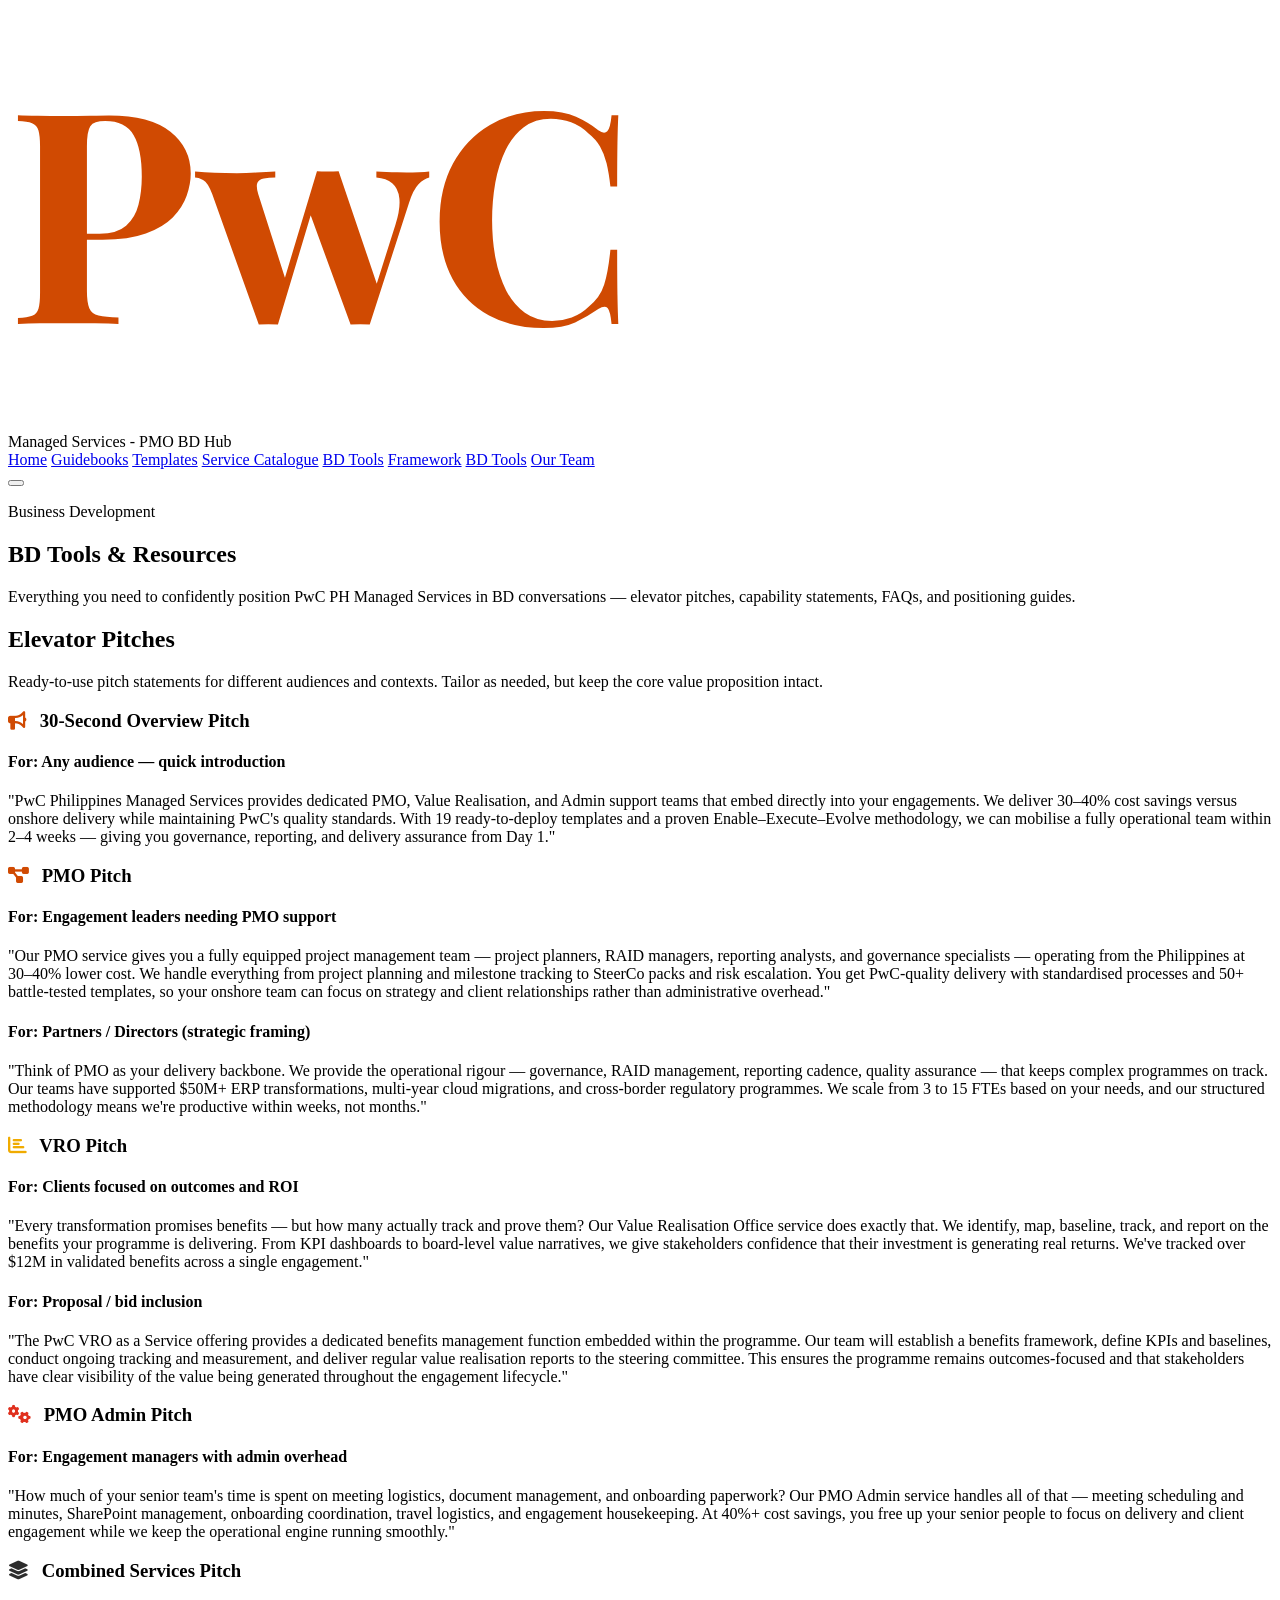
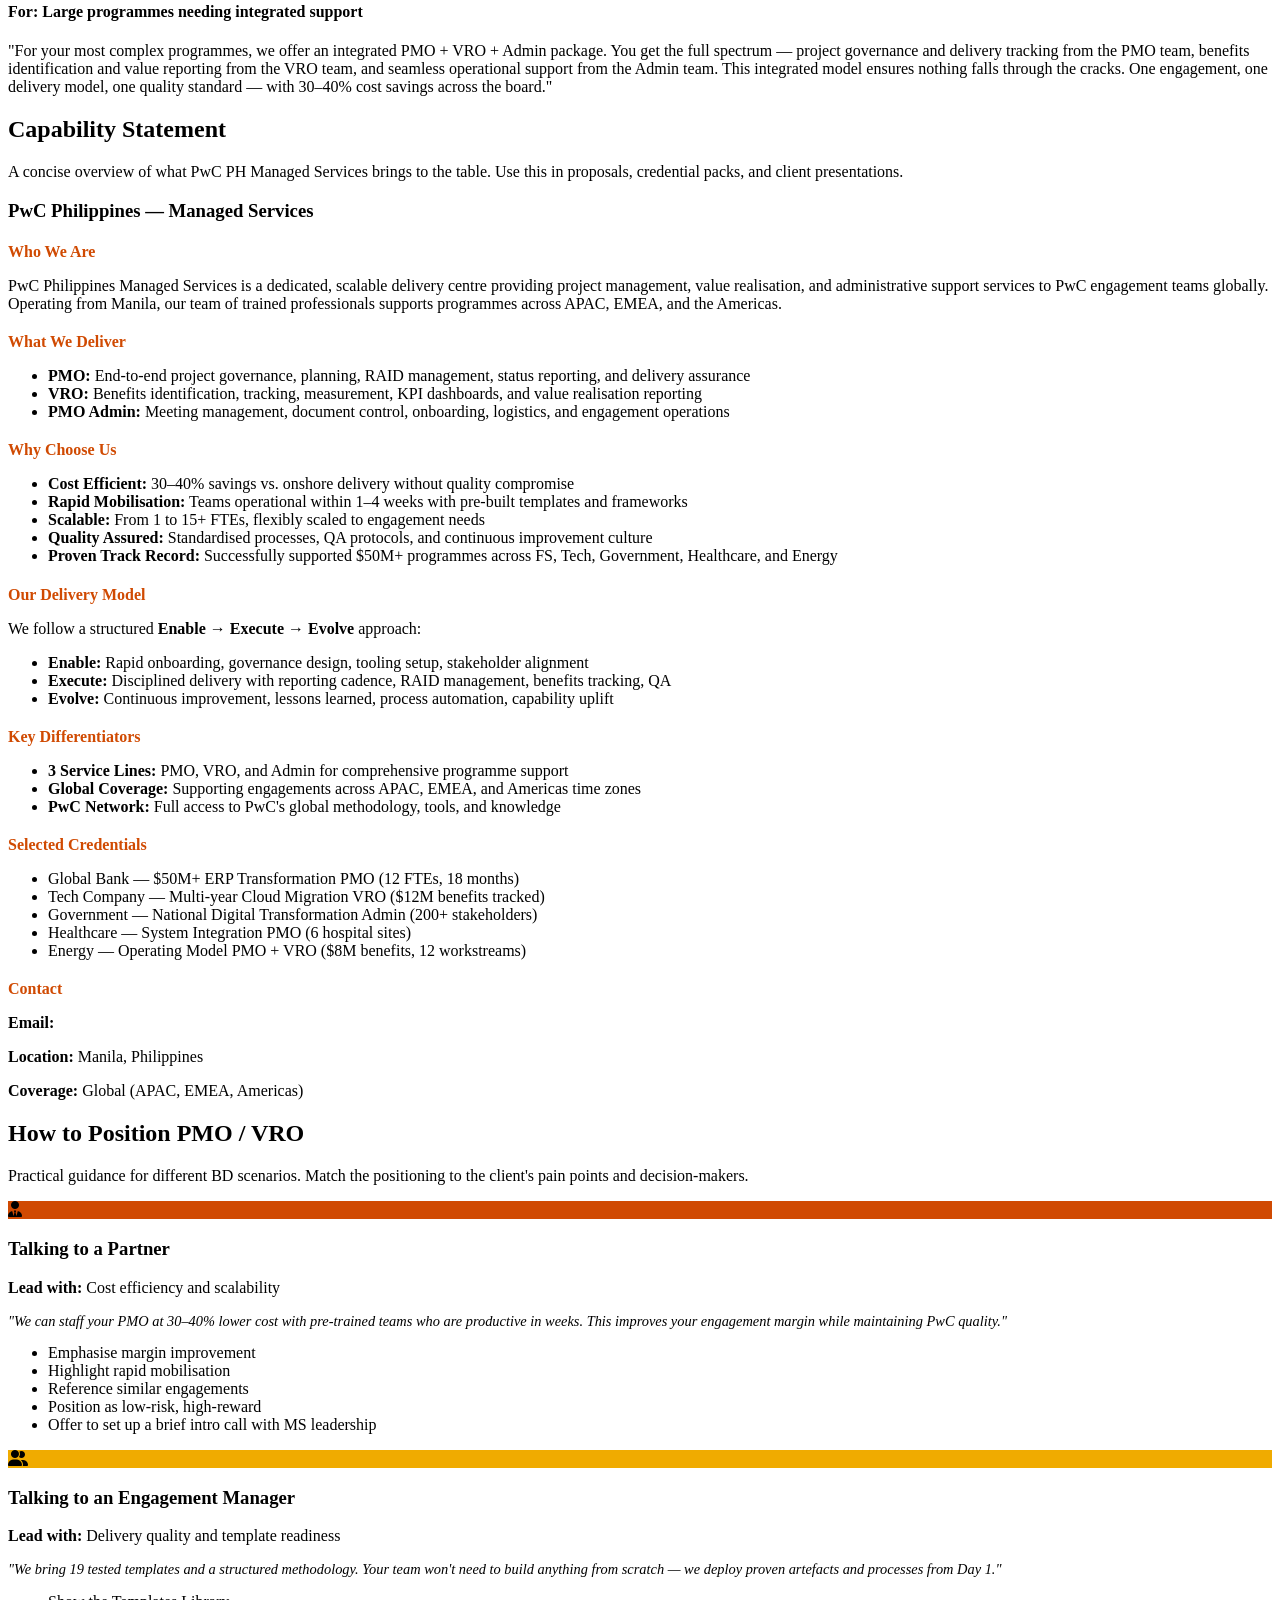
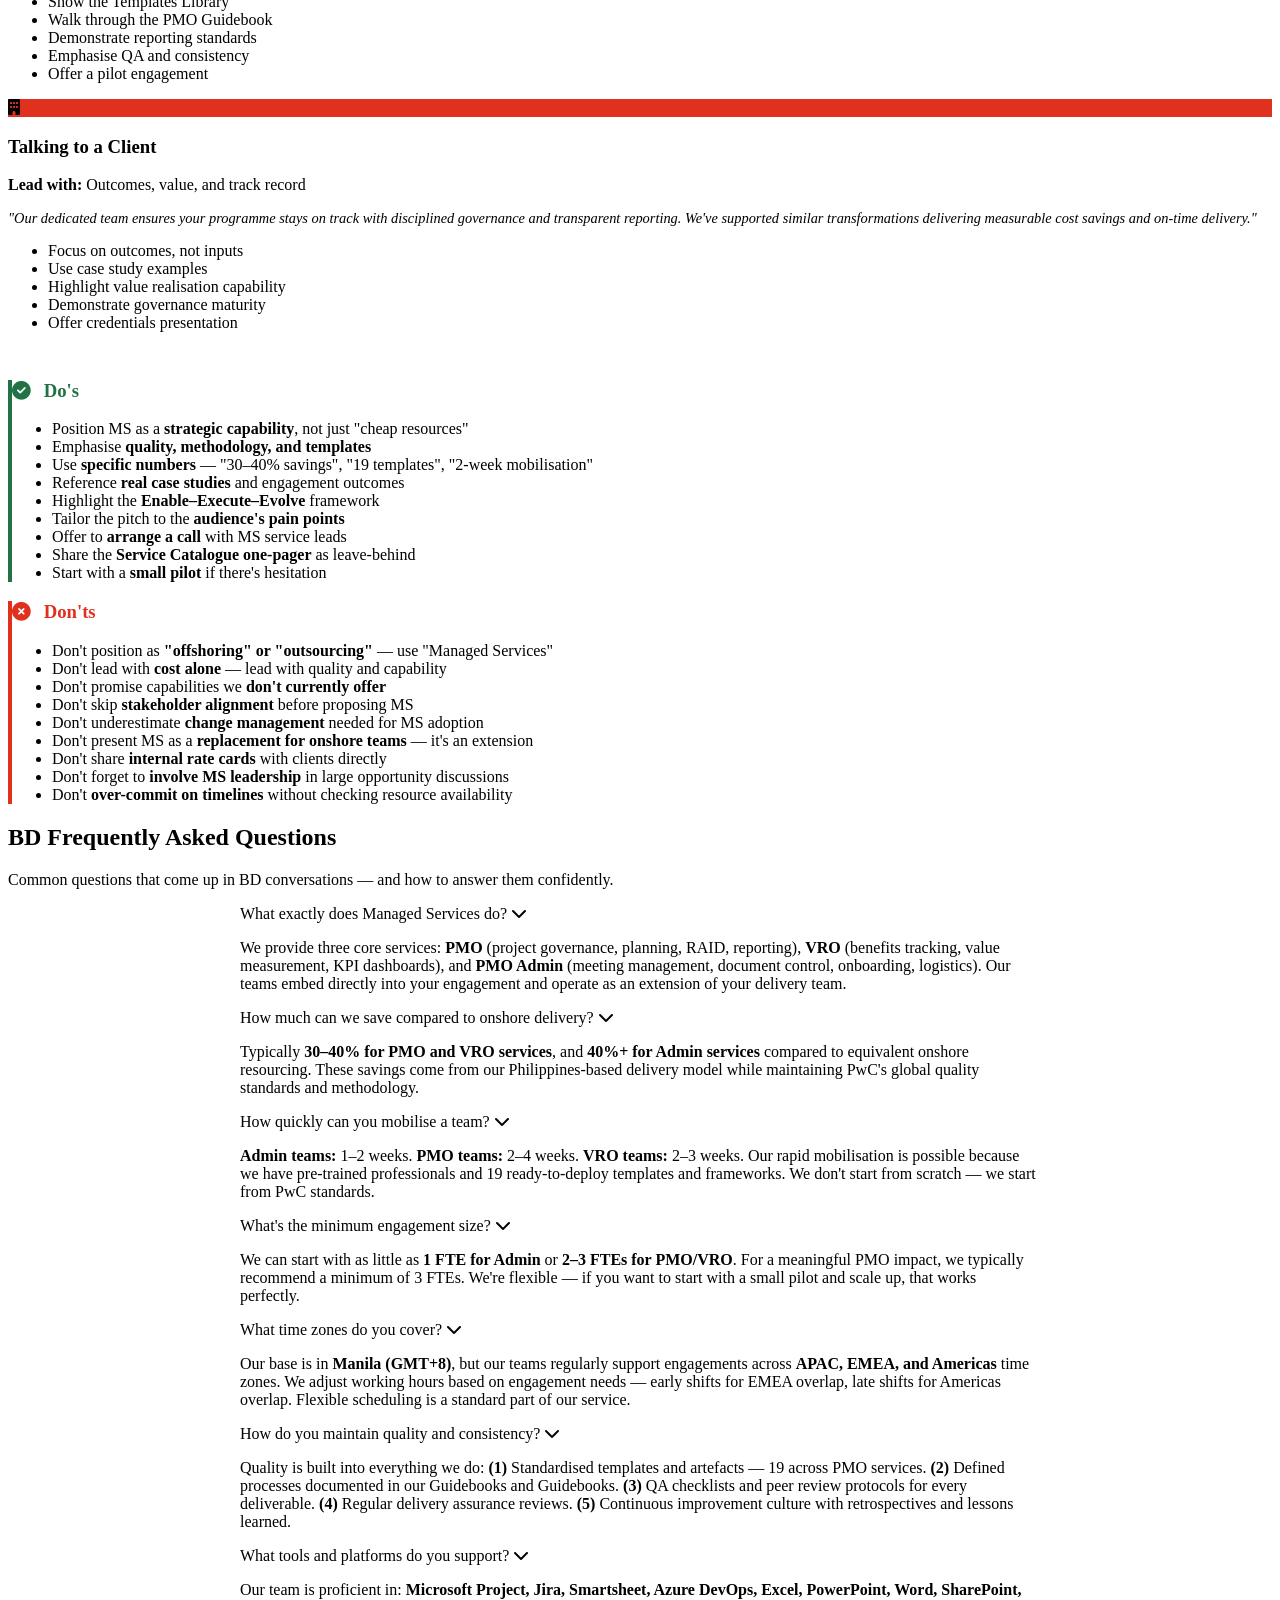
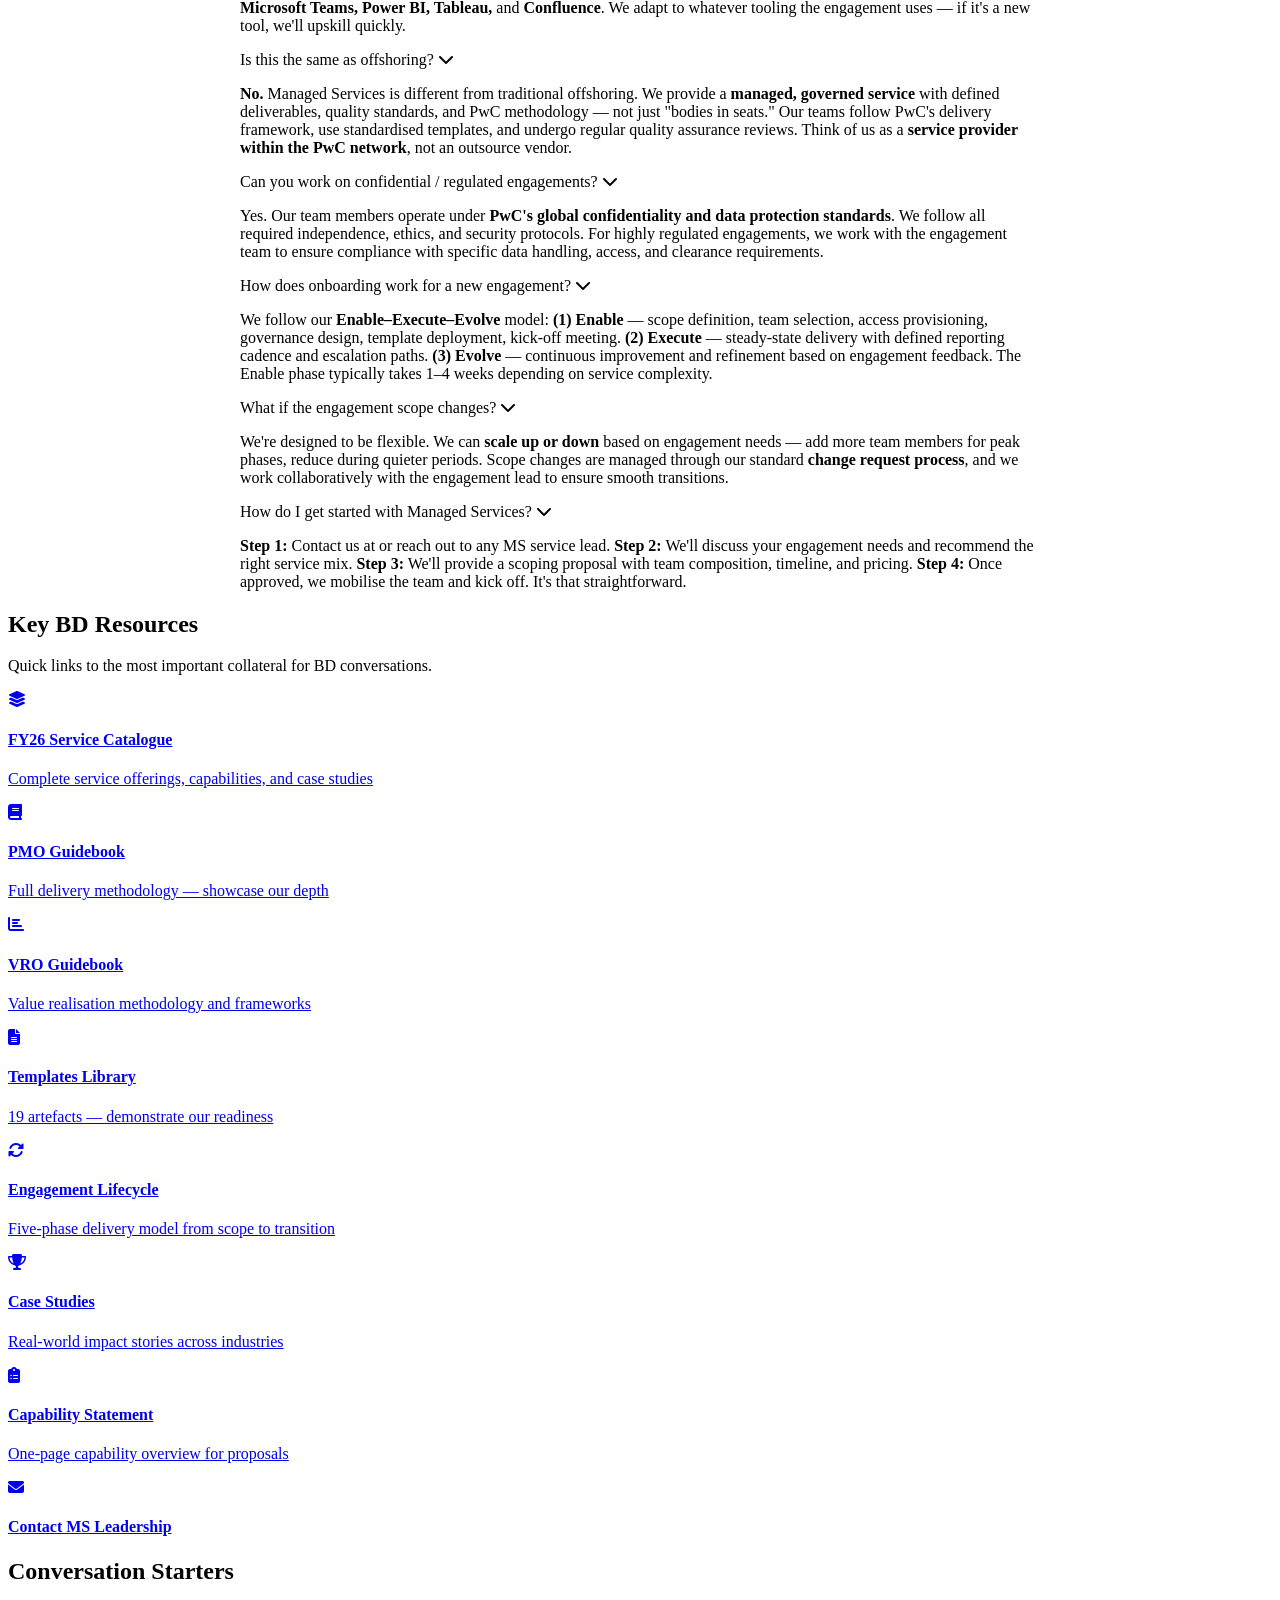
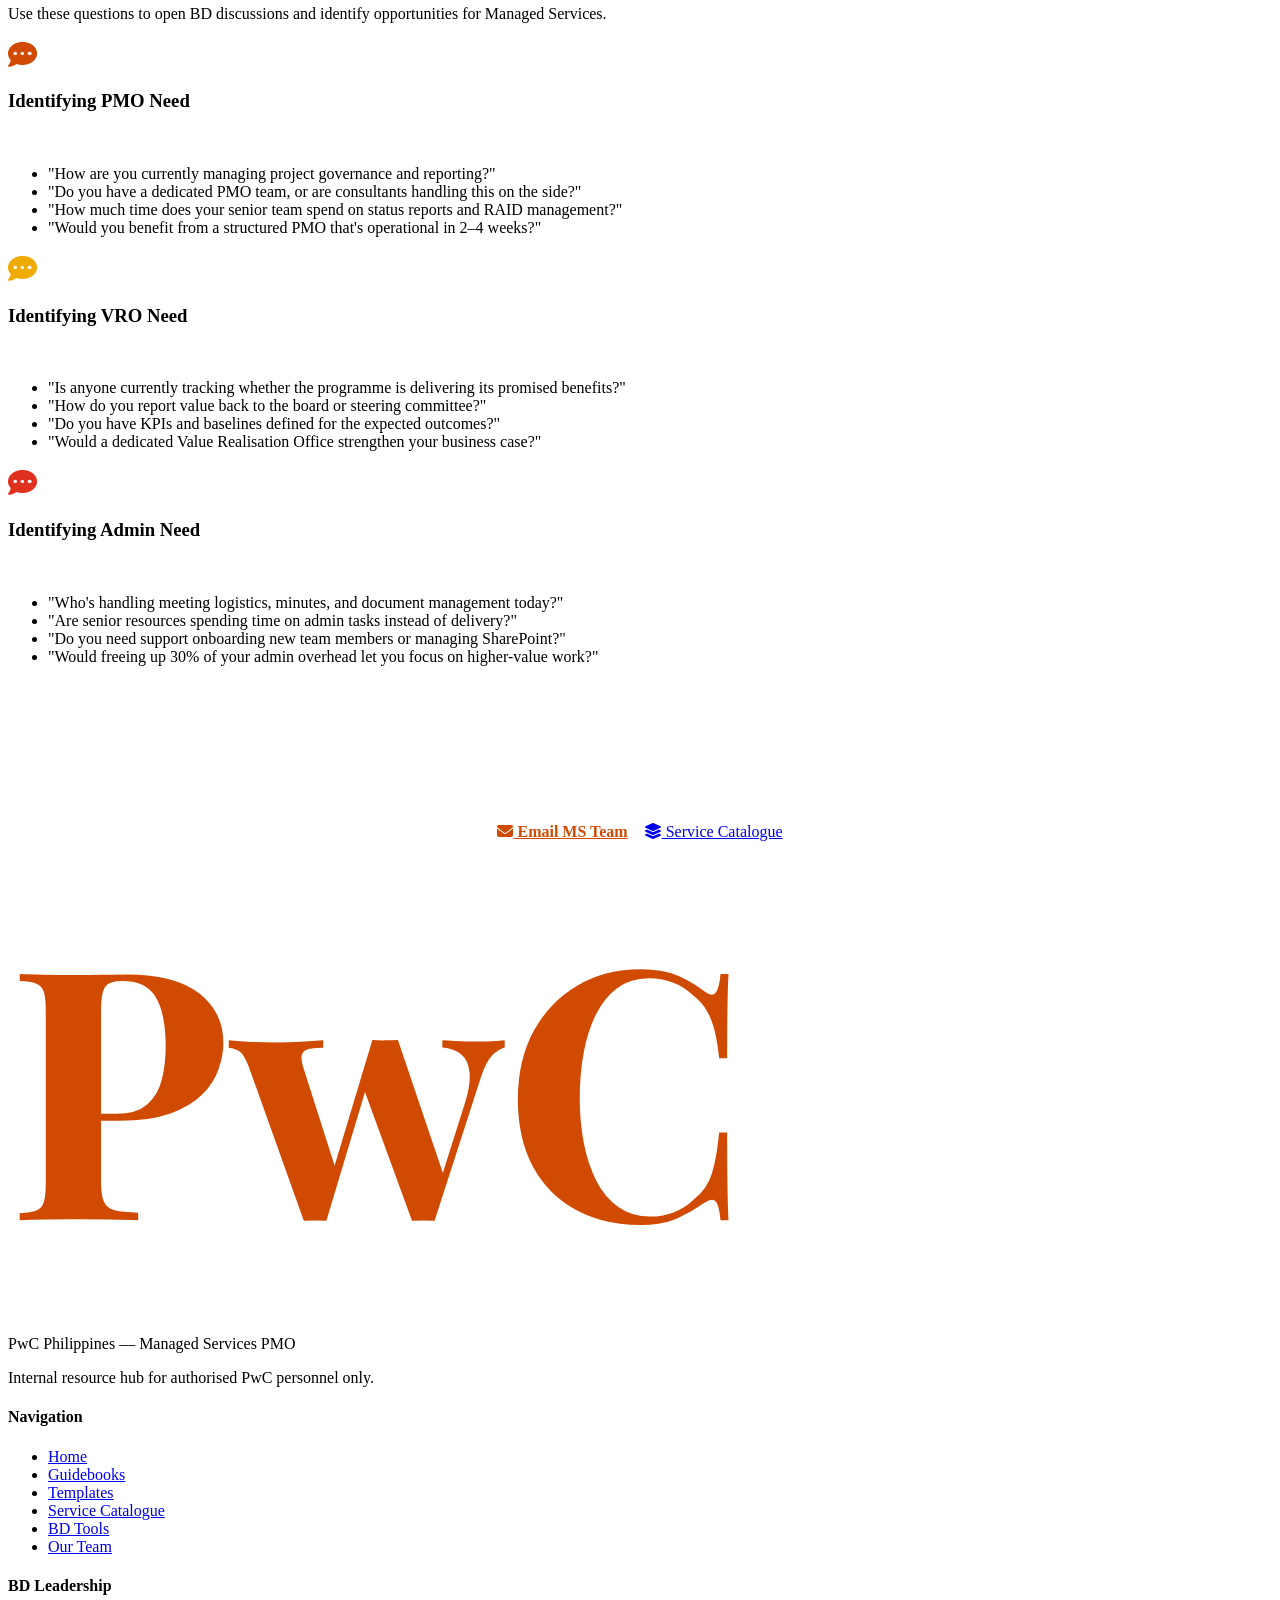
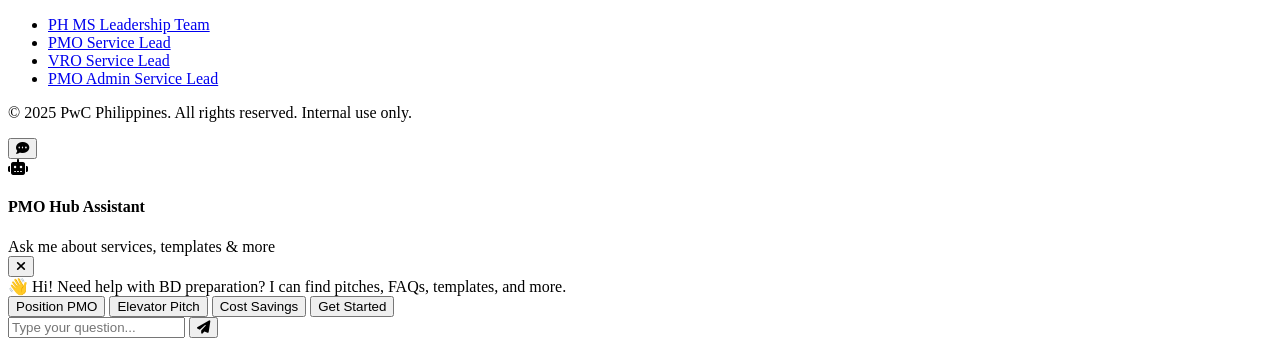
==== bd-tools.html @ c6792b97 "Add files via upload" ====
<!DOCTYPE html>
<html lang="en">
<head>
    <meta charset="UTF-8">
    <meta name="viewport" content="width=device-width, initial-scale=1.0">
    <title>BD Tools — Managed Services - PMO BD Hub</title>
    <link rel="stylesheet" href="css/styles.css">
    <link href="https://fonts.googleapis.com/css2?family=Playfair+Display:wght@400;600;700&family=Inter:wght@300;400;500;600;700&display=swap" rel="stylesheet">
    <link rel="stylesheet" href="https://cdnjs.cloudflare.com/ajax/libs/font-awesome/6.5.0/css/all.min.css">
</head>
<body>

<!-- ===== MOBILE NAV OVERLAY ===== -->
<div class="nav-overlay" id="navOverlay"></div>

<!-- ===== HEADER ===== -->
<header class="site-header" id="siteHeader">
    <div class="header-container">
        <div class="logo-area">
            <div class="pwc-logo">
                <svg viewBox="0 0 120 40" class="logo-svg">
                    <text x="0" y="30" font-family="'Playfair Display', serif" font-size="28" font-weight="700" fill="#D04A02">PwC</text>
                </svg>
            </div>
            <div class="logo-divider"></div>
            <span class="logo-text">Managed Services - PMO BD Hub</span>
        </div>
        <nav class="main-nav" id="mainNav">
            <a href="index.html" class="nav-link">Home</a>
            <a href="guidebooks.html" class="nav-link">Guidebooks</a>
            <a href="templates.html" class="nav-link">Templates</a>
            <a href="service-catalogue.html" class="nav-link">Service Catalogue</a>
            <a href="bd-tools.html" class="nav-link">BD Tools</a>
            <a href="framework.html" class="nav-link">Framework</a>
            <a href="team.html" class="nav-link active">BD Tools</a>
            <a href="team.html" class="nav-link">Our Team</a>
        </nav>
        <button class="mobile-toggle" id="mobileToggle" aria-label="Toggle navigation">
            <span></span><span></span><span></span>
        </button>
    </div>
</header>

<!-- ===== PAGE BANNER ===== -->
<section class="page-banner">
    <p class="hero-eyebrow">Business Development</p>
    <h1>BD Tools &amp; Resources</h1>
    <p>Everything you need to confidently position PwC PH Managed Services in BD conversations — elevator pitches, capability statements, FAQs, and positioning guides.</p>
</section>

<!-- ===== ELEVATOR PITCHES ===== -->
<section class="section" id="pitches">
    <div class="container">
        <div class="section-header fade-in">
            <h2 class="section-title">Elevator Pitches</h2>
            <p class="section-subtitle">Ready-to-use pitch statements for different audiences and contexts. Tailor as needed, but keep the core value proposition intact.</p>
        </div>

        <div class="bd-section fade-in">
            <h3><i class="fas fa-bullhorn" style="color:#D04A02; margin-right:8px;"></i> 30-Second Overview Pitch</h3>
            <div class="pitch-card">
                <h4>For: Any audience — quick introduction</h4>
                <p>"PwC Philippines Managed Services provides dedicated PMO, Value Realisation, and Admin support teams that embed directly into your engagements. We deliver 30–40% cost savings versus onshore delivery while maintaining PwC's quality standards. With 19 ready-to-deploy templates and a proven Enable–Execute–Evolve methodology, we can mobilise a fully operational team within 2–4 weeks — giving you governance, reporting, and delivery assurance from Day 1."</p>
            </div>
        </div>

        <div class="bd-section fade-in">
            <h3><i class="fas fa-project-diagram" style="color:#D04A02; margin-right:8px;"></i> PMO Pitch</h3>
            <div class="pitch-card">
                <h4>For: Engagement leaders needing PMO support</h4>
                <p>"Our PMO service gives you a fully equipped project management team — project planners, RAID managers, reporting analysts, and governance specialists — operating from the Philippines at 30–40% lower cost. We handle everything from project planning and milestone tracking to SteerCo packs and risk escalation. You get PwC-quality delivery with standardised processes and 50+ battle-tested templates, so your onshore team can focus on strategy and client relationships rather than administrative overhead."</p>
            </div>
            <div class="pitch-card" style="margin-top:16px;">
                <h4>For: Partners / Directors (strategic framing)</h4>
                <p>"Think of PMO as your delivery backbone. We provide the operational rigour — governance, RAID management, reporting cadence, quality assurance — that keeps complex programmes on track. Our teams have supported $50M+ ERP transformations, multi-year cloud migrations, and cross-border regulatory programmes. We scale from 3 to 15 FTEs based on your needs, and our structured methodology means we're productive within weeks, not months."</p>
            </div>
        </div>

        <div class="bd-section fade-in">
            <h3><i class="fas fa-chart-bar" style="color:#F0AB00; margin-right:8px;"></i> VRO Pitch</h3>
            <div class="pitch-card">
                <h4>For: Clients focused on outcomes and ROI</h4>
                <p>"Every transformation promises benefits — but how many actually track and prove them? Our Value Realisation Office service does exactly that. We identify, map, baseline, track, and report on the benefits your programme is delivering. From KPI dashboards to board-level value narratives, we give stakeholders confidence that their investment is generating real returns. We've tracked over $12M in validated benefits across a single engagement."</p>
            </div>
            <div class="pitch-card" style="margin-top:16px;">
                <h4>For: Proposal / bid inclusion</h4>
                <p>"The PwC VRO as a Service offering provides a dedicated benefits management function embedded within the programme. Our team will establish a benefits framework, define KPIs and baselines, conduct ongoing tracking and measurement, and deliver regular value realisation reports to the steering committee. This ensures the programme remains outcomes-focused and that stakeholders have clear visibility of the value being generated throughout the engagement lifecycle."</p>
            </div>
        </div>

        <div class="bd-section fade-in">
            <h3><i class="fas fa-cogs" style="color:#E0301E; margin-right:8px;"></i> PMO Admin Pitch</h3>
            <div class="pitch-card">
                <h4>For: Engagement managers with admin overhead</h4>
                <p>"How much of your senior team's time is spent on meeting logistics, document management, and onboarding paperwork? Our PMO Admin service handles all of that — meeting scheduling and minutes, SharePoint management, onboarding coordination, travel logistics, and engagement housekeeping. At 40%+ cost savings, you free up your senior people to focus on delivery and client engagement while we keep the operational engine running smoothly."</p>
            </div>
        </div>

        <div class="bd-section fade-in">
            <h3><i class="fas fa-layer-group" style="color:#2D2D2D; margin-right:8px;"></i> Combined Services Pitch</h3>
            <div class="pitch-card">
                <h4>For: Large programmes needing integrated support</h4>
                <p>"For your most complex programmes, we offer an integrated PMO + VRO + Admin package. You get the full spectrum — project governance and delivery tracking from the PMO team, benefits identification and value reporting from the VRO team, and seamless operational support from the Admin team. This integrated model ensures nothing falls through the cracks. One engagement, one delivery model, one quality standard — with 30–40% cost savings across the board."</p>
            </div>
        </div>
    </div>
</section>

<!-- ===== CAPABILITY STATEMENT ===== -->
<section class="section section-accent" id="capability">
    <div class="container">
        <div class="section-header fade-in">
            <h2 class="section-title">Capability Statement</h2>
            <p class="section-subtitle">A concise overview of what PwC PH Managed Services brings to the table. Use this in proposals, credential packs, and client presentations.</p>
        </div>

        <div class="two-col-grid fade-in">
            <div>
                <div class="service-card" style="height:100%;">
                    <h3 style="margin-bottom:20px;">PwC Philippines — Managed Services</h3>

                    <h4 style="color:#D04A02; margin-bottom:12px; font-family:var(--font-body);">Who We Are</h4>
                    <p>PwC Philippines Managed Services is a dedicated, scalable delivery centre providing project management, value realisation, and administrative support services to PwC engagement teams globally. Operating from Manila, our team of trained professionals supports programmes across APAC, EMEA, and the Americas.</p>

                    <h4 style="color:#D04A02; margin-bottom:12px; margin-top:20px; font-family:var(--font-body);">What We Deliver</h4>
                    <ul class="service-features">
                        <li><strong>PMO:</strong> End-to-end project governance, planning, RAID management, status reporting, and delivery assurance</li>
                        <li><strong>VRO:</strong> Benefits identification, tracking, measurement, KPI dashboards, and value realisation reporting</li>
                        <li><strong>PMO Admin:</strong> Meeting management, document control, onboarding, logistics, and engagement operations</li>
                    </ul>

                    <h4 style="color:#D04A02; margin-bottom:12px; margin-top:20px; font-family:var(--font-body);">Why Choose Us</h4>
                    <ul class="service-features">
                        <li><strong>Cost Efficient:</strong> 30–40% savings vs. onshore delivery without quality compromise</li>
                        <li><strong>Rapid Mobilisation:</strong> Teams operational within 1–4 weeks with pre-built templates and frameworks</li>
                        <li><strong>Scalable:</strong> From 1 to 15+ FTEs, flexibly scaled to engagement needs</li>
                        <li><strong>Quality Assured:</strong> Standardised processes, QA protocols, and continuous improvement culture</li>
                        <li><strong>Proven Track Record:</strong> Successfully supported $50M+ programmes across FS, Tech, Government, Healthcare, and Energy</li>
                    </ul>
                </div>
            </div>
            <div>
                <div class="service-card" style="height:100%;">
                    <h4 style="color:#D04A02; margin-bottom:12px; font-family:var(--font-body);">Our Delivery Model</h4>
                    <p>We follow a structured <strong>Enable → Execute → Evolve</strong> approach:</p>
                    <ul class="service-features">
                        <li><strong>Enable:</strong> Rapid onboarding, governance design, tooling setup, stakeholder alignment</li>
                        <li><strong>Execute:</strong> Disciplined delivery with reporting cadence, RAID management, benefits tracking, QA</li>
                        <li><strong>Evolve:</strong> Continuous improvement, lessons learned, process automation, capability uplift</li>
                    </ul>

                    <h4 style="color:#D04A02; margin-bottom:12px; margin-top:20px; font-family:var(--font-body);">Key Differentiators</h4>
                    <ul class="service-features">
                        
                        <li><strong>3 Service Lines:</strong> PMO, VRO, and Admin for comprehensive programme support</li>
                        <li><strong>Global Coverage:</strong> Supporting engagements across APAC, EMEA, and Americas time zones</li>
                        <li><strong>PwC Network:</strong> Full access to PwC's global methodology, tools, and knowledge</li>
                    </ul>

                    <h4 style="color:#D04A02; margin-bottom:12px; margin-top:20px; font-family:var(--font-body);">Selected Credentials</h4>
                    <ul class="service-features">
                        <li>Global Bank — $50M+ ERP Transformation PMO (12 FTEs, 18 months)</li>
                        <li>Tech Company — Multi-year Cloud Migration VRO ($12M benefits tracked)</li>
                        <li>Government — National Digital Transformation Admin (200+ stakeholders)</li>
                        <li>Healthcare — System Integration PMO (6 hospital sites)</li>
                        <li>Energy — Operating Model PMO + VRO ($8M benefits, 12 workstreams)</li>
                    </ul>

                    <h4 style="color:#D04A02; margin-bottom:12px; margin-top:20px; font-family:var(--font-body);">Contact</h4>
                    <p style="margin-bottom:4px;"><strong>Email:</strong> <a href="mailto:"></a></p>
                    <p style="margin-bottom:4px;"><strong>Location:</strong> Manila, Philippines</p>
                    <p><strong>Coverage:</strong> Global (APAC, EMEA, Americas)</p>
                </div>
            </div>
        </div>
    </div>
</section>

<!-- ===== HOW TO POSITION ===== -->
<section class="section" id="positioning">
    <div class="container">
        <div class="section-header fade-in">
            <h2 class="section-title">How to Position PMO / VRO</h2>
            <p class="section-subtitle">Practical guidance for different BD scenarios. Match the positioning to the client's pain points and decision-makers.</p>
        </div>

        <div class="three-col-grid">
            <div class="service-card fade-in">
                <div class="service-icon" style="background:#D04A02;">
                    <i class="fas fa-user-tie"></i>
                </div>
                <h3>Talking to a Partner</h3>
                <p><strong>Lead with:</strong> Cost efficiency and scalability</p>
                <p style="font-size:0.9rem;"><em>"We can staff your PMO at 30–40% lower cost with pre-trained teams who are productive in weeks. This improves your engagement margin while maintaining PwC quality."</em></p>
                <ul class="service-features" style="margin-top:12px;">
                    <li>Emphasise margin improvement</li>
                    <li>Highlight rapid mobilisation</li>
                    <li>Reference similar engagements</li>
                    <li>Position as low-risk, high-reward</li>
                    <li>Offer to set up a brief intro call with MS leadership</li>
                </ul>
            </div>
            <div class="service-card fade-in">
                <div class="service-icon" style="background:#F0AB00;">
                    <i class="fas fa-user-friends"></i>
                </div>
                <h3>Talking to an Engagement Manager</h3>
                <p><strong>Lead with:</strong> Delivery quality and template readiness</p>
                <p style="font-size:0.9rem;"><em>"We bring 19 tested templates and a structured methodology. Your team won't need to build anything from scratch — we deploy proven artefacts and processes from Day 1."</em></p>
                <ul class="service-features" style="margin-top:12px;">
                    <li>Show the Templates Library</li>
                    <li>Walk through the PMO Guidebook</li>
                    <li>Demonstrate reporting standards</li>
                    <li>Emphasise QA and consistency</li>
                    <li>Offer a pilot engagement</li>
                </ul>
            </div>
            <div class="service-card fade-in">
                <div class="service-icon" style="background:#E0301E;">
                    <i class="fas fa-building"></i>
                </div>
                <h3>Talking to a Client</h3>
                <p><strong>Lead with:</strong> Outcomes, value, and track record</p>
                <p style="font-size:0.9rem;"><em>"Our dedicated team ensures your programme stays on track with disciplined governance and transparent reporting. We've supported similar transformations delivering measurable cost savings and on-time delivery."</em></p>
                <ul class="service-features" style="margin-top:12px;">
                    <li>Focus on outcomes, not inputs</li>
                    <li>Use case study examples</li>
                    <li>Highlight value realisation capability</li>
                    <li>Demonstrate governance maturity</li>
                    <li>Offer credentials presentation</li>
                </ul>
            </div>
        </div>

        <!-- Positioning Do's and Don'ts -->
        <div class="two-col-grid fade-in" style="margin-top:48px;">
            <div class="service-card" style="border-left:4px solid #217346;">
                <h3 style="color:#217346;"><i class="fas fa-check-circle" style="margin-right:8px;"></i> Do's</h3>
                <ul class="service-features">
                    <li>Position MS as a <strong>strategic capability</strong>, not just "cheap resources"</li>
                    <li>Emphasise <strong>quality, methodology, and templates</strong></li>
                    <li>Use <strong>specific numbers</strong> — "30–40% savings", "19 templates", "2-week mobilisation"</li>
                    <li>Reference <strong>real case studies</strong> and engagement outcomes</li>
                    <li>Highlight the <strong>Enable–Execute–Evolve</strong> framework</li>
                    <li>Tailor the pitch to the <strong>audience's pain points</strong></li>
                    <li>Offer to <strong>arrange a call</strong> with MS service leads</li>
                    <li>Share the <strong>Service Catalogue one-pager</strong> as leave-behind</li>
                    <li>Start with a <strong>small pilot</strong> if there's hesitation</li>
                </ul>
            </div>
            <div class="service-card" style="border-left:4px solid #E0301E;">
                <h3 style="color:#E0301E;"><i class="fas fa-times-circle" style="margin-right:8px;"></i> Don'ts</h3>
                <ul class="service-features">
                    <li>Don't position as <strong>"offshoring" or "outsourcing"</strong> — use "Managed Services"</li>
                    <li>Don't lead with <strong>cost alone</strong> — lead with quality and capability</li>
                    <li>Don't promise capabilities we <strong>don't currently offer</strong></li>
                    <li>Don't skip <strong>stakeholder alignment</strong> before proposing MS</li>
                    <li>Don't underestimate <strong>change management</strong> needed for MS adoption</li>
                    <li>Don't present MS as a <strong>replacement for onshore teams</strong> — it's an extension</li>
                    <li>Don't share <strong>internal rate cards</strong> with clients directly</li>
                    <li>Don't forget to <strong>involve MS leadership</strong> in large opportunity discussions</li>
                    <li>Don't <strong>over-commit on timelines</strong> without checking resource availability</li>
                </ul>
            </div>
        </div>
    </div>
</section>

<!-- ===== BD FAQ ===== -->
<section class="section section-accent" id="faq">
    <div class="container">
        <div class="section-header fade-in">
            <h2 class="section-title">BD Frequently Asked Questions</h2>
            <p class="section-subtitle">Common questions that come up in BD conversations — and how to answer them confidently.</p>
        </div>

        <div style="max-width:800px; margin:0 auto;" class="fade-in">

            <div class="faq-item">
                <div class="faq-question">
                    <span>What exactly does Managed Services do?</span>
                    <i class="fas fa-chevron-down"></i>
                </div>
                <div class="faq-answer">
                    <p>We provide three core services: <strong>PMO</strong> (project governance, planning, RAID, reporting), <strong>VRO</strong> (benefits tracking, value measurement, KPI dashboards), and <strong>PMO Admin</strong> (meeting management, document control, onboarding, logistics). Our teams embed directly into your engagement and operate as an extension of your delivery team.</p>
                </div>
            </div>

            <div class="faq-item">
                <div class="faq-question">
                    <span>How much can we save compared to onshore delivery?</span>
                    <i class="fas fa-chevron-down"></i>
                </div>
                <div class="faq-answer">
                    <p>Typically <strong>30–40% for PMO and VRO services</strong>, and <strong>40%+ for Admin services</strong> compared to equivalent onshore resourcing. These savings come from our Philippines-based delivery model while maintaining PwC's global quality standards and methodology.</p>
                </div>
            </div>

            <div class="faq-item">
                <div class="faq-question">
                    <span>How quickly can you mobilise a team?</span>
                    <i class="fas fa-chevron-down"></i>
                </div>
                <div class="faq-answer">
                    <p><strong>Admin teams:</strong> 1–2 weeks. <strong>PMO teams:</strong> 2–4 weeks. <strong>VRO teams:</strong> 2–3 weeks. Our rapid mobilisation is possible because we have pre-trained professionals and 19 ready-to-deploy templates and frameworks. We don't start from scratch — we start from PwC standards.</p>
                </div>
            </div>

            <div class="faq-item">
                <div class="faq-question">
                    <span>What's the minimum engagement size?</span>
                    <i class="fas fa-chevron-down"></i>
                </div>
                <div class="faq-answer">
                    <p>We can start with as little as <strong>1 FTE for Admin</strong> or <strong>2–3 FTEs for PMO/VRO</strong>. For a meaningful PMO impact, we typically recommend a minimum of 3 FTEs. We're flexible — if you want to start with a small pilot and scale up, that works perfectly.</p>
                </div>
            </div>

            <div class="faq-item">
                <div class="faq-question">
                    <span>What time zones do you cover?</span>
                    <i class="fas fa-chevron-down"></i>
                </div>
                <div class="faq-answer">
                    <p>Our base is in <strong>Manila (GMT+8)</strong>, but our teams regularly support engagements across <strong>APAC, EMEA, and Americas</strong> time zones. We adjust working hours based on engagement needs — early shifts for EMEA overlap, late shifts for Americas overlap. Flexible scheduling is a standard part of our service.</p>
                </div>
            </div>

            <div class="faq-item">
                <div class="faq-question">
                    <span>How do you maintain quality and consistency?</span>
                    <i class="fas fa-chevron-down"></i>
                </div>
                <div class="faq-answer">
                    <p>Quality is built into everything we do: <strong>(1)</strong> Standardised templates and artefacts — 19 across PMO services. <strong>(2)</strong> Defined processes documented in our Guidebooks and Guidebooks. <strong>(3)</strong> QA checklists and peer review protocols for every deliverable. <strong>(4)</strong> Regular delivery assurance reviews. <strong>(5)</strong> Continuous improvement culture with retrospectives and lessons learned.</p>
                </div>
            </div>

            <div class="faq-item">
                <div class="faq-question">
                    <span>What tools and platforms do you support?</span>
                    <i class="fas fa-chevron-down"></i>
                </div>
                <div class="faq-answer">
                    <p>Our team is proficient in: <strong>Microsoft Project, Jira, Smartsheet, Azure DevOps, Excel, PowerPoint, Word, SharePoint, Microsoft Teams, Power BI, Tableau,</strong> and <strong>Confluence</strong>. We adapt to whatever tooling the engagement uses — if it's a new tool, we'll upskill quickly.</p>
                </div>
            </div>

            <div class="faq-item">
                <div class="faq-question">
                    <span>Is this the same as offshoring?</span>
                    <i class="fas fa-chevron-down"></i>
                </div>
                <div class="faq-answer">
                    <p><strong>No.</strong> Managed Services is different from traditional offshoring. We provide a <strong>managed, governed service</strong> with defined deliverables, quality standards, and PwC methodology — not just "bodies in seats." Our teams follow PwC's delivery framework, use standardised templates, and undergo regular quality assurance reviews. Think of us as a <strong>service provider within the PwC network</strong>, not an outsource vendor.</p>
                </div>
            </div>

            <div class="faq-item">
                <div class="faq-question">
                    <span>Can you work on confidential / regulated engagements?</span>
                    <i class="fas fa-chevron-down"></i>
                </div>
                <div class="faq-answer">
                    <p>Yes. Our team members operate under <strong>PwC's global confidentiality and data protection standards</strong>. We follow all required independence, ethics, and security protocols. For highly regulated engagements, we work with the engagement team to ensure compliance with specific data handling, access, and clearance requirements.</p>
                </div>
            </div>

            <div class="faq-item">
                <div class="faq-question">
                    <span>How does onboarding work for a new engagement?</span>
                    <i class="fas fa-chevron-down"></i>
                </div>
                <div class="faq-answer">
                    <p>We follow our <strong>Enable–Execute–Evolve</strong> model: <strong>(1) Enable</strong> — scope definition, team selection, access provisioning, governance design, template deployment, kick-off meeting. <strong>(2) Execute</strong> — steady-state delivery with defined reporting cadence and escalation paths. <strong>(3) Evolve</strong> — continuous improvement and refinement based on engagement feedback. The Enable phase typically takes 1–4 weeks depending on service complexity.</p>
                </div>
            </div>

            <div class="faq-item">
                <div class="faq-question">
                    <span>What if the engagement scope changes?</span>
                    <i class="fas fa-chevron-down"></i>
                </div>
                <div class="faq-answer">
                    <p>We're designed to be flexible. We can <strong>scale up or down</strong> based on engagement needs — add more team members for peak phases, reduce during quieter periods. Scope changes are managed through our standard <strong>change request process</strong>, and we work collaboratively with the engagement lead to ensure smooth transitions.</p>
                </div>
            </div>

            <div class="faq-item">
                <div class="faq-question">
                    <span>How do I get started with Managed Services?</span>
                    <i class="fas fa-chevron-down"></i>
                </div>
                <div class="faq-answer">
                    <p><strong>Step 1:</strong> Contact us at <a href="mailto:"></a> or reach out to any MS service lead. <strong>Step 2:</strong> We'll discuss your engagement needs and recommend the right service mix. <strong>Step 3:</strong> We'll provide a scoping proposal with team composition, timeline, and pricing. <strong>Step 4:</strong> Once approved, we mobilise the team and kick off. It's that straightforward.</p>
                </div>
            </div>
        </div>
    </div>
</section>

<!-- ===== KEY BD RESOURCES ===== -->
<section class="section" id="resources">
    <div class="container">
        <div class="section-header fade-in">
            <h2 class="section-title">Key BD Resources</h2>
            <p class="section-subtitle">Quick links to the most important collateral for BD conversations.</p>
        </div>

        <div class="bd-links-grid fade-in">
            <a href="service-catalogue.html" class="bd-link-card">
                <i class="fas fa-layer-group"></i>
                <div class="bd-link-text">
                    <h4>FY26 Service Catalogue</h4>
                    <p>Complete service offerings, capabilities, and case studies</p>
                </div>
            </a>
            <a href="guidebooks.html" class="bd-link-card">
                <i class="fas fa-book"></i>
                <div class="bd-link-text">
                    <h4>PMO Guidebook</h4>
                    <p>Full delivery methodology — showcase our depth</p>
                </div>
            </a>
            <a href="guidebooks.html" class="bd-link-card">
                <i class="fas fa-chart-bar"></i>
                <div class="bd-link-text">
                    <h4>VRO Guidebook</h4>
                    <p>Value realisation methodology and frameworks</p>
                </div>
            </a>
            <a href="templates.html" class="bd-link-card">
                <i class="fas fa-file-alt"></i>
                <div class="bd-link-text">
                    <h4>Templates Library</h4>
                    <p>19 artefacts — demonstrate our readiness</p>
                </div>
            </a>
            <a href="service-catalogue.html#lifecycle" class="bd-link-card">
                <i class="fas fa-sync-alt"></i>
                <div class="bd-link-text">
                    <h4>Engagement Lifecycle</h4>
                    <p>Five-phase delivery model from scope to transition</p>
                </div>
            </a>
            <a href="service-catalogue.html#caseStudies" class="bd-link-card">
                <i class="fas fa-trophy"></i>
                <div class="bd-link-text">
                    <h4>Case Studies</h4>
                    <p>Real-world impact stories across industries</p>
                </div>
            </a>
            <a href="#capability" class="bd-link-card">
                <i class="fas fa-clipboard-list"></i>
                <div class="bd-link-text">
                    <h4>Capability Statement</h4>
                    <p>One-page capability overview for proposals</p>
                </div>
            </a>
            <a href="mailto:" class="bd-link-card">
                <i class="fas fa-envelope"></i>
                <div class="bd-link-text">
                    <h4>Contact MS Leadership</h4>
                    <p></p>
                </div>
            </a>
        </div>
    </div>
</section>

<!-- ===== BD CONVERSATION STARTERS ===== -->
<section class="section section-dark">
    <div class="container">
        <div class="section-header fade-in">
            <h2 class="section-title light">Conversation Starters</h2>
            <p class="section-subtitle light">Use these questions to open BD discussions and identify opportunities for Managed Services.</p>
        </div>

        <div class="three-col-grid">
            <div class="timeline-card fade-in">
                <div class="timeline-number" style="font-size:1.8rem;"><i class="fas fa-comment-dots" style="color:#D04A02;"></i></div>
                <h3>Identifying PMO Need</h3>
                <p style="color:rgba(255,255,255,0.7);">Ask the engagement team or client:</p>
                <ul>
                    <li>"How are you currently managing project governance and reporting?"</li>
                    <li>"Do you have a dedicated PMO team, or are consultants handling this on the side?"</li>
                    <li>"How much time does your senior team spend on status reports and RAID management?"</li>
                    <li>"Would you benefit from a structured PMO that's operational in 2–4 weeks?"</li>
                </ul>
            </div>
            <div class="timeline-card fade-in">
                <div class="timeline-number" style="font-size:1.8rem;"><i class="fas fa-comment-dots" style="color:#F0AB00;"></i></div>
                <h3>Identifying VRO Need</h3>
                <p style="color:rgba(255,255,255,0.7);">Ask the engagement team or client:</p>
                <ul>
                    <li>"Is anyone currently tracking whether the programme is delivering its promised benefits?"</li>
                    <li>"How do you report value back to the board or steering committee?"</li>
                    <li>"Do you have KPIs and baselines defined for the expected outcomes?"</li>
                    <li>"Would a dedicated Value Realisation Office strengthen your business case?"</li>
                </ul>
            </div>
            <div class="timeline-card fade-in">
                <div class="timeline-number" style="font-size:1.8rem;"><i class="fas fa-comment-dots" style="color:#E0301E;"></i></div>
                <h3>Identifying Admin Need</h3>
                <p style="color:rgba(255,255,255,0.7);">Ask the engagement team or client:</p>
                <ul>
                    <li>"Who's handling meeting logistics, minutes, and document management today?"</li>
                    <li>"Are senior resources spending time on admin tasks instead of delivery?"</li>
                    <li>"Do you need support onboarding new team members or managing SharePoint?"</li>
                    <li>"Would freeing up 30% of your admin overhead let you focus on higher-value work?"</li>
                </ul>
            </div>
        </div>
    </div>
</section>

<!-- ===== CTA ===== -->
<section class="section section-orange">
    <div class="container" style="text-align:center;">
        <div class="fade-in">
            <h2 style="color:#fff; font-size:clamp(1.6rem,4vw,2.2rem); margin-bottom:16px;">Ready to Start a BD Conversation?</h2>
            <p style="color:rgba(255,255,255,0.85); max-width:600px; margin:0 auto 32px; font-size:1.05rem;">Reach out to the MS leadership team to discuss an opportunity, or explore our Service Catalogue for the full picture.</p>
            <div style="display:flex; gap:16px; justify-content:center; flex-wrap:wrap;">
                <a href="mailto:" class="btn" style="background:#fff; color:#D04A02; border-color:#fff; font-weight:700;"><i class="fas fa-envelope"></i> Email MS Team</a>
                <a href="service-catalogue.html" class="btn btn-outline"><i class="fas fa-layer-group"></i> Service Catalogue</a>
            </div>
        </div>
    </div>
</section>

<!-- ===== FOOTER ===== -->
<footer class="site-footer">
    <div class="container">
        <div class="footer-grid">
            <div class="footer-col">
                <div class="footer-logo">
                    <svg viewBox="0 0 80 30" class="logo-svg-sm">
                        <text x="0" y="24" font-family="'Playfair Display', serif" font-size="22" font-weight="700" fill="#D04A02">PwC</text>
                    </svg>
                </div>
                <p>PwC Philippines &mdash; Managed Services PMO</p>
                <p class="footer-disclaimer">Internal resource hub for authorised PwC personnel only.</p>
            </div>
            <div class="footer-col">
                <h4>Navigation</h4>
                <ul>
                    <li><a href="index.html">Home</a></li>
                    <li><a href="guidebooks.html">Guidebooks</a></li>
                    <li><a href="templates.html">Templates</a></li>
                    <li><a href="service-catalogue.html">Service Catalogue</a></li>
                    <li><a href="bd-tools.html">BD Tools</a></li>
                    <li><a href="team.html">Our Team</a></li>
                </ul>
            </div>
            <div class="footer-col">
                <h4>BD Leadership</h4>
                <ul>
                    
                    <li><a href="#">PH MS Leadership Team</a></li>
                    <li><a href="#">PMO Service Lead</a></li>
                    <li><a href="#">VRO Service Lead</a></li>
                    <li><a href="#">PMO Admin Service Lead</a></li>
                </ul>
            </div>
        </div>
        <div class="footer-bottom">
            <p>&copy; 2025 PwC Philippines. All rights reserved. Internal use only.</p>
        </div>
    </div>
</footer>

<!-- ===== CHATBOT ===== -->
<button class="chatbot-fab" id="chatbotFab" aria-label="Open assistant">
    <i class="fas fa-comment-dots"></i>
</button>
<div class="chatbot-window" id="chatbotWindow">
    <div class="chatbot-header">
        <div class="chatbot-header-left">
            <div class="chatbot-avatar"><i class="fas fa-robot"></i></div>
            <div class="chatbot-header-info">
                <h4>PMO Hub Assistant</h4>
                <span>Ask me about services, templates &amp; more</span>
            </div>
        </div>
        <button class="chatbot-close" id="chatbotClose"><i class="fas fa-times"></i></button>
    </div>
    <div class="chatbot-messages" id="chatbotMessages">
        <div class="chat-msg bot">👋 Hi! Need help with BD preparation? I can find pitches, FAQs, templates, and more.</div>
    </div>
    <div class="chatbot-suggestions" id="chatbotSuggestions">
        <button class="suggestion-chip" data-query="How do I position PMO?">Position PMO</button>
        <button class="suggestion-chip" data-query="What is our elevator pitch?">Elevator Pitch</button>
        <button class="suggestion-chip" data-query="What cost savings do we deliver?">Cost Savings</button>
        <button class="suggestion-chip" data-query="How do I get started with Managed Services?">Get Started</button>
    </div>
    <div class="chatbot-input-area">
        <input type="text" id="chatbotInput" placeholder="Type your question..." autocomplete="off">
        <button class="chatbot-send" id="chatbotSend"><i class="fas fa-paper-plane"></i></button>
    </div>
</div>

<!-- ===== SCRIPTS ===== -->
<script src="js/main.js"></script>
<script src="js/chatbot.js"></script>

</body>
</html>
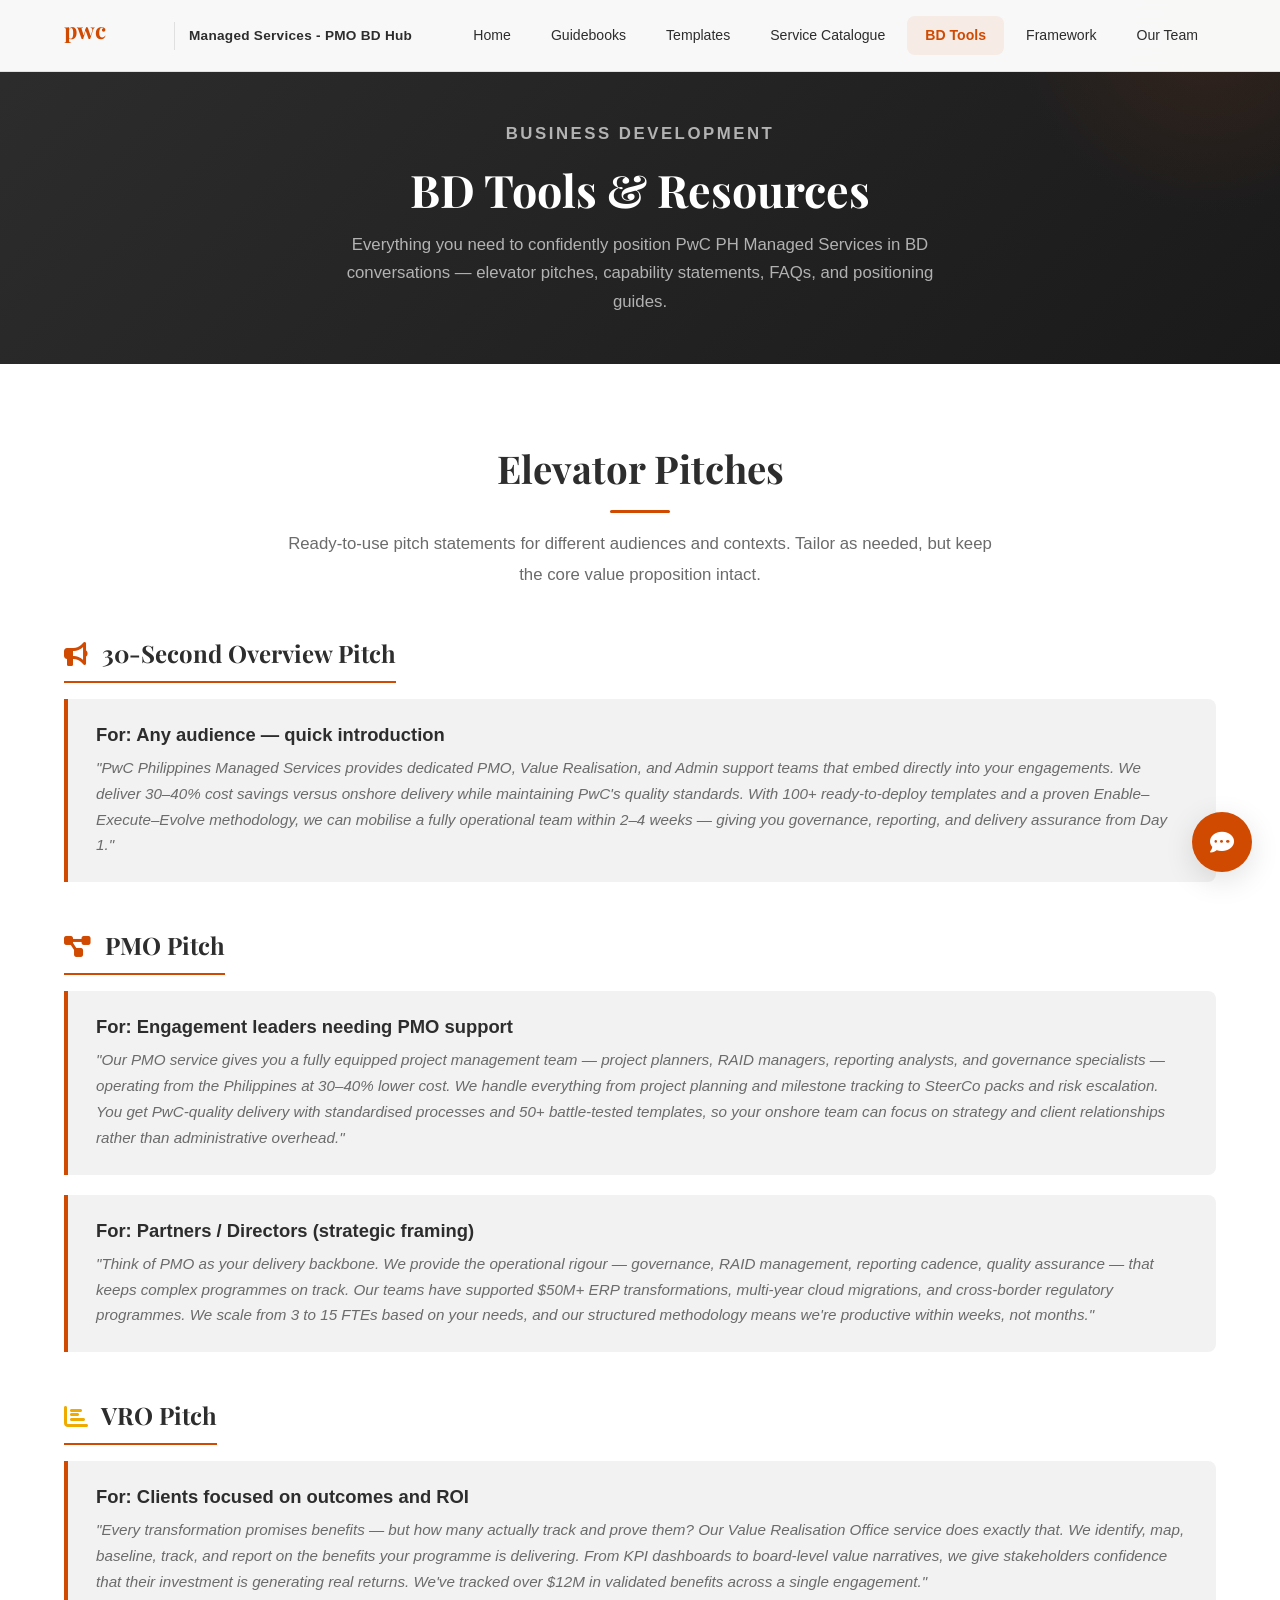
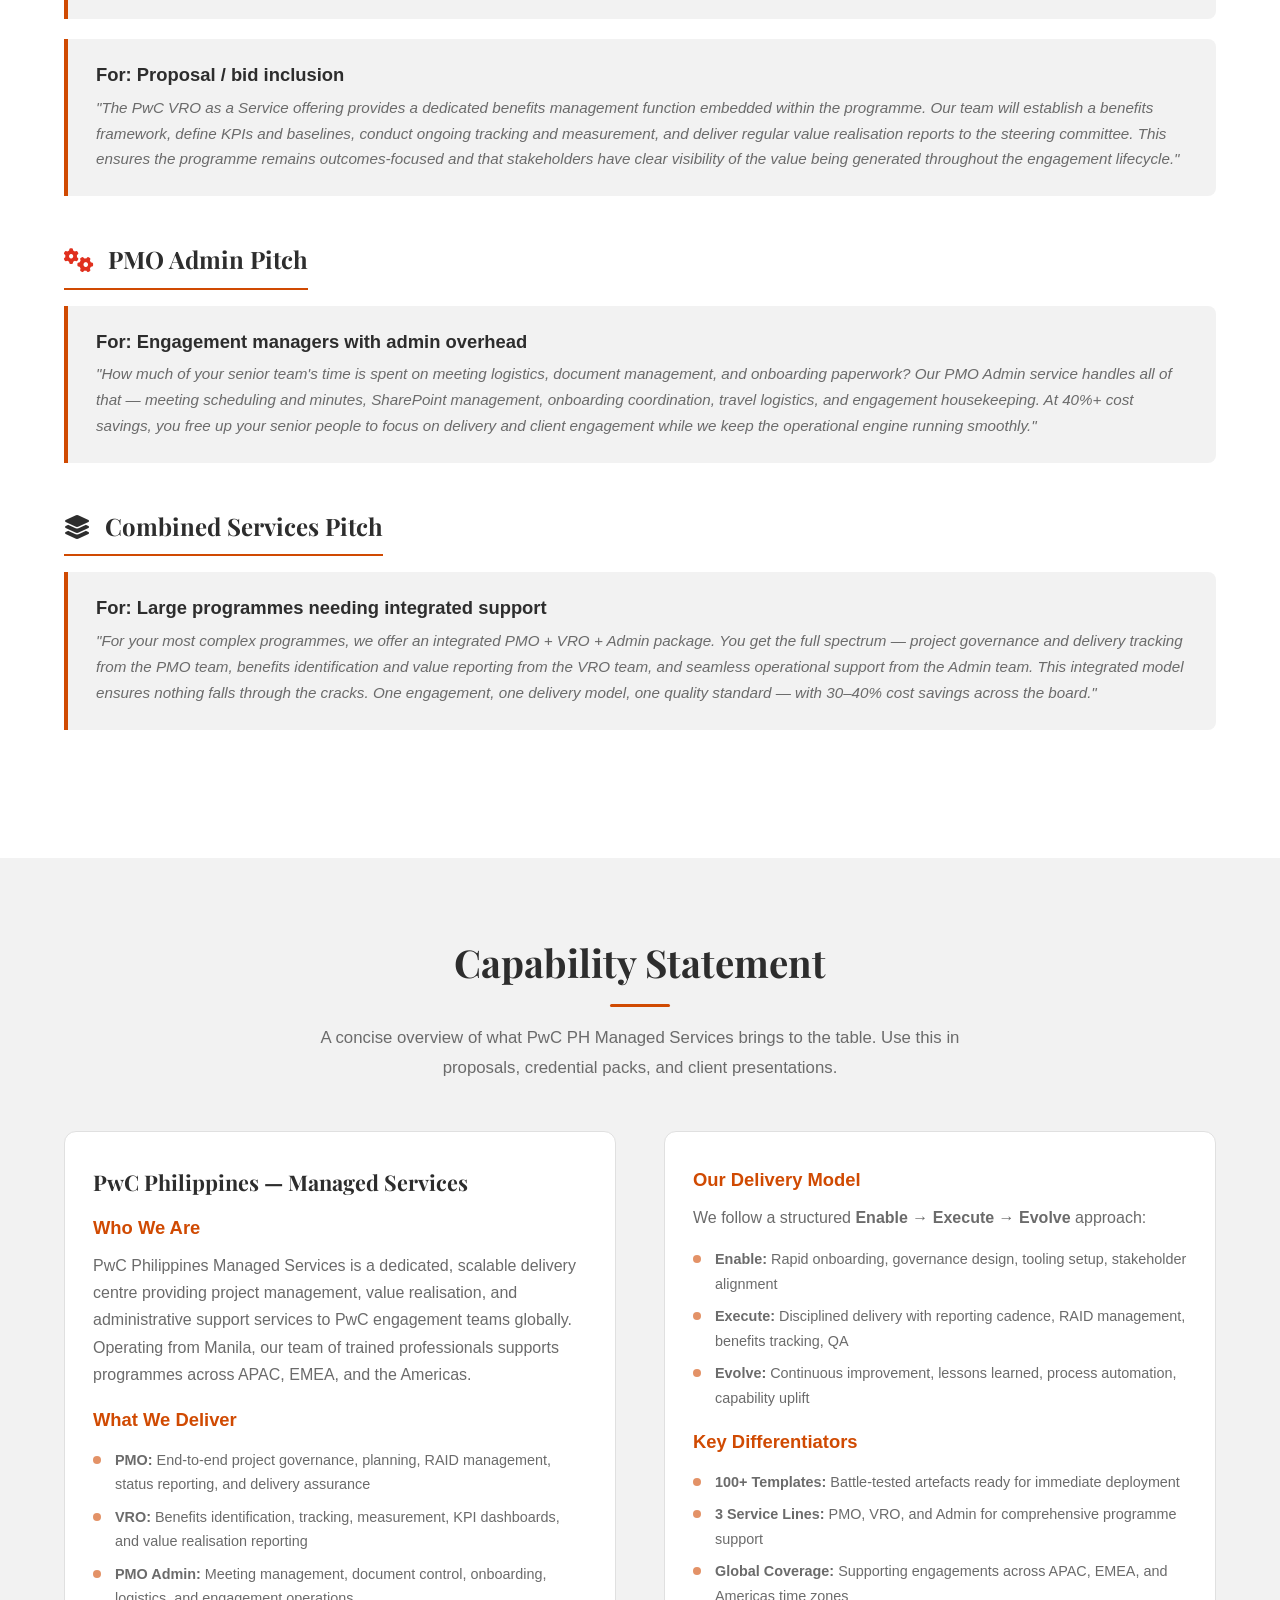
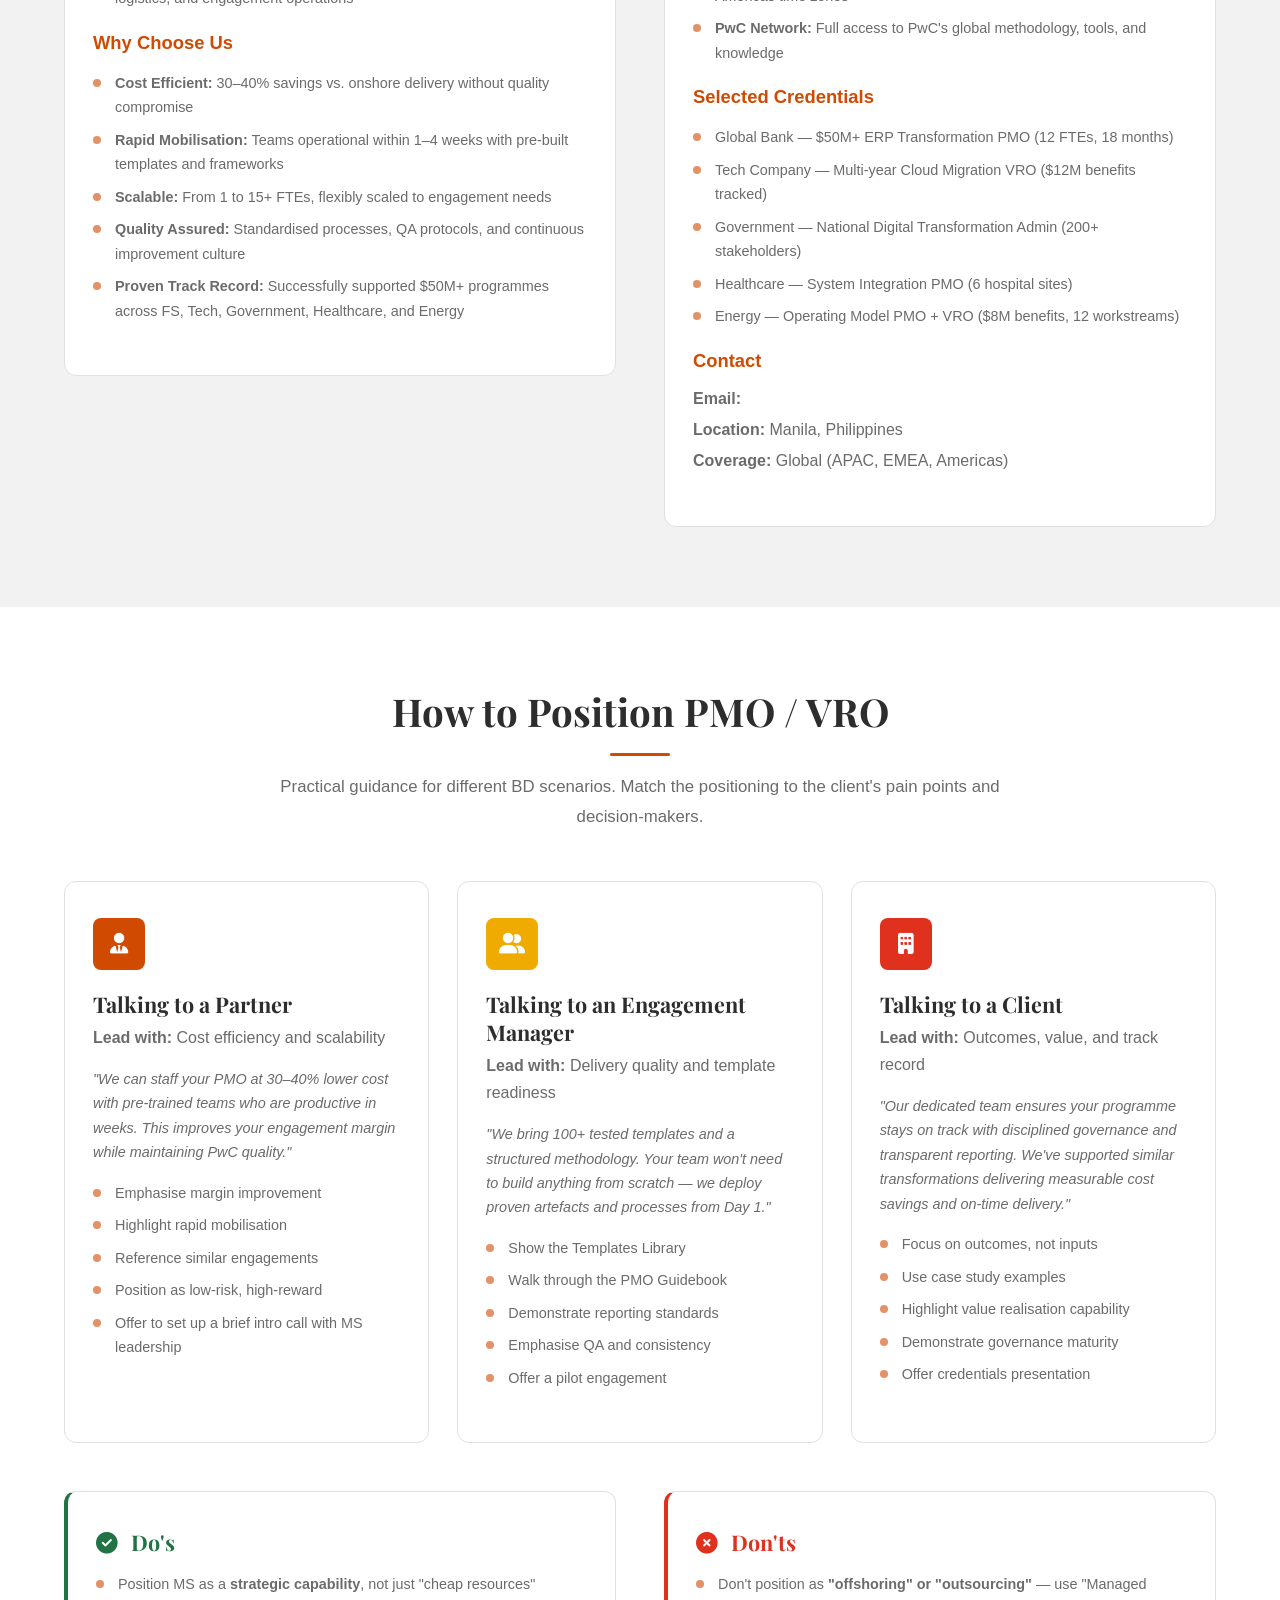
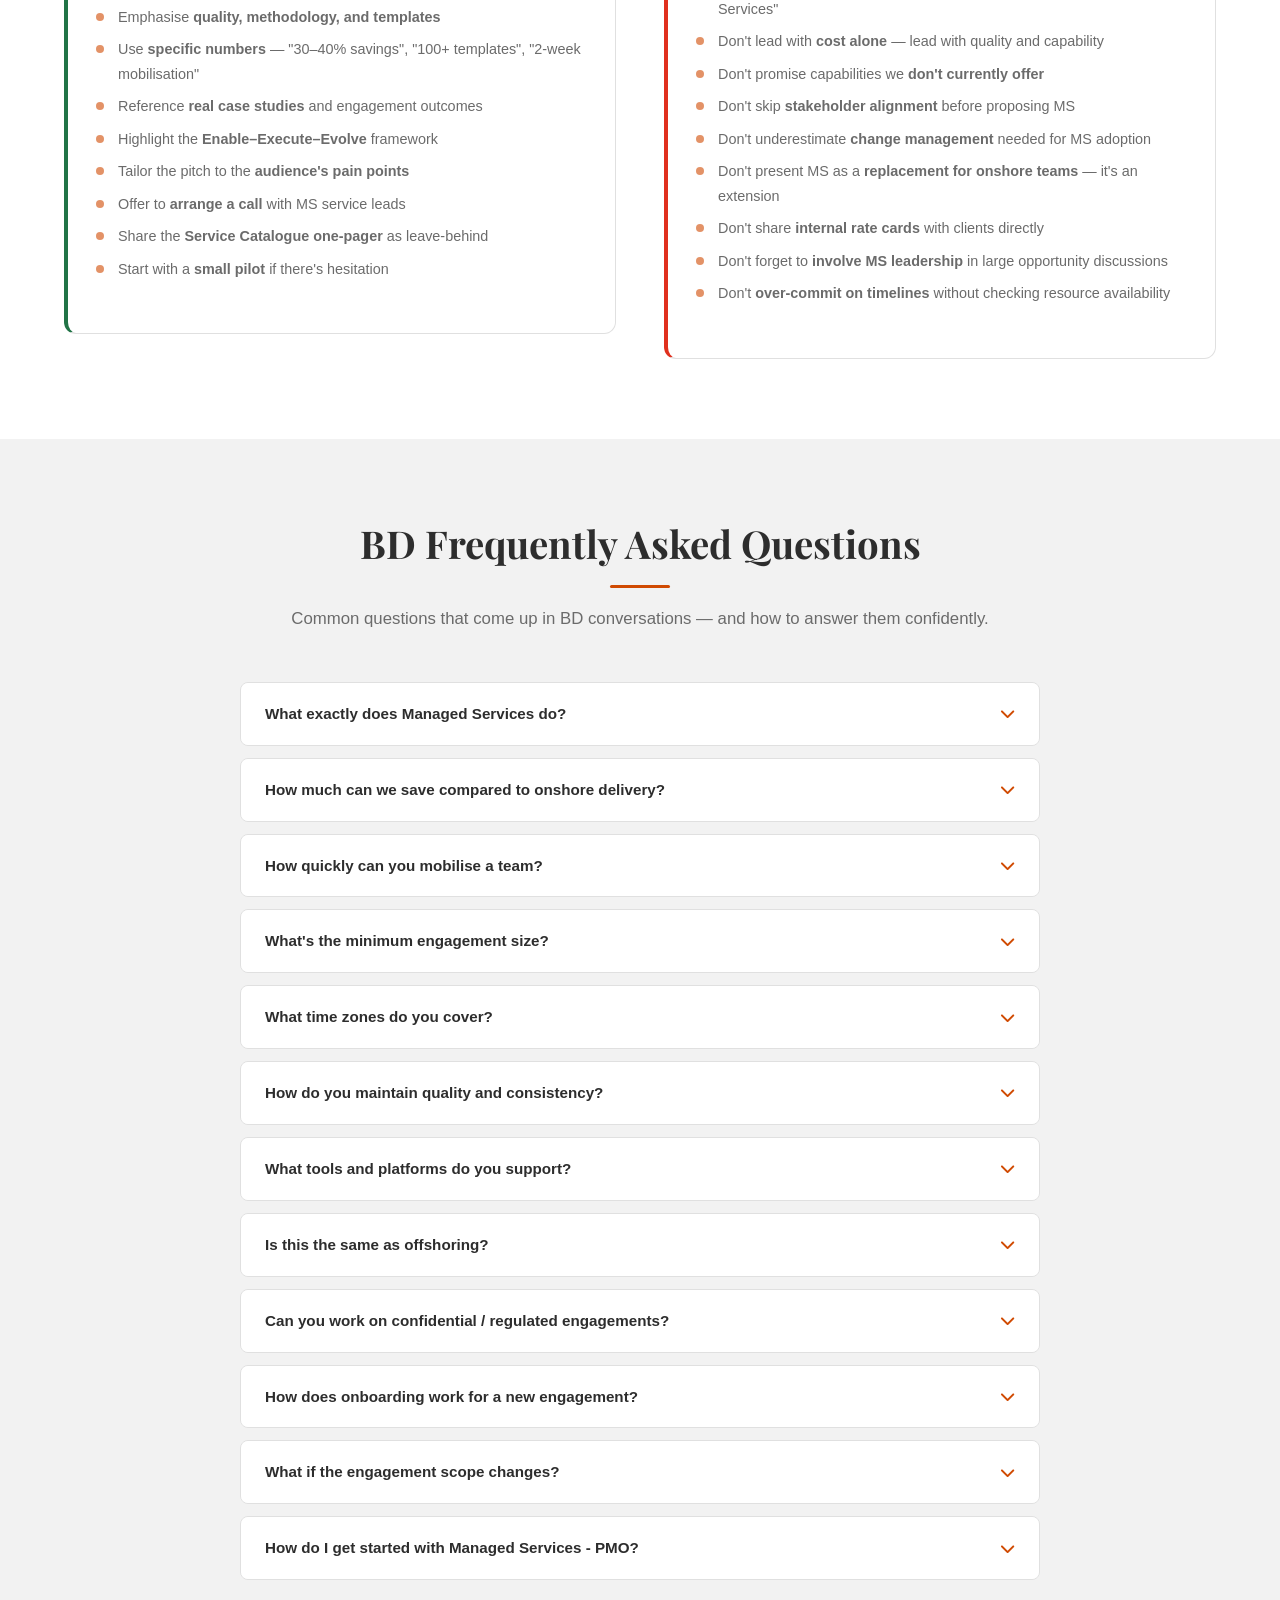
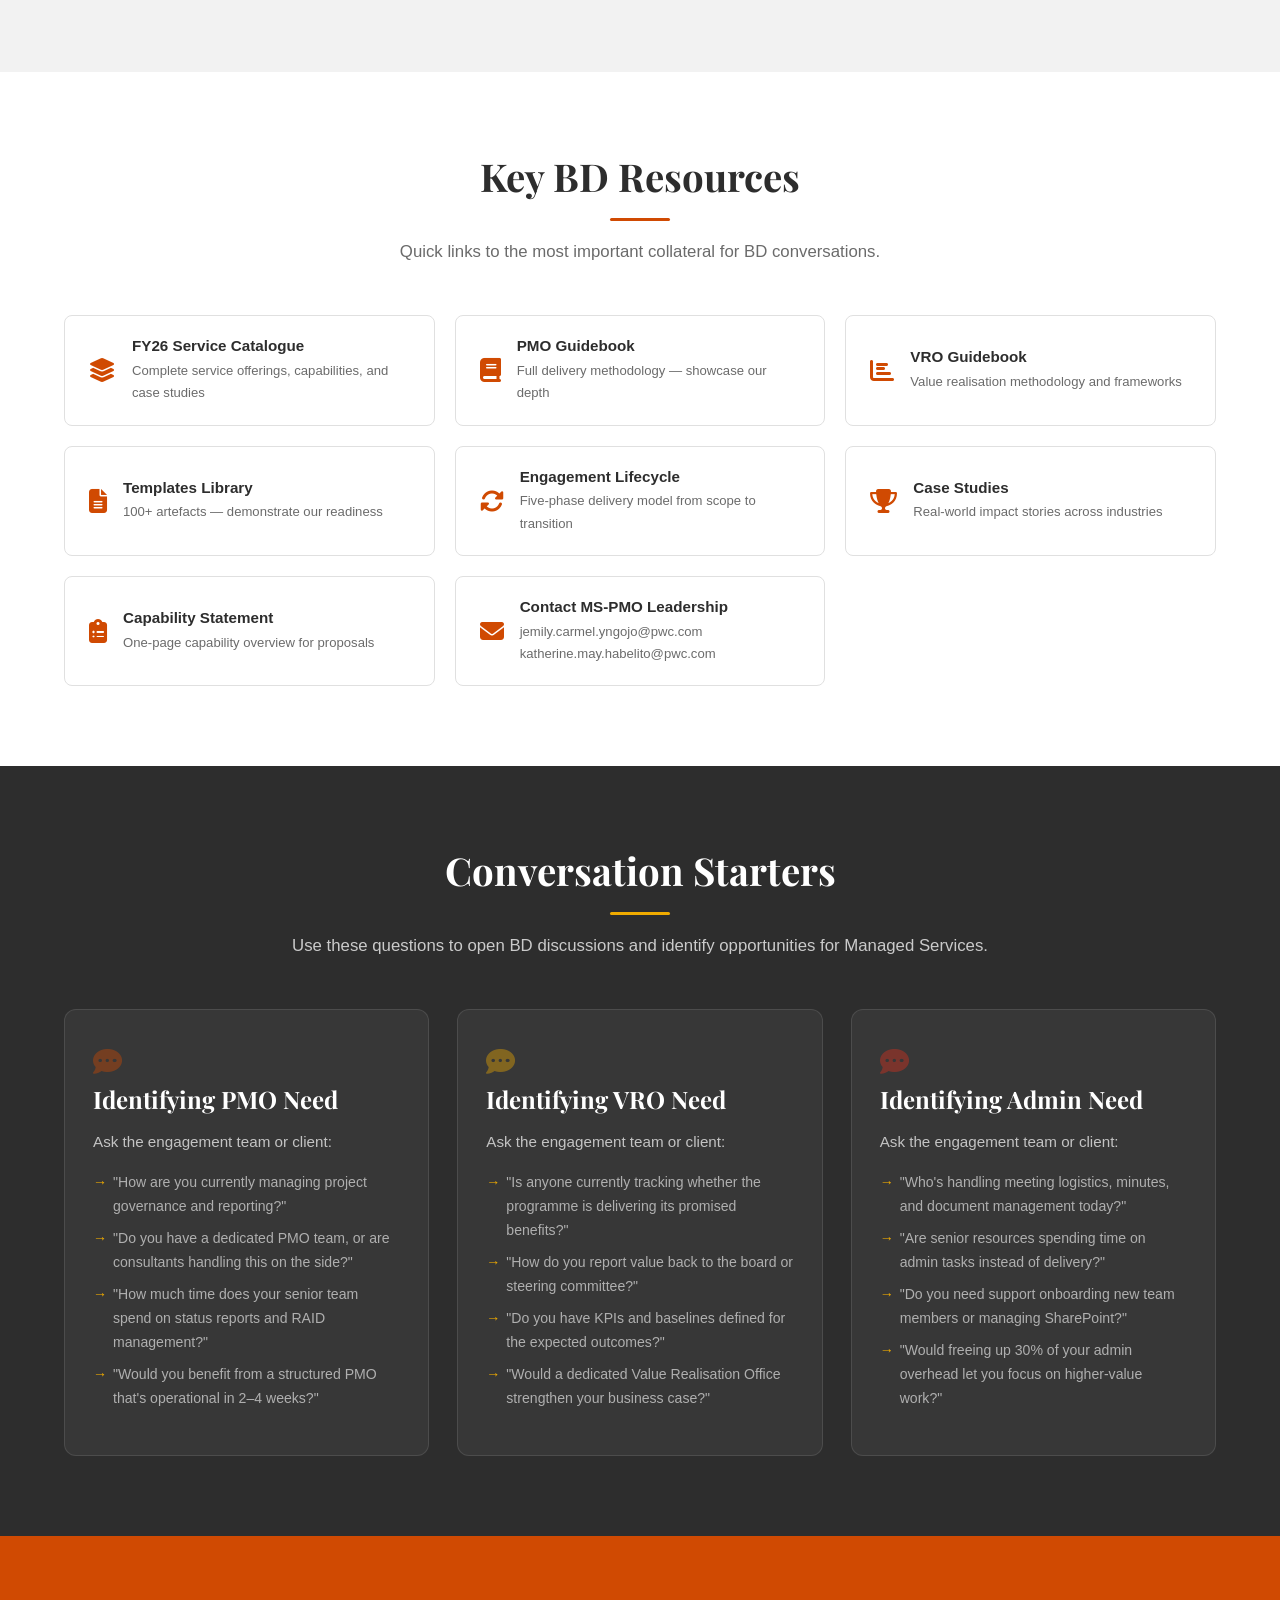
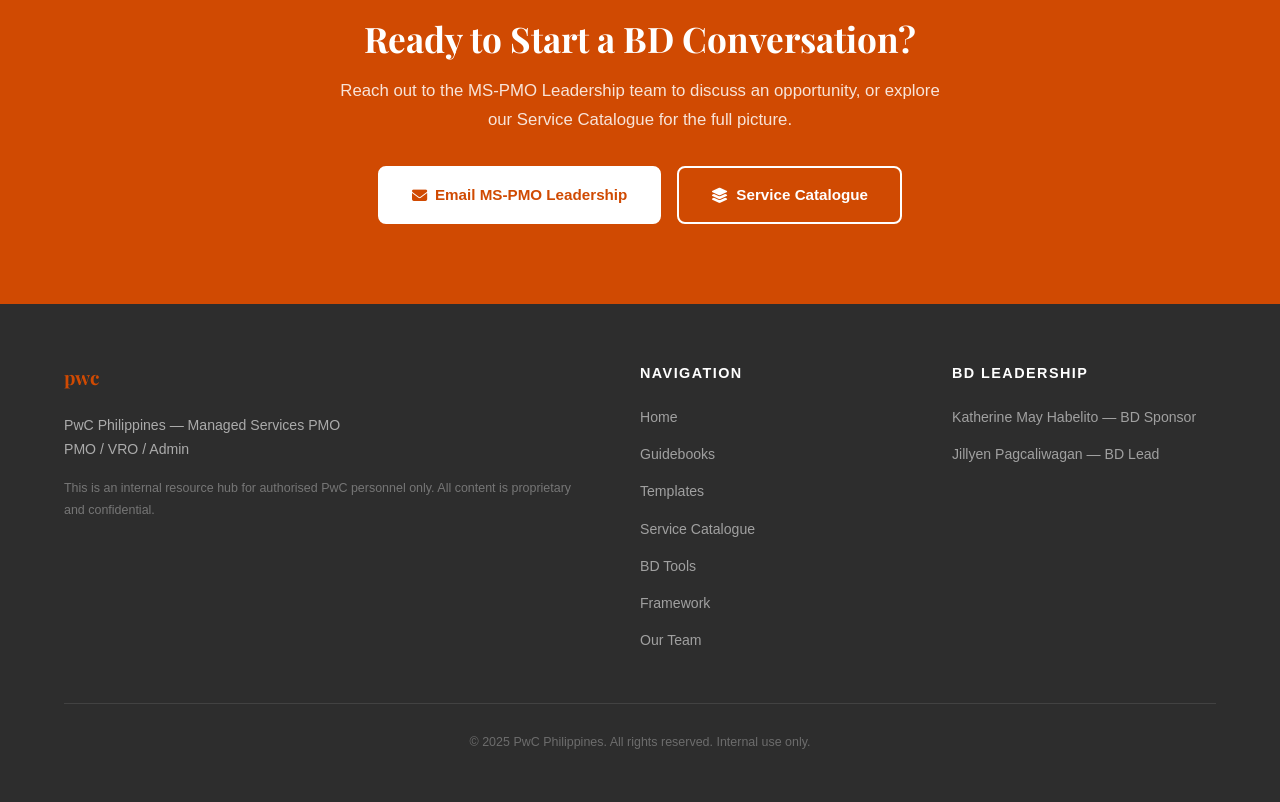
==== commit 4f9c8ac4: "Update bd-tools.html" ====
--- a/bd-tools.html
+++ b/bd-tools.html
@@ -19,7 +19,7 @@
         <div class="logo-area">
             <div class="pwc-logo">
                 <svg viewBox="0 0 120 40" class="logo-svg">
-                    <text x="0" y="30" font-family="'Playfair Display', serif" font-size="28" font-weight="700" fill="#D04A02">PwC</text>
+                    <text x="0" y="30" font-family="'Playfair Display', serif" font-size="28" font-weight="700" fill="#D04A02">pwc</text>
                 </svg>
             </div>
             <div class="logo-divider"></div>
@@ -30,9 +30,8 @@
             <a href="guidebooks.html" class="nav-link">Guidebooks</a>
             <a href="templates.html" class="nav-link">Templates</a>
             <a href="service-catalogue.html" class="nav-link">Service Catalogue</a>
-            <a href="bd-tools.html" class="nav-link">BD Tools</a>
+            <a href="bd-tools.html" class="nav-link active">BD Tools</a>
             <a href="framework.html" class="nav-link">Framework</a>
-            <a href="team.html" class="nav-link active">BD Tools</a>
             <a href="team.html" class="nav-link">Our Team</a>
         </nav>
         <button class="mobile-toggle" id="mobileToggle" aria-label="Toggle navigation">
@@ -60,7 +59,7 @@
             <h3><i class="fas fa-bullhorn" style="color:#D04A02; margin-right:8px;"></i> 30-Second Overview Pitch</h3>
             <div class="pitch-card">
                 <h4>For: Any audience — quick introduction</h4>
-                <p>"PwC Philippines Managed Services provides dedicated PMO, Value Realisation, and Admin support teams that embed directly into your engagements. We deliver 30–40% cost savings versus onshore delivery while maintaining PwC's quality standards. With 19 ready-to-deploy templates and a proven Enable–Execute–Evolve methodology, we can mobilise a fully operational team within 2–4 weeks — giving you governance, reporting, and delivery assurance from Day 1."</p>
+                <p>"PwC Philippines Managed Services provides dedicated PMO, Value Realisation, and Admin support teams that embed directly into your engagements. We deliver 30–40% cost savings versus onshore delivery while maintaining PwC's quality standards. With 100+ ready-to-deploy templates and a proven Enable–Execute–Evolve methodology, we can mobilise a fully operational team within 2–4 weeks — giving you governance, reporting, and delivery assurance from Day 1."</p>
             </div>
         </div>
 
@@ -151,7 +150,7 @@
 
                     <h4 style="color:#D04A02; margin-bottom:12px; margin-top:20px; font-family:var(--font-body);">Key Differentiators</h4>
                     <ul class="service-features">
-                        
+                        <li><strong>100+ Templates:</strong> Battle-tested artefacts ready for immediate deployment</li>
                         <li><strong>3 Service Lines:</strong> PMO, VRO, and Admin for comprehensive programme support</li>
                         <li><strong>Global Coverage:</strong> Supporting engagements across APAC, EMEA, and Americas time zones</li>
                         <li><strong>PwC Network:</strong> Full access to PwC's global methodology, tools, and knowledge</li>
@@ -206,7 +205,7 @@
                 </div>
                 <h3>Talking to an Engagement Manager</h3>
                 <p><strong>Lead with:</strong> Delivery quality and template readiness</p>
-                <p style="font-size:0.9rem;"><em>"We bring 19 tested templates and a structured methodology. Your team won't need to build anything from scratch — we deploy proven artefacts and processes from Day 1."</em></p>
+                <p style="font-size:0.9rem;"><em>"We bring 100+ tested templates and a structured methodology. Your team won't need to build anything from scratch — we deploy proven artefacts and processes from Day 1."</em></p>
                 <ul class="service-features" style="margin-top:12px;">
                     <li>Show the Templates Library</li>
                     <li>Walk through the PMO Guidebook</li>
@@ -239,7 +238,7 @@
                 <ul class="service-features">
                     <li>Position MS as a <strong>strategic capability</strong>, not just "cheap resources"</li>
                     <li>Emphasise <strong>quality, methodology, and templates</strong></li>
-                    <li>Use <strong>specific numbers</strong> — "30–40% savings", "19 templates", "2-week mobilisation"</li>
+                    <li>Use <strong>specific numbers</strong> — "30–40% savings", "100+ templates", "2-week mobilisation"</li>
                     <li>Reference <strong>real case studies</strong> and engagement outcomes</li>
                     <li>Highlight the <strong>Enable–Execute–Evolve</strong> framework</li>
                     <li>Tailor the pitch to the <strong>audience's pain points</strong></li>
@@ -282,7 +281,14 @@
                     <i class="fas fa-chevron-down"></i>
                 </div>
                 <div class="faq-answer">
-                    <p>We provide three core services: <strong>PMO</strong> (project governance, planning, RAID, reporting), <strong>VRO</strong> (benefits tracking, value measurement, KPI dashboards), and <strong>PMO Admin</strong> (meeting management, document control, onboarding, logistics). Our teams embed directly into your engagement and operate as an extension of your delivery team.</p>
+                    <p>PwC's <strong>Managed Services</strong> goes beyond individual staff augmentation or body shopping. We offer additional value with innovative tools and digital assets, access to our Change Academy, and invest in our relationship with clients — their success is our success.</p>
+                    <p style="margin-top:12px;">We support clients across a variety of engagement models:</p>
+                    <ul style="margin:12px 0; padding-left:20px;">
+                        <li><strong>Flexible Resource</strong> — Deploying targeted, skilled resources to address specific capability gaps, bringing best practice where needed.</li>
+                        <li><strong>Managed Programme / Capacity</strong> — Deploying a full project/programme team, aligned to existing ways of working to deliver discrete packages of work.</li>
+                        <li><strong>As a Service</strong> — Deploying a full change service, directed by PwC to deliver extensive packages of work using PwC's proprietary service catalogue.</li>
+                    </ul>
+                    <p style="margin-top:12px;"><strong>PMO is one of the service lines</strong> within Managed Services. Under PMO, we offer three core capabilities: <strong>PMO as a Service</strong> (project governance, planning, RAID, reporting), <strong>VRO</strong> (benefits tracking, value measurement, KPI dashboards), and <strong>PMO Admin</strong> (meeting management, document control, onboarding support). We have the flexibility to scale and transition into various change models to best suit client needs.</p>
                 </div>
             </div>
 
@@ -302,7 +308,7 @@
                     <i class="fas fa-chevron-down"></i>
                 </div>
                 <div class="faq-answer">
-                    <p><strong>Admin teams:</strong> 1–2 weeks. <strong>PMO teams:</strong> 2–4 weeks. <strong>VRO teams:</strong> 2–3 weeks. Our rapid mobilisation is possible because we have pre-trained professionals and 19 ready-to-deploy templates and frameworks. We don't start from scratch — we start from PwC standards.</p>
+                    <p><strong>Admin teams:</strong> 1–2 weeks. <strong>PMO teams:</strong> 2–4 weeks. <strong>VRO teams:</strong> 2–3 weeks. Our rapid mobilisation is possible because we have pre-trained professionals and 100+ ready-to-deploy templates and frameworks. We don't start from scratch — we start from PwC standards.</p>
                 </div>
             </div>
 
@@ -322,7 +328,7 @@
                     <i class="fas fa-chevron-down"></i>
                 </div>
                 <div class="faq-answer">
-                    <p>Our base is in <strong>Manila (GMT+8)</strong>, but our teams regularly support engagements across <strong>APAC, EMEA, and Americas</strong> time zones. We adjust working hours based on engagement needs — early shifts for EMEA overlap, late shifts for Americas overlap. Flexible scheduling is a standard part of our service.</p>
+                    <p>We currently cover <strong>SEA, Australia, and New Zealand</strong> time zones. However, we are <strong>open and flexible</strong> to cater to other regions including <strong>EMEA, other APAC markets, and the Americas</strong> based on engagement requirements. Our team adapts to client working hours to ensure seamless collaboration.</p>
                 </div>
             </div>
 
@@ -332,7 +338,7 @@
                     <i class="fas fa-chevron-down"></i>
                 </div>
                 <div class="faq-answer">
-                    <p>Quality is built into everything we do: <strong>(1)</strong> Standardised templates and artefacts — 19 across PMO services. <strong>(2)</strong> Defined processes documented in our Guidebooks and Guidebooks. <strong>(3)</strong> QA checklists and peer review protocols for every deliverable. <strong>(4)</strong> Regular delivery assurance reviews. <strong>(5)</strong> Continuous improvement culture with retrospectives and lessons learned.</p>
+                    <p>Quality is built into everything we do: <strong>(1)</strong> Standardised templates and artefacts — 100+ across all services. <strong>(2)</strong> Defined processes documented in our Guidebooks and Guidebooks. <strong>(3)</strong> QA checklists and peer review protocols for every deliverable. <strong>(4)</strong> Regular delivery assurance reviews. <strong>(5)</strong> Continuous improvement culture with retrospectives and lessons learned.</p>
                 </div>
             </div>
 
@@ -342,7 +348,8 @@
                     <i class="fas fa-chevron-down"></i>
                 </div>
                 <div class="faq-answer">
-                    <p>Our team is proficient in: <strong>Microsoft Project, Jira, Smartsheet, Azure DevOps, Excel, PowerPoint, Word, SharePoint, Microsoft Teams, Power BI, Tableau,</strong> and <strong>Confluence</strong>. We adapt to whatever tooling the engagement uses — if it's a new tool, we'll upskill quickly.</p>
+                    <p>Our team is proficient in core project management tools including <strong>Microsoft Project, Excel, PowerPoint, SharePoint, and Teams</strong>. We also have experience with <strong>Jira, ServiceNow, and Monday.com</strong>.</p>
+                    <p style="margin-top:12px;">For tools like <strong>SmartSheet, Power BI, Azure DevOps, Tableau, and Confluence</strong> — while not all team members are currently proficient, we are committed to <strong>upskilling as needed</strong> based on engagement requirements. Our team has a strong track record of quickly learning and adapting to new tools and platforms.</p>
                 </div>
             </div>
 
@@ -388,11 +395,16 @@
 
             <div class="faq-item">
                 <div class="faq-question">
-                    <span>How do I get started with Managed Services?</span>
-                    <i class="fas fa-chevron-down"></i>
-                </div>
-                <div class="faq-answer">
-                    <p><strong>Step 1:</strong> Contact us at <a href="mailto:"></a> or reach out to any MS service lead. <strong>Step 2:</strong> We'll discuss your engagement needs and recommend the right service mix. <strong>Step 3:</strong> We'll provide a scoping proposal with team composition, timeline, and pricing. <strong>Step 4:</strong> Once approved, we mobilise the team and kick off. It's that straightforward.</p>
+                    <span>How do I get started with Managed Services - PMO?</span>
+                    <i class="fas fa-chevron-down"></i>
+                </div>
+                <div class="faq-answer">
+                    <p>Reach out to our <strong>MS-PMO Leads</strong>:</p>
+                    <ul style="margin:12px 0; padding-left:20px;">
+                        <li><strong>Lyca Yngojo</strong> — Senior Manager — <a href="mailto:jemily.carmel.yngojo@pwc.com" style="color:var(--pwc-orange);">jemily.carmel.yngojo@pwc.com</a></li>
+                        <li><strong>Katherine May Habelito</strong> — Senior Manager — <a href="mailto:katherine.may.habelito@pwc.com" style="color:var(--pwc-orange);">katherine.may.habelito@pwc.com</a></li>
+                    </ul>
+                    <p style="margin-top:12px;">They can discuss your requirements, recommend the right service model, and begin scoping a proposal. We can typically mobilise within 2–4 weeks of engagement confirmation.</p>
                 </div>
             </div>
         </div>
@@ -433,7 +445,7 @@
                 <i class="fas fa-file-alt"></i>
                 <div class="bd-link-text">
                     <h4>Templates Library</h4>
-                    <p>19 artefacts — demonstrate our readiness</p>
+                    <p>100+ artefacts — demonstrate our readiness</p>
                 </div>
             </a>
             <a href="service-catalogue.html#lifecycle" class="bd-link-card">
@@ -460,8 +472,8 @@
             <a href="mailto:" class="bd-link-card">
                 <i class="fas fa-envelope"></i>
                 <div class="bd-link-text">
-                    <h4>Contact MS Leadership</h4>
-                    <p></p>
+                    <h4>Contact MS-PMO Leadership</h4>
+                    <p>jemily.carmel.yngojo@pwc.com<br>katherine.may.habelito@pwc.com</p>
                 </div>
             </a>
         </div>
@@ -519,27 +531,27 @@
     <div class="container" style="text-align:center;">
         <div class="fade-in">
             <h2 style="color:#fff; font-size:clamp(1.6rem,4vw,2.2rem); margin-bottom:16px;">Ready to Start a BD Conversation?</h2>
-            <p style="color:rgba(255,255,255,0.85); max-width:600px; margin:0 auto 32px; font-size:1.05rem;">Reach out to the MS leadership team to discuss an opportunity, or explore our Service Catalogue for the full picture.</p>
+            <p style="color:rgba(255,255,255,0.85); max-width:600px; margin:0 auto 32px; font-size:1.05rem;">Reach out to the MS-PMO Leadership team to discuss an opportunity, or explore our Service Catalogue for the full picture.</p>
             <div style="display:flex; gap:16px; justify-content:center; flex-wrap:wrap;">
-                <a href="mailto:" class="btn" style="background:#fff; color:#D04A02; border-color:#fff; font-weight:700;"><i class="fas fa-envelope"></i> Email MS Team</a>
+                <a href="mailto:jemily.carmel.yngojo@pwc.com,katherine.may.habelito@pwc.com" class="btn" style="background:#fff; color:#D04A02; border-color:#fff; font-weight:700;"><i class="fas fa-envelope"></i> Email MS-PMO Leadership</a>
                 <a href="service-catalogue.html" class="btn btn-outline"><i class="fas fa-layer-group"></i> Service Catalogue</a>
             </div>
         </div>
     </div>
 </section>
 
-<!-- ===== FOOTER ===== -->
+<!-- FOOTER -->
 <footer class="site-footer">
     <div class="container">
         <div class="footer-grid">
             <div class="footer-col">
                 <div class="footer-logo">
                     <svg viewBox="0 0 80 30" class="logo-svg-sm">
-                        <text x="0" y="24" font-family="'Playfair Display', serif" font-size="22" font-weight="700" fill="#D04A02">PwC</text>
+                        <text x="0" y="24" font-family="'Playfair Display', serif" font-size="22" font-weight="700" fill="#D04A02">pwc</text>
                     </svg>
                 </div>
-                <p>PwC Philippines &mdash; Managed Services PMO</p>
-                <p class="footer-disclaimer">Internal resource hub for authorised PwC personnel only.</p>
+                <p>PwC Philippines &mdash; Managed Services PMO<br>PMO / VRO / Admin</p>
+                <p class="footer-disclaimer">This is an internal resource hub for authorised PwC personnel only. All content is proprietary and confidential.</p>
             </div>
             <div class="footer-col">
                 <h4>Navigation</h4>
@@ -549,17 +561,16 @@
                     <li><a href="templates.html">Templates</a></li>
                     <li><a href="service-catalogue.html">Service Catalogue</a></li>
                     <li><a href="bd-tools.html">BD Tools</a></li>
+                    <li><a href="framework.html">Framework</a></li>
                     <li><a href="team.html">Our Team</a></li>
                 </ul>
             </div>
             <div class="footer-col">
                 <h4>BD Leadership</h4>
                 <ul>
-                    
-                    <li><a href="#">PH MS Leadership Team</a></li>
-                    <li><a href="#">PMO Service Lead</a></li>
-                    <li><a href="#">VRO Service Lead</a></li>
-                    <li><a href="#">PMO Admin Service Lead</a></li>
+                    <li><a href="#">Katherine May Habelito &mdash; BD Sponsor</a></li>
+                    <li><a href="#">Jillyen Pagcaliwagan &mdash; BD Lead</a></li>
+                    <li><a href="mailto:"></a></li>
                 </ul>
             </div>
         </div>
@@ -591,7 +602,7 @@
         <button class="suggestion-chip" data-query="How do I position PMO?">Position PMO</button>
         <button class="suggestion-chip" data-query="What is our elevator pitch?">Elevator Pitch</button>
         <button class="suggestion-chip" data-query="What cost savings do we deliver?">Cost Savings</button>
-        <button class="suggestion-chip" data-query="How do I get started with Managed Services?">Get Started</button>
+        <button class="suggestion-chip" data-query="How do I get started with Managed Services - PMO?">Get Started</button>
     </div>
     <div class="chatbot-input-area">
         <input type="text" id="chatbotInput" placeholder="Type your question..." autocomplete="off">
@@ -604,4 +615,4 @@
 <script src="js/chatbot.js"></script>
 
 </body>
-</html>+</html>
--- a/css/styles.css
+++ b/css/styles.css
@@ -0,0 +1,2049 @@
+/* ============================================================
+   PwC PH Managed Services — BD Hub
+   Global Stylesheet
+   ============================================================ */
+
+/* ---------- CSS VARIABLES / DESIGN TOKENS ---------- */
+:root {
+    --pwc-orange: #D04A02;
+    --pwc-orange-light: #e8671f;
+    --pwc-orange-dark: #b03e02;
+    --pwc-dark-gray: #2D2D2D;
+    --pwc-light-gray: #F2F2F2;
+    --pwc-warm-yellow: #F0AB00;
+    --pwc-red: #E0301E;
+    --pwc-black: #000000;
+    --pwc-white: #FFFFFF;
+    --pwc-mid-gray: #6B6B6B;
+    --pwc-border: #E0E0E0;
+    --pwc-bg-subtle: #FAFAFA;
+
+    --font-heading: 'Playfair Display', 'Georgia', serif;
+    --font-body: 'Inter', 'Arial', sans-serif;
+
+    --shadow-sm: 0 1px 3px rgba(0,0,0,0.08);
+    --shadow-md: 0 4px 12px rgba(0,0,0,0.1);
+    --shadow-lg: 0 8px 30px rgba(0,0,0,0.12);
+    --shadow-xl: 0 12px 40px rgba(0,0,0,0.15);
+
+    --radius-sm: 4px;
+    --radius-md: 8px;
+    --radius-lg: 12px;
+    --radius-xl: 16px;
+
+    --transition: all 0.3s cubic-bezier(0.4, 0, 0.2, 1);
+    --max-width: 1200px;
+    --header-height: 72px;
+}
+
+/* ---------- RESET & BASE ---------- */
+*,
+*::before,
+*::after {
+    margin: 0;
+    padding: 0;
+    box-sizing: border-box;
+}
+
+html {
+    scroll-behavior: smooth;
+    font-size: 16px;
+    -webkit-font-smoothing: antialiased;
+    -moz-osx-font-smoothing: grayscale;
+}
+
+body {
+    font-family: var(--font-body);
+    color: var(--pwc-dark-gray);
+    background: var(--pwc-white);
+    line-height: 1.7;
+    overflow-x: hidden;
+}
+
+a {
+    color: var(--pwc-orange);
+    text-decoration: none;
+    transition: var(--transition);
+}
+
+a:hover {
+    color: var(--pwc-orange-dark);
+}
+
+ul, ol {
+    list-style: none;
+}
+
+img {
+    max-width: 100%;
+    display: block;
+}
+
+h1, h2, h3, h4, h5, h6 {
+    font-family: var(--font-heading);
+    color: var(--pwc-dark-gray);
+    line-height: 1.3;
+    font-weight: 700;
+}
+
+h1 { font-size: clamp(2rem, 5vw, 3.2rem); }
+h2 { font-size: clamp(1.6rem, 4vw, 2.4rem); }
+h3 { font-size: clamp(1.2rem, 3vw, 1.5rem); }
+h4 { font-size: 1.15rem; }
+
+p {
+    margin-bottom: 1rem;
+    color: var(--pwc-mid-gray);
+}
+
+/* ---------- UTILITY ---------- */
+.container {
+    max-width: var(--max-width);
+    margin: 0 auto;
+    padding: 0 24px;
+}
+
+.section {
+    padding: 80px 0;
+}
+
+.section-dark {
+    background: var(--pwc-dark-gray);
+}
+
+.section-accent {
+    background: var(--pwc-light-gray);
+}
+
+.section-orange {
+    background: var(--pwc-orange);
+}
+
+.section-header {
+    text-align: center;
+    max-width: 720px;
+    margin: 0 auto 48px;
+}
+
+.section-title {
+    margin-bottom: 16px;
+    position: relative;
+}
+
+.section-title::after {
+    content: '';
+    display: block;
+    width: 60px;
+    height: 3px;
+    background: var(--pwc-orange);
+    margin: 16px auto 0;
+    border-radius: 2px;
+}
+
+.section-title.light {
+    color: var(--pwc-white);
+}
+
+.section-title.light::after {
+    background: var(--pwc-warm-yellow);
+}
+
+.section-subtitle {
+    font-size: 1.05rem;
+    color: var(--pwc-mid-gray);
+    line-height: 1.8;
+}
+
+.section-subtitle.light {
+    color: rgba(255,255,255,0.75);
+}
+
+/* ---------- BUTTONS ---------- */
+.btn {
+    display: inline-flex;
+    align-items: center;
+    gap: 8px;
+    padding: 14px 32px;
+    border-radius: var(--radius-md);
+    font-family: var(--font-body);
+    font-size: 0.95rem;
+    font-weight: 600;
+    cursor: pointer;
+    transition: var(--transition);
+    border: 2px solid transparent;
+    text-align: center;
+    white-space: nowrap;
+}
+
+.btn-primary {
+    background: var(--pwc-orange);
+    color: var(--pwc-white);
+    border-color: var(--pwc-orange);
+}
+
+.btn-primary:hover {
+    background: var(--pwc-orange-dark);
+    border-color: var(--pwc-orange-dark);
+    color: var(--pwc-white);
+    transform: translateY(-2px);
+    box-shadow: var(--shadow-md);
+}
+
+.btn-outline {
+    background: transparent;
+    color: var(--pwc-white);
+    border-color: var(--pwc-white);
+}
+
+.btn-outline:hover {
+    background: var(--pwc-white);
+    color: var(--pwc-orange);
+    transform: translateY(-2px);
+}
+
+.btn-secondary {
+    background: var(--pwc-dark-gray);
+    color: var(--pwc-white);
+    border-color: var(--pwc-dark-gray);
+}
+
+.btn-secondary:hover {
+    background: var(--pwc-black);
+    transform: translateY(-2px);
+    color: var(--pwc-white);
+    box-shadow: var(--shadow-md);
+}
+
+.btn-ghost {
+    background: transparent;
+    color: var(--pwc-orange);
+    border-color: var(--pwc-orange);
+}
+
+.btn-ghost:hover {
+    background: var(--pwc-orange);
+    color: var(--pwc-white);
+}
+
+.btn-sm {
+    padding: 10px 20px;
+    font-size: 0.85rem;
+}
+
+/* ---------- HEADER ---------- */
+.site-header {
+    position: fixed;
+    top: 0;
+    left: 0;
+    width: 100%;
+    height: var(--header-height);
+    background: rgba(255,255,255,0.97);
+    backdrop-filter: blur(12px);
+    -webkit-backdrop-filter: blur(12px);
+    border-bottom: 1px solid var(--pwc-border);
+    z-index: 1000;
+    transition: var(--transition);
+}
+
+.site-header.scrolled {
+    box-shadow: var(--shadow-md);
+}
+
+.header-container {
+    max-width: var(--max-width);
+    margin: 0 auto;
+    padding: 0 24px;
+    height: 100%;
+    display: flex;
+    align-items: center;
+    justify-content: space-between;
+}
+
+.logo-area {
+    display: flex;
+    align-items: center;
+    gap: 14px;
+}
+
+.logo-svg {
+    height: 32px;
+    width: auto;
+}
+
+.logo-divider {
+    width: 1px;
+    height: 28px;
+    background: var(--pwc-border);
+}
+
+.logo-text {
+    font-family: var(--font-body);
+    font-size: 0.85rem;
+    font-weight: 600;
+    color: var(--pwc-dark-gray);
+    letter-spacing: 0.02em;
+}
+
+.main-nav {
+    display: flex;
+    align-items: center;
+    gap: 4px;
+}
+
+.nav-link {
+    padding: 8px 18px;
+    font-size: 0.88rem;
+    font-weight: 500;
+    color: var(--pwc-dark-gray);
+    border-radius: var(--radius-md);
+    transition: var(--transition);
+    position: relative;
+}
+
+.nav-link:hover {
+    color: var(--pwc-orange);
+    background: rgba(208, 74, 2, 0.06);
+}
+
+.nav-link.active {
+    color: var(--pwc-orange);
+    background: rgba(208, 74, 2, 0.08);
+    font-weight: 600;
+}
+
+/* Mobile toggle */
+.mobile-toggle {
+    display: none;
+    flex-direction: column;
+    gap: 5px;
+    background: none;
+    border: none;
+    cursor: pointer;
+    padding: 8px;
+    z-index: 1001;
+}
+
+.mobile-toggle span {
+    display: block;
+    width: 24px;
+    height: 2px;
+    background: var(--pwc-dark-gray);
+    transition: var(--transition);
+    border-radius: 2px;
+}
+
+.mobile-toggle.active span:nth-child(1) {
+    transform: rotate(45deg) translate(5px, 5px);
+}
+
+.mobile-toggle.active span:nth-child(2) {
+    opacity: 0;
+}
+
+.mobile-toggle.active span:nth-child(3) {
+    transform: rotate(-45deg) translate(5px, -5px);
+}
+
+/* ---------- HERO ---------- */
+.hero {
+    position: relative;
+    min-height: 92vh;
+    display: flex;
+    flex-direction: column;
+    justify-content: center;
+    align-items: center;
+    text-align: center;
+    padding: calc(var(--header-height) + 60px) 24px 40px;
+    background: linear-gradient(135deg, #2D2D2D 0%, #1a1a1a 50%, #2D2D2D 100%);
+    overflow: hidden;
+}
+
+.hero::before {
+    content: '';
+    position: absolute;
+    top: -50%;
+    right: -20%;
+    width: 600px;
+    height: 600px;
+    background: radial-gradient(circle, rgba(208,74,2,0.15) 0%, transparent 70%);
+    border-radius: 50%;
+    pointer-events: none;
+}
+
+.hero::after {
+    content: '';
+    position: absolute;
+    bottom: -30%;
+    left: -10%;
+    width: 400px;
+    height: 400px;
+    background: radial-gradient(circle, rgba(240,171,0,0.1) 0%, transparent 70%);
+    border-radius: 50%;
+    pointer-events: none;
+}
+
+.hero-overlay {
+    position: absolute;
+    inset: 0;
+    background: url("data:image/svg+xml,%3Csvg width='60' height='60' viewBox='0 0 60 60' xmlns='http://www.w3.org/2000/svg'%3E%3Cg fill='none' fill-rule='evenodd'%3E%3Cg fill='%23ffffff' fill-opacity='0.02'%3E%3Ccircle cx='30' cy='30' r='1'/%3E%3C/g%3E%3C/g%3E%3C/svg%3E");
+    pointer-events: none;
+}
+
+.hero-content {
+    position: relative;
+    z-index: 2;
+    max-width: 800px;
+}
+
+.hero-eyebrow {
+    display: inline-block;
+    font-size: 0.82rem;
+    font-weight: 600;
+    color: var(--pwc-warm-yellow);
+    text-transform: uppercase;
+    letter-spacing: 0.15em;
+    margin-bottom: 20px;
+}
+
+.hero-title {
+    font-family: var(--font-heading);
+    font-size: clamp(2.5rem, 6vw, 4rem);
+    color: var(--pwc-white);
+    margin-bottom: 20px;
+    line-height: 1.15;
+}
+
+.hero-title span {
+    color: var(--pwc-orange);
+}
+
+.hero-subtitle {
+    font-size: 1.15rem;
+    color: rgba(255,255,255,0.7);
+    max-width: 640px;
+    margin: 0 auto 36px;
+    line-height: 1.8;
+}
+
+.hero-ctas {
+    display: flex;
+    gap: 16px;
+    justify-content: center;
+    flex-wrap: wrap;
+}
+
+.hero-stats {
+    position: relative;
+    z-index: 2;
+    display: grid;
+    grid-template-columns: repeat(4, 1fr);
+    gap: 20px;
+    max-width: 900px;
+    width: 100%;
+    margin-top: 60px;
+}
+
+.stat-card {
+    background: rgba(255,255,255,0.05);
+    border: 1px solid rgba(255,255,255,0.1);
+    border-radius: var(--radius-lg);
+    padding: 24px 16px;
+    text-align: center;
+    transition: var(--transition);
+}
+
+.stat-card:hover {
+    background: rgba(255,255,255,0.08);
+    border-color: var(--pwc-orange);
+    transform: translateY(-4px);
+}
+
+.stat-number {
+    display: block;
+    font-family: var(--font-heading);
+    font-size: 1.8rem;
+    font-weight: 700;
+    color: var(--pwc-orange);
+    margin-bottom: 4px;
+}
+
+.stat-label {
+    font-size: 0.8rem;
+    color: rgba(255,255,255,0.6);
+    font-weight: 500;
+}
+
+/* ---------- SERVICE CARDS (3 col) ---------- */
+.three-col-grid {
+    display: grid;
+    grid-template-columns: repeat(3, 1fr);
+    gap: 28px;
+}
+
+.service-card {
+    background: var(--pwc-white);
+    border: 1px solid var(--pwc-border);
+    border-radius: var(--radius-lg);
+    padding: 36px 28px;
+    transition: var(--transition);
+    position: relative;
+    overflow: hidden;
+}
+
+.service-card::before {
+    content: '';
+    position: absolute;
+    top: 0;
+    left: 0;
+    right: 0;
+    height: 4px;
+    background: var(--pwc-orange);
+    transform: scaleX(0);
+    transform-origin: left;
+    transition: var(--transition);
+}
+
+.service-card:hover {
+    box-shadow: var(--shadow-lg);
+    transform: translateY(-4px);
+}
+
+.service-card:hover::before {
+    transform: scaleX(1);
+}
+
+.service-icon {
+    width: 52px;
+    height: 52px;
+    border-radius: var(--radius-md);
+    display: flex;
+    align-items: center;
+    justify-content: center;
+    margin-bottom: 20px;
+    color: var(--pwc-white);
+    font-size: 1.3rem;
+}
+
+.service-card h3 {
+    font-size: 1.35rem;
+    margin-bottom: 6px;
+    color: var(--pwc-dark-gray);
+}
+
+.service-tagline {
+    font-size: 0.82rem;
+    font-weight: 600;
+    color: var(--pwc-orange);
+    text-transform: uppercase;
+    letter-spacing: 0.08em;
+    margin-bottom: 14px !important;
+}
+
+.service-features {
+    margin: 16px 0;
+    padding-left: 0;
+}
+
+.service-features li {
+    position: relative;
+    padding-left: 22px;
+    margin-bottom: 8px;
+    font-size: 0.9rem;
+    color: var(--pwc-mid-gray);
+}
+
+.service-features li::before {
+    content: '';
+    position: absolute;
+    left: 0;
+    top: 8px;
+    width: 8px;
+    height: 8px;
+    border-radius: 50%;
+    background: var(--pwc-orange);
+    opacity: 0.6;
+}
+
+.card-link {
+    display: inline-block;
+    font-size: 0.9rem;
+    font-weight: 600;
+    color: var(--pwc-orange);
+    margin-top: 8px;
+}
+
+.card-link:hover {
+    color: var(--pwc-orange-dark);
+    transform: translateX(4px);
+}
+
+/* ---------- TIMELINE / ENABLE-EXECUTE-EVOLVE ---------- */
+.timeline-grid {
+    display: grid;
+    grid-template-columns: repeat(3, 1fr);
+    gap: 28px;
+}
+
+.timeline-card {
+    background: rgba(255,255,255,0.05);
+    border: 1px solid rgba(255,255,255,0.1);
+    border-radius: var(--radius-lg);
+    padding: 36px 28px;
+    transition: var(--transition);
+    position: relative;
+}
+
+.timeline-card:hover {
+    background: rgba(255,255,255,0.08);
+    transform: translateY(-4px);
+    border-color: var(--pwc-orange);
+}
+
+.timeline-number {
+    font-family: var(--font-heading);
+    font-size: 2.8rem;
+    font-weight: 700;
+    color: var(--pwc-orange);
+    opacity: 0.4;
+    margin-bottom: 8px;
+    line-height: 1;
+}
+
+.timeline-card h3 {
+    color: var(--pwc-white);
+    font-size: 1.5rem;
+    margin-bottom: 14px;
+}
+
+.timeline-card p {
+    color: rgba(255,255,255,0.7);
+    font-size: 0.95rem;
+    margin-bottom: 16px;
+}
+
+.timeline-card ul {
+    padding: 0;
+}
+
+.timeline-card li {
+    position: relative;
+    padding-left: 20px;
+    margin-bottom: 8px;
+    font-size: 0.88rem;
+    color: rgba(255,255,255,0.6);
+}
+
+.timeline-card li::before {
+    content: '→';
+    position: absolute;
+    left: 0;
+    color: var(--pwc-warm-yellow);
+}
+
+/* ---------- CASE STUDY CARDS ---------- */
+.case-grid {
+    display: grid;
+    grid-template-columns: repeat(3, 1fr);
+    gap: 28px;
+}
+
+.case-card {
+    background: var(--pwc-white);
+    border: 1px solid var(--pwc-border);
+    border-radius: var(--radius-lg);
+    padding: 32px 28px;
+    transition: var(--transition);
+}
+
+.case-card:hover {
+    box-shadow: var(--shadow-lg);
+    transform: translateY(-4px);
+}
+
+.case-badge {
+    display: inline-block;
+    padding: 4px 14px;
+    font-size: 0.72rem;
+    font-weight: 700;
+    text-transform: uppercase;
+    letter-spacing: 0.1em;
+    background: rgba(208,74,2,0.08);
+    color: var(--pwc-orange);
+    border-radius: 20px;
+    margin-bottom: 14px;
+}
+
+.case-card h4 {
+    font-family: var(--font-heading);
+    font-size: 1.1rem;
+    margin-bottom: 12px;
+    color: var(--pwc-dark-gray);
+}
+
+.case-card p {
+    font-size: 0.9rem;
+    margin-bottom: 16px;
+}
+
+.case-results {
+    display: flex;
+    flex-direction: column;
+    gap: 8px;
+    padding-top: 16px;
+    border-top: 1px solid var(--pwc-border);
+}
+
+.case-results span {
+    font-size: 0.85rem;
+    color: var(--pwc-dark-gray);
+}
+
+.case-results strong {
+    color: var(--pwc-orange);
+    font-size: 1.05rem;
+}
+
+/* ---------- QUICK ACCESS ---------- */
+.quick-grid {
+    display: grid;
+    grid-template-columns: repeat(4, 1fr);
+    gap: 24px;
+}
+
+.quick-card {
+    display: flex;
+    flex-direction: column;
+    align-items: center;
+    text-align: center;
+    background: var(--pwc-white);
+    border: 1px solid var(--pwc-border);
+    border-radius: var(--radius-lg);
+    padding: 36px 24px;
+    transition: var(--transition);
+    color: var(--pwc-dark-gray);
+}
+
+.quick-card:hover {
+    box-shadow: var(--shadow-lg);
+    transform: translateY(-6px);
+    border-color: var(--pwc-orange);
+    color: var(--pwc-dark-gray);
+}
+
+.quick-card i {
+    font-size: 2rem;
+    color: var(--pwc-orange);
+    margin-bottom: 16px;
+    transition: var(--transition);
+}
+
+.quick-card:hover i {
+    transform: scale(1.15);
+}
+
+.quick-card h4 {
+    font-family: var(--font-body);
+    font-size: 1.05rem;
+    font-weight: 700;
+    margin-bottom: 8px;
+}
+
+.quick-card p {
+    font-size: 0.85rem;
+    margin: 0;
+}
+
+/* ---------- FOOTER ---------- */
+.site-footer {
+    background: var(--pwc-dark-gray);
+    padding: 60px 0 32px;
+}
+
+.footer-grid {
+    display: grid;
+    grid-template-columns: 2fr 1fr 1fr;
+    gap: 48px;
+    padding-bottom: 40px;
+    border-bottom: 1px solid rgba(255,255,255,0.1);
+}
+
+.logo-svg-sm {
+    height: 26px;
+    margin-bottom: 16px;
+}
+
+.site-footer p {
+    color: rgba(255,255,255,0.6);
+    font-size: 0.88rem;
+}
+
+.footer-disclaimer {
+    font-size: 0.78rem !important;
+    margin-top: 12px;
+    color: rgba(255,255,255,0.35) !important;
+}
+
+.footer-col h4 {
+    color: var(--pwc-white);
+    font-family: var(--font-body);
+    font-size: 0.9rem;
+    font-weight: 700;
+    text-transform: uppercase;
+    letter-spacing: 0.1em;
+    margin-bottom: 20px;
+}
+
+.footer-col ul li {
+    margin-bottom: 10px;
+}
+
+.footer-col ul li a {
+    color: rgba(255,255,255,0.55);
+    font-size: 0.88rem;
+    transition: var(--transition);
+}
+
+.footer-col ul li a:hover {
+    color: var(--pwc-orange);
+}
+
+.footer-bottom {
+    text-align: center;
+    padding-top: 28px;
+}
+
+.footer-bottom p {
+    font-size: 0.78rem;
+    color: rgba(255,255,255,0.3);
+}
+
+/* ---------- PAGE BANNER (for subpages) ---------- */
+.page-banner {
+    background: linear-gradient(135deg, #2D2D2D 0%, #1a1a1a 100%);
+    padding: calc(var(--header-height) + 48px) 24px 48px;
+    text-align: center;
+    position: relative;
+    overflow: hidden;
+}
+
+.page-banner::before {
+    content: '';
+    position: absolute;
+    top: -50%;
+    right: -10%;
+    width: 400px;
+    height: 400px;
+    background: radial-gradient(circle, rgba(208,74,2,0.12) 0%, transparent 70%);
+    border-radius: 50%;
+    pointer-events: none;
+}
+
+.page-banner .hero-eyebrow {
+    margin-bottom: 12px;
+}
+
+.page-banner h1 {
+    font-size: clamp(1.8rem, 4vw, 2.8rem);
+    color: var(--pwc-white);
+    margin-bottom: 12px;
+}
+
+.page-banner p {
+    color: rgba(255,255,255,0.65);
+    max-width: 600px;
+    margin: 0 auto;
+    font-size: 1.05rem;
+}
+
+/* ---------- GUIDEBOOK CARDS ---------- */
+.guidebook-grid {
+    display: grid;
+    grid-template-columns: repeat(auto-fit, minmax(340px, 1fr));
+    gap: 28px;
+}
+
+.guidebook-card {
+    background: var(--pwc-white);
+    border: 1px solid var(--pwc-border);
+    border-radius: var(--radius-lg);
+    overflow: hidden;
+    transition: var(--transition);
+}
+
+.guidebook-card:hover {
+    box-shadow: var(--shadow-lg);
+    transform: translateY(-4px);
+}
+
+.guidebook-card-header {
+    padding: 28px 28px 0;
+    display: flex;
+    align-items: flex-start;
+    gap: 16px;
+}
+
+.guidebook-icon {
+    width: 56px;
+    height: 56px;
+    border-radius: var(--radius-md);
+    display: flex;
+    align-items: center;
+    justify-content: center;
+    font-size: 1.4rem;
+    color: var(--pwc-white);
+    flex-shrink: 0;
+}
+
+.guidebook-card-body {
+    padding: 20px 28px 28px;
+}
+
+.guidebook-card-body h3 {
+    font-size: 1.2rem;
+    margin-bottom: 10px;
+}
+
+.guidebook-card-body p {
+    font-size: 0.9rem;
+    margin-bottom: 16px;
+}
+
+.guidebook-topics {
+    display: flex;
+    flex-wrap: wrap;
+    gap: 6px;
+    margin-bottom: 20px;
+}
+
+.guidebook-topics span {
+    display: inline-block;
+    padding: 4px 12px;
+    font-size: 0.72rem;
+    font-weight: 600;
+    background: var(--pwc-light-gray);
+    color: var(--pwc-mid-gray);
+    border-radius: 20px;
+}
+
+.guidebook-actions {
+    display: flex;
+    gap: 12px;
+    flex-wrap: wrap;
+}
+
+/* ---------- TEMPLATES TABLE ---------- */
+.template-controls {
+    display: flex;
+    gap: 16px;
+    margin-bottom: 28px;
+    flex-wrap: wrap;
+    align-items: center;
+}
+
+.search-box {
+    flex: 1;
+    min-width: 240px;
+    position: relative;
+}
+
+.search-box i {
+    position: absolute;
+    left: 14px;
+    top: 50%;
+    transform: translateY(-50%);
+    color: var(--pwc-mid-gray);
+    font-size: 0.9rem;
+}
+
+.search-box input {
+    width: 100%;
+    padding: 12px 16px 12px 42px;
+    border: 1px solid var(--pwc-border);
+    border-radius: var(--radius-md);
+    font-family: var(--font-body);
+    font-size: 0.92rem;
+    transition: var(--transition);
+    background: var(--pwc-white);
+}
+
+.search-box input:focus {
+    outline: none;
+    border-color: var(--pwc-orange);
+    box-shadow: 0 0 0 3px rgba(208,74,2,0.1);
+}
+
+.filter-select {
+    padding: 12px 16px;
+    border: 1px solid var(--pwc-border);
+    border-radius: var(--radius-md);
+    font-family: var(--font-body);
+    font-size: 0.92rem;
+    background: var(--pwc-white);
+    cursor: pointer;
+    min-width: 160px;
+    transition: var(--transition);
+}
+
+.filter-select:focus {
+    outline: none;
+    border-color: var(--pwc-orange);
+    box-shadow: 0 0 0 3px rgba(208,74,2,0.1);
+}
+
+.template-count {
+    font-size: 0.85rem;
+    color: var(--pwc-mid-gray);
+    margin-bottom: 16px;
+}
+
+.template-count strong {
+    color: var(--pwc-orange);
+}
+
+.templates-table {
+    width: 100%;
+    border-collapse: separate;
+    border-spacing: 0;
+    border: 1px solid var(--pwc-border);
+    border-radius: var(--radius-lg);
+    overflow: hidden;
+}
+
+.templates-table thead th {
+    background: var(--pwc-dark-gray);
+    color: var(--pwc-white);
+    font-family: var(--font-body);
+    font-size: 0.82rem;
+    font-weight: 700;
+    text-transform: uppercase;
+    letter-spacing: 0.08em;
+    padding: 14px 20px;
+    text-align: left;
+    white-space: nowrap;
+}
+
+.templates-table tbody tr {
+    transition: var(--transition);
+}
+
+.templates-table tbody tr:hover {
+    background: rgba(208,74,2,0.04);
+}
+
+.templates-table tbody td {
+    padding: 14px 20px;
+    font-size: 0.9rem;
+    border-bottom: 1px solid var(--pwc-border);
+    vertical-align: middle;
+}
+
+.templates-table tbody tr:last-child td {
+    border-bottom: none;
+}
+
+.category-badge {
+    display: inline-block;
+    padding: 3px 12px;
+    font-size: 0.72rem;
+    font-weight: 700;
+    text-transform: uppercase;
+    letter-spacing: 0.05em;
+    border-radius: 20px;
+    white-space: nowrap;
+}
+
+.category-badge.pmo {
+    background: rgba(208,74,2,0.1);
+    color: var(--pwc-orange);
+}
+
+.category-badge.vro {
+    background: rgba(240,171,0,0.15);
+    color: #b07d00;
+}
+
+.category-badge.ppe {
+    background: rgba(224,48,30,0.1);
+    color: var(--pwc-red);
+}
+
+.category-badge.admin {
+    background: rgba(45,45,45,0.1);
+    color: var(--pwc-dark-gray);
+}
+
+.template-link {
+    font-size: 0.82rem;
+    font-weight: 600;
+}
+
+.no-results {
+    text-align: center;
+    padding: 48px 24px;
+    color: var(--pwc-mid-gray);
+}
+
+.no-results i {
+    font-size: 2.5rem;
+    margin-bottom: 16px;
+    opacity: 0.3;
+}
+
+/* ---------- BD TOOLS PAGE ---------- */
+.bd-section {
+    margin-bottom: 48px;
+}
+
+.bd-section h3 {
+    margin-bottom: 16px;
+    padding-bottom: 12px;
+    border-bottom: 2px solid var(--pwc-orange);
+    display: inline-block;
+}
+
+.pitch-card {
+    background: var(--pwc-light-gray);
+    border-left: 4px solid var(--pwc-orange);
+    border-radius: 0 var(--radius-md) var(--radius-md) 0;
+    padding: 24px 28px;
+    margin-bottom: 20px;
+}
+
+.pitch-card h4 {
+    font-family: var(--font-body);
+    font-weight: 700;
+    margin-bottom: 8px;
+    color: var(--pwc-dark-gray);
+}
+
+.pitch-card p {
+    font-size: 0.95rem;
+    font-style: italic;
+    color: var(--pwc-mid-gray);
+    margin: 0;
+}
+
+.faq-item {
+    border: 1px solid var(--pwc-border);
+    border-radius: var(--radius-md);
+    margin-bottom: 12px;
+    overflow: hidden;
+    transition: var(--transition);
+}
+
+.faq-question {
+    padding: 18px 24px;
+    display: flex;
+    justify-content: space-between;
+    align-items: center;
+    cursor: pointer;
+    font-weight: 600;
+    font-size: 0.95rem;
+    color: var(--pwc-dark-gray);
+    background: var(--pwc-white);
+    transition: var(--transition);
+}
+
+.faq-question:hover {
+    background: var(--pwc-light-gray);
+}
+
+.faq-question i {
+    transition: var(--transition);
+    color: var(--pwc-orange);
+}
+
+.faq-item.open .faq-question i {
+    transform: rotate(180deg);
+}
+
+.faq-answer {
+    padding: 0 24px;
+    max-height: 0;
+    overflow: hidden;
+    transition: max-height 0.4s ease, padding 0.4s ease;
+}
+
+.faq-item.open .faq-answer {
+    padding: 0 24px 20px;
+    max-height: 400px;
+}
+
+.faq-answer p {
+    font-size: 0.92rem;
+}
+
+.bd-links-grid {
+    display: grid;
+    grid-template-columns: repeat(auto-fit, minmax(280px, 1fr));
+    gap: 20px;
+}
+
+.bd-link-card {
+    display: flex;
+    align-items: center;
+    gap: 16px;
+    padding: 20px 24px;
+    background: var(--pwc-white);
+    border: 1px solid var(--pwc-border);
+    border-radius: var(--radius-md);
+    transition: var(--transition);
+}
+
+.bd-link-card:hover {
+    border-color: var(--pwc-orange);
+    box-shadow: var(--shadow-md);
+    transform: translateY(-2px);
+    color: var(--pwc-dark-gray);
+}
+
+.bd-link-card i {
+    font-size: 1.5rem;
+    color: var(--pwc-orange);
+    flex-shrink: 0;
+}
+
+.bd-link-card .bd-link-text h4 {
+    font-family: var(--font-body);
+    font-size: 0.95rem;
+    margin-bottom: 4px;
+}
+
+.bd-link-card .bd-link-text p {
+    font-size: 0.82rem;
+    margin: 0;
+}
+
+/* ---------- SERVICE CATALOGUE PAGE ---------- */
+.service-detail {
+    display: grid;
+    grid-template-columns: 1fr 1fr;
+    gap: 48px;
+    align-items: center;
+    margin-bottom: 64px;
+    padding-bottom: 64px;
+    border-bottom: 1px solid var(--pwc-border);
+}
+
+.service-detail:last-child {
+    border-bottom: none;
+    margin-bottom: 0;
+    padding-bottom: 0;
+}
+
+.service-detail.reverse {
+    direction: rtl;
+}
+
+.service-detail.reverse > * {
+    direction: ltr;
+}
+
+.service-detail-content h3 {
+    font-size: 1.6rem;
+    margin-bottom: 8px;
+}
+
+.service-detail-content .service-tagline {
+    margin-bottom: 16px !important;
+}
+
+.service-detail-visual {
+    background: var(--pwc-light-gray);
+    border-radius: var(--radius-lg);
+    padding: 40px;
+    display: flex;
+    flex-direction: column;
+    gap: 16px;
+}
+
+.visual-stat {
+    display: flex;
+    justify-content: space-between;
+    align-items: center;
+    padding: 12px 0;
+    border-bottom: 1px solid var(--pwc-border);
+}
+
+.visual-stat:last-child {
+    border-bottom: none;
+}
+
+.visual-stat-label {
+    font-size: 0.85rem;
+    color: var(--pwc-mid-gray);
+    font-weight: 500;
+}
+
+.visual-stat-value {
+    font-family: var(--font-heading);
+    font-size: 1.1rem;
+    font-weight: 700;
+    color: var(--pwc-orange);
+}
+
+.lifecycle-steps {
+    display: grid;
+    grid-template-columns: repeat(5, 1fr);
+    gap: 4px;
+}
+
+.lifecycle-step {
+    text-align: center;
+    padding: 28px 16px;
+    background: var(--pwc-white);
+    border: 1px solid var(--pwc-border);
+    border-radius: var(--radius-md);
+    transition: var(--transition);
+    position: relative;
+}
+
+.lifecycle-step:hover {
+    border-color: var(--pwc-orange);
+    box-shadow: var(--shadow-md);
+    transform: translateY(-4px);
+}
+
+.lifecycle-step .step-num {
+    display: inline-flex;
+    align-items: center;
+    justify-content: center;
+    width: 36px;
+    height: 36px;
+    border-radius: 50%;
+    background: var(--pwc-orange);
+    color: var(--pwc-white);
+    font-weight: 700;
+    font-size: 0.85rem;
+    margin-bottom: 12px;
+}
+
+.lifecycle-step h4 {
+    font-size: 0.95rem;
+    margin-bottom: 8px;
+    font-family: var(--font-body);
+}
+
+.lifecycle-step p {
+    font-size: 0.78rem;
+    margin: 0;
+}
+
+/* ---------- CHATBOT ---------- */
+.chatbot-fab {
+    position: fixed;
+    bottom: 28px;
+    right: 28px;
+    width: 60px;
+    height: 60px;
+    border-radius: 50%;
+    background: var(--pwc-orange);
+    color: var(--pwc-white);
+    border: none;
+    font-size: 1.5rem;
+    cursor: pointer;
+    box-shadow: var(--shadow-lg);
+    z-index: 9999;
+    transition: var(--transition);
+    display: flex;
+    align-items: center;
+    justify-content: center;
+}
+
+.chatbot-fab:hover {
+    background: var(--pwc-orange-dark);
+    transform: scale(1.08);
+}
+
+.chatbot-window {
+    position: fixed;
+    bottom: 100px;
+    right: 28px;
+    width: 380px;
+    max-height: 520px;
+    background: var(--pwc-white);
+    border-radius: var(--radius-xl);
+    box-shadow: var(--shadow-xl);
+    z-index: 9998;
+    display: none;
+    flex-direction: column;
+    overflow: hidden;
+    border: 1px solid var(--pwc-border);
+    animation: slideUp 0.3s ease;
+}
+
+.chatbot-window.open {
+    display: flex;
+}
+
+@keyframes slideUp {
+    from { opacity: 0; transform: translateY(20px); }
+    to { opacity: 1; transform: translateY(0); }
+}
+
+.chatbot-header {
+    background: var(--pwc-dark-gray);
+    padding: 18px 20px;
+    display: flex;
+    align-items: center;
+    justify-content: space-between;
+}
+
+.chatbot-header-left {
+    display: flex;
+    align-items: center;
+    gap: 12px;
+}
+
+.chatbot-avatar {
+    width: 36px;
+    height: 36px;
+    border-radius: 50%;
+    background: var(--pwc-orange);
+    display: flex;
+    align-items: center;
+    justify-content: center;
+    color: var(--pwc-white);
+    font-size: 0.9rem;
+}
+
+.chatbot-header-info h4 {
+    color: var(--pwc-white);
+    font-family: var(--font-body);
+    font-size: 0.92rem;
+    margin-bottom: 2px;
+}
+
+.chatbot-header-info span {
+    font-size: 0.72rem;
+    color: rgba(255,255,255,0.5);
+}
+
+.chatbot-close {
+    background: none;
+    border: none;
+    color: rgba(255,255,255,0.6);
+    font-size: 1.2rem;
+    cursor: pointer;
+    transition: var(--transition);
+    padding: 4px;
+}
+
+.chatbot-close:hover {
+    color: var(--pwc-white);
+}
+
+.chatbot-messages {
+    flex: 1;
+    overflow-y: auto;
+    padding: 20px;
+    display: flex;
+    flex-direction: column;
+    gap: 12px;
+    max-height: 340px;
+}
+
+.chat-msg {
+    max-width: 85%;
+    padding: 12px 16px;
+    border-radius: var(--radius-lg);
+    font-size: 0.88rem;
+    line-height: 1.6;
+    animation: fadeIn 0.3s ease;
+}
+
+@keyframes fadeIn {
+    from { opacity: 0; transform: translateY(8px); }
+    to { opacity: 1; transform: translateY(0); }
+}
+
+.chat-msg.bot {
+    background: var(--pwc-light-gray);
+    color: var(--pwc-dark-gray);
+    align-self: flex-start;
+    border-bottom-left-radius: 4px;
+}
+
+.chat-msg.user {
+    background: var(--pwc-orange);
+    color: var(--pwc-white);
+    align-self: flex-end;
+    border-bottom-right-radius: 4px;
+}
+
+.chat-msg a {
+    color: var(--pwc-orange-dark);
+    text-decoration: underline;
+    font-weight: 600;
+}
+
+.chat-msg.user a {
+    color: var(--pwc-white);
+}
+
+.chatbot-suggestions {
+    padding: 0 20px 12px;
+    display: flex;
+    flex-wrap: wrap;
+    gap: 6px;
+}
+
+.suggestion-chip {
+    padding: 6px 14px;
+    font-size: 0.75rem;
+    font-weight: 500;
+    background: rgba(208,74,2,0.08);
+    color: var(--pwc-orange);
+    border: 1px solid rgba(208,74,2,0.2);
+    border-radius: 20px;
+    cursor: pointer;
+    transition: var(--transition);
+    font-family: var(--font-body);
+}
+
+.suggestion-chip:hover {
+    background: var(--pwc-orange);
+    color: var(--pwc-white);
+    border-color: var(--pwc-orange);
+}
+
+.chatbot-input-area {
+    padding: 14px 20px;
+    border-top: 1px solid var(--pwc-border);
+    display: flex;
+    gap: 10px;
+    align-items: center;
+}
+
+.chatbot-input-area input {
+    flex: 1;
+    padding: 10px 14px;
+    border: 1px solid var(--pwc-border);
+    border-radius: var(--radius-md);
+    font-family: var(--font-body);
+    font-size: 0.88rem;
+    transition: var(--transition);
+}
+
+.chatbot-input-area input:focus {
+    outline: none;
+    border-color: var(--pwc-orange);
+}
+
+.chatbot-send {
+    width: 40px;
+    height: 40px;
+    border-radius: 50%;
+    background: var(--pwc-orange);
+    color: var(--pwc-white);
+    border: none;
+    cursor: pointer;
+    display: flex;
+    align-items: center;
+    justify-content: center;
+    font-size: 0.9rem;
+    transition: var(--transition);
+    flex-shrink: 0;
+}
+
+.chatbot-send:hover {
+    background: var(--pwc-orange-dark);
+}
+
+/* ---------- TWO COLUMN LAYOUT ---------- */
+.two-col-grid {
+    display: grid;
+    grid-template-columns: 1fr 1fr;
+    gap: 48px;
+    align-items: start;
+}
+
+/* ---------- RESPONSIVE ---------- */
+@media (max-width: 1024px) {
+    .three-col-grid,
+    .timeline-grid,
+    .case-grid {
+        grid-template-columns: repeat(2, 1fr);
+    }
+
+    .quick-grid {
+        grid-template-columns: repeat(2, 1fr);
+    }
+
+    .hero-stats {
+        grid-template-columns: repeat(2, 1fr);
+    }
+
+    .footer-grid {
+        grid-template-columns: 1fr 1fr;
+    }
+
+    .service-detail {
+        grid-template-columns: 1fr;
+    }
+
+    .service-detail.reverse {
+        direction: ltr;
+    }
+
+    .lifecycle-steps {
+        grid-template-columns: repeat(3, 1fr);
+    }
+
+    .two-col-grid {
+        grid-template-columns: 1fr;
+    }
+}
+
+@media (max-width: 768px) {
+    .mobile-toggle {
+        display: flex;
+    }
+
+    .main-nav {
+        position: fixed;
+        top: 0;
+        right: -100%;
+        width: 280px;
+        height: 100vh;
+        background: var(--pwc-white);
+        flex-direction: column;
+        padding: calc(var(--header-height) + 20px) 24px 24px;
+        box-shadow: var(--shadow-xl);
+        transition: right 0.3s ease;
+        gap: 2px;
+        align-items: stretch;
+    }
+
+    .main-nav.open {
+        right: 0;
+    }
+
+    .nav-link {
+        padding: 14px 18px;
+        font-size: 1rem;
+    }
+
+    .three-col-grid,
+    .timeline-grid,
+    .case-grid,
+    .quick-grid {
+        grid-template-columns: 1fr;
+    }
+
+    .hero-stats {
+        grid-template-columns: repeat(2, 1fr);
+    }
+
+    .hero {
+        min-height: auto;
+        padding: calc(var(--header-height) + 40px) 20px 40px;
+    }
+
+    .hero-title {
+        font-size: 2rem;
+    }
+
+    .hero-ctas {
+        flex-direction: column;
+        align-items: center;
+    }
+
+    .section {
+        padding: 48px 0;
+    }
+
+    .footer-grid {
+        grid-template-columns: 1fr;
+        gap: 32px;
+    }
+
+    .lifecycle-steps {
+        grid-template-columns: 1fr;
+    }
+
+    .chatbot-window {
+        width: calc(100vw - 24px);
+        right: 12px;
+        bottom: 90px;
+        max-height: 70vh;
+    }
+
+    .template-controls {
+        flex-direction: column;
+    }
+
+    .search-box {
+        min-width: 100%;
+    }
+
+    .filter-select {
+        width: 100%;
+    }
+
+    .templates-table {
+        display: block;
+        overflow-x: auto;
+    }
+
+    .bd-links-grid {
+        grid-template-columns: 1fr;
+    }
+
+    .guidebook-grid {
+        grid-template-columns: 1fr;
+    }
+}
+
+@media (max-width: 480px) {
+    .hero-stats {
+        grid-template-columns: 1fr 1fr;
+        gap: 12px;
+    }
+
+    .stat-card {
+        padding: 18px 12px;
+    }
+
+    .stat-number {
+        font-size: 1.4rem;
+    }
+
+    .logo-text {
+        display: none;
+    }
+
+    .logo-divider {
+        display: none;
+    }
+}
+
+/* ---------- MOBILE NAV OVERLAY ---------- */
+.nav-overlay {
+    display: none;
+    position: fixed;
+    inset: 0;
+    background: rgba(0,0,0,0.4);
+    z-index: 998;
+}
+
+.nav-overlay.show {
+    display: block;
+}
+
+/* ---------- SCROLLBAR ---------- */
+::-webkit-scrollbar {
+    width: 6px;
+}
+
+::-webkit-scrollbar-track {
+    background: var(--pwc-light-gray);
+}
+
+::-webkit-scrollbar-thumb {
+    background: var(--pwc-mid-gray);
+    border-radius: 3px;
+}
+
+::-webkit-scrollbar-thumb:hover {
+    background: var(--pwc-orange);
+}
+
+/* ---------- ANIMATIONS ---------- */
+.fade-in {
+    opacity: 0;
+    transform: translateY(20px);
+    transition: opacity 0.6s ease, transform 0.6s ease;
+}
+
+.fade-in.visible {
+    opacity: 1;
+    transform: translateY(0);
+}
+
+/* ---------- TEAM / CV SECTION ---------- */
+.team-grid {
+    display: grid;
+    grid-template-columns: repeat(auto-fill, minmax(280px, 1fr));
+    gap: 24px;
+}
+
+.team-card {
+    background: var(--pwc-white);
+    border: 1px solid var(--pwc-border);
+    border-radius: var(--radius-lg);
+    padding: 28px 24px;
+    text-align: center;
+    transition: var(--transition);
+    position: relative;
+    overflow: hidden;
+}
+
+.team-card::before {
+    content: '';
+    position: absolute;
+    top: 0;
+    left: 0;
+    right: 0;
+    height: 4px;
+    background: var(--pwc-orange);
+    transform: scaleX(0);
+    transform-origin: left;
+    transition: var(--transition);
+}
+
+.team-card:hover {
+    box-shadow: var(--shadow-lg);
+    transform: translateY(-4px);
+}
+
+.team-card:hover::before {
+    transform: scaleX(1);
+}
+
+.team-avatar {
+    width: 80px;
+    height: 80px;
+    border-radius: 50%;
+    margin: 0 auto 16px;
+    display: flex;
+    align-items: center;
+    justify-content: center;
+    font-size: 1.8rem;
+    font-weight: 700;
+    color: var(--pwc-white);
+    background: var(--pwc-orange);
+    border: 3px solid rgba(208,74,2,0.2);
+}
+
+.team-avatar.yellow { background: var(--pwc-warm-yellow); }
+.team-avatar.red { background: var(--pwc-red); }
+.team-avatar.dark { background: var(--pwc-dark-gray); }
+
+.team-card h4 {
+    font-family: var(--font-body);
+    font-size: 1.05rem;
+    font-weight: 700;
+    margin-bottom: 4px;
+    color: var(--pwc-dark-gray);
+}
+
+.team-role {
+    font-size: 0.82rem;
+    font-weight: 600;
+    color: var(--pwc-orange);
+    text-transform: uppercase;
+    letter-spacing: 0.05em;
+    margin-bottom: 8px;
+    display: block;
+}
+
+.team-years {
+    font-size: 0.78rem;
+    color: var(--pwc-mid-gray);
+    margin-bottom: 12px;
+    display: block;
+}
+
+.team-certs {
+    display: flex;
+    flex-wrap: wrap;
+    gap: 4px;
+    justify-content: center;
+    margin-bottom: 12px;
+}
+
+.team-certs span {
+    display: inline-block;
+    padding: 2px 10px;
+    font-size: 0.68rem;
+    font-weight: 600;
+    background: var(--pwc-light-gray);
+    color: var(--pwc-mid-gray);
+    border-radius: 20px;
+}
+
+.team-brief {
+    font-size: 0.85rem;
+    color: var(--pwc-mid-gray);
+    line-height: 1.6;
+    margin: 0;
+}
+
+.team-card .expand-btn {
+    display: inline-block;
+    margin-top: 10px;
+    font-size: 0.82rem;
+    font-weight: 600;
+    color: var(--pwc-orange);
+    cursor: pointer;
+    border: none;
+    background: none;
+    padding: 0;
+    font-family: var(--font-body);
+    transition: var(--transition);
+}
+
+.team-card .expand-btn:hover {
+    color: var(--pwc-orange-dark);
+}
+
+.team-detail {
+    max-height: 0;
+    overflow: hidden;
+    transition: max-height 0.4s ease;
+    text-align: left;
+    margin-top: 12px;
+}
+
+.team-detail.open {
+    max-height: 600px;
+}
+
+.team-detail ul {
+    padding-left: 0;
+}
+
+.team-detail li {
+    position: relative;
+    padding-left: 18px;
+    margin-bottom: 6px;
+    font-size: 0.82rem;
+    color: var(--pwc-mid-gray);
+}
+
+.team-detail li::before {
+    content: '→';
+    position: absolute;
+    left: 0;
+    color: var(--pwc-orange);
+    font-size: 0.78rem;
+}
+
+/* BD Leadership banner */
+.bd-leadership {
+    background: linear-gradient(135deg, var(--pwc-dark-gray), #1a1a1a);
+    border-radius: var(--radius-lg);
+    padding: 32px 36px;
+    display: flex;
+    align-items: center;
+    gap: 32px;
+    margin-bottom: 48px;
+    flex-wrap: wrap;
+}
+
+.bd-leadership-item {
+    display: flex;
+    align-items: center;
+    gap: 16px;
+}
+
+.bd-leadership-avatar {
+    width: 52px;
+    height: 52px;
+    border-radius: 50%;
+    display: flex;
+    align-items: center;
+    justify-content: center;
+    font-size: 1.1rem;
+    font-weight: 700;
+    color: var(--pwc-white);
+    flex-shrink: 0;
+}
+
+.bd-leadership-info h4 {
+    color: var(--pwc-white);
+    font-family: var(--font-body);
+    font-size: 0.95rem;
+    margin-bottom: 2px;
+}
+
+.bd-leadership-info span {
+    font-size: 0.78rem;
+    color: rgba(255,255,255,0.55);
+}
+
+.bd-leadership-divider {
+    width: 1px;
+    height: 40px;
+    background: rgba(255,255,255,0.15);
+}
+
+@media (max-width: 768px) {
+    .bd-leadership {
+        flex-direction: column;
+        align-items: flex-start;
+        gap: 20px;
+    }
+    .bd-leadership-divider {
+        width: 100%;
+        height: 1px;
+    }
+    .team-grid {
+        grid-template-columns: 1fr;
+    }
+}
+
+
+/* ---------- FIX: Service Comparison Table readability ---------- */
+.section .templates-table tbody td {
+    background: var(--pwc-white) !important;
+    color: var(--pwc-dark-gray) !important;
+}
+
+.section .templates-table tbody td strong {
+    color: var(--pwc-dark-gray) !important;
+}
+
+.section .templates-table tbody tr:nth-child(even) td {
+    background: var(--pwc-bg-subtle) !important;
+}
+
+.section .templates-table tbody tr:hover td {
+    background: rgba(208,74,2,0.04) !important;
+}
+
+/* Force section backgrounds to be explicit */
+.section:not(.section-dark):not(.section-accent):not(.section-orange) {
+    background: var(--pwc-white);
+    color: var(--pwc-dark-gray);
+}
+
+.section:not(.section-dark):not(.section-accent):not(.section-orange) .section-title {
+    color: var(--pwc-dark-gray);
+}
+
+.section:not(.section-dark):not(.section-accent):not(.section-orange) .section-subtitle {
+    color: var(--pwc-mid-gray);
+}
+
+
+/* ---------- Team Leadership Bar + Photos ---------- */
+.team-leadership-bar{display:flex;align-items:center;gap:24px;margin-bottom:40px;padding:20px 28px;background:var(--pwc-light-gray);border:1px solid var(--pwc-border);border-radius:var(--radius-lg);flex-wrap:wrap}
+.team-leadership-item{display:flex;align-items:center;gap:12px}
+.team-leadership-avatar{width:40px;height:40px;border-radius:50%;display:flex;align-items:center;justify-content:center;font-size:.8rem;font-weight:700;color:#fff;flex-shrink:0}
+.team-leadership-info h4{font-family:var(--font-body);font-size:.85rem;font-weight:600;color:var(--pwc-dark-gray);margin-bottom:1px}
+.team-leadership-info span{font-size:.72rem;color:var(--pwc-mid-gray)}
+.team-leadership-divider{width:1px;height:32px;background:var(--pwc-border)}
+.team-avatar-img{width:80px;height:80px;border-radius:50%;object-fit:cover;margin:0 auto 16px;display:block;border:3px solid rgba(208,74,2,.2)}
+.team-grid{display:grid;grid-template-columns:repeat(auto-fill,minmax(280px,1fr));gap:24px}
+.team-card{background:var(--pwc-white);border:1px solid var(--pwc-border);border-radius:var(--radius-lg);padding:28px 24px;text-align:center;transition:var(--transition);position:relative;overflow:hidden}
+.team-card::before{content:'';position:absolute;top:0;left:0;right:0;height:4px;background:var(--pwc-orange);transform:scaleX(0);transform-origin:left;transition:var(--transition)}
+.team-card:hover{box-shadow:var(--shadow-lg);transform:translateY(-4px)}
+.team-card:hover::before{transform:scaleX(1)}
+.team-avatar{width:80px;height:80px;border-radius:50%;margin:0 auto 16px;display:flex;align-items:center;justify-content:center;font-size:1.8rem;font-weight:700;color:#fff;background:var(--pwc-orange);border:3px solid rgba(208,74,2,.2)}
+.team-avatar.yellow{background:var(--pwc-warm-yellow)}.team-avatar.red{background:var(--pwc-red)}.team-avatar.dark{background:var(--pwc-dark-gray)}
+.team-card h4{font-family:var(--font-body);font-size:1.05rem;font-weight:700;margin-bottom:4px;color:var(--pwc-dark-gray)}
+.team-role{font-size:.82rem;font-weight:600;color:var(--pwc-orange);text-transform:uppercase;letter-spacing:.05em;margin-bottom:8px;display:block}
+.team-years{font-size:.78rem;color:var(--pwc-mid-gray);margin-bottom:12px;display:block}
+.team-certs{display:flex;flex-wrap:wrap;gap:4px;justify-content:center;margin-bottom:12px}
+.team-certs span{display:inline-block;padding:2px 10px;font-size:.68rem;font-weight:600;background:var(--pwc-light-gray);color:var(--pwc-mid-gray);border-radius:20px}
+.team-brief{font-size:.85rem;color:var(--pwc-mid-gray);line-height:1.6;margin:0}
+.team-card .expand-btn{display:inline-block;margin-top:10px;font-size:.82rem;font-weight:600;color:var(--pwc-orange);cursor:pointer;border:none;background:none;padding:0;font-family:var(--font-body);transition:var(--transition)}
+.team-card .expand-btn:hover{color:var(--pwc-orange-dark)}
+.team-detail{max-height:0;overflow:hidden;transition:max-height .4s ease;text-align:left;margin-top:12px}
+.team-detail.open{max-height:600px}
+.team-detail ul{padding-left:0}
+.team-detail li{position:relative;padding-left:18px;margin-bottom:6px;font-size:.82rem;color:var(--pwc-mid-gray)}
+.team-detail li::before{content:'→';position:absolute;left:0;color:var(--pwc-orange);font-size:.78rem}
+@media(max-width:768px){.team-leadership-bar{flex-direction:column;align-items:flex-start;gap:16px}.team-leadership-divider{width:100%;height:1px}.team-grid{grid-template-columns:1fr}}
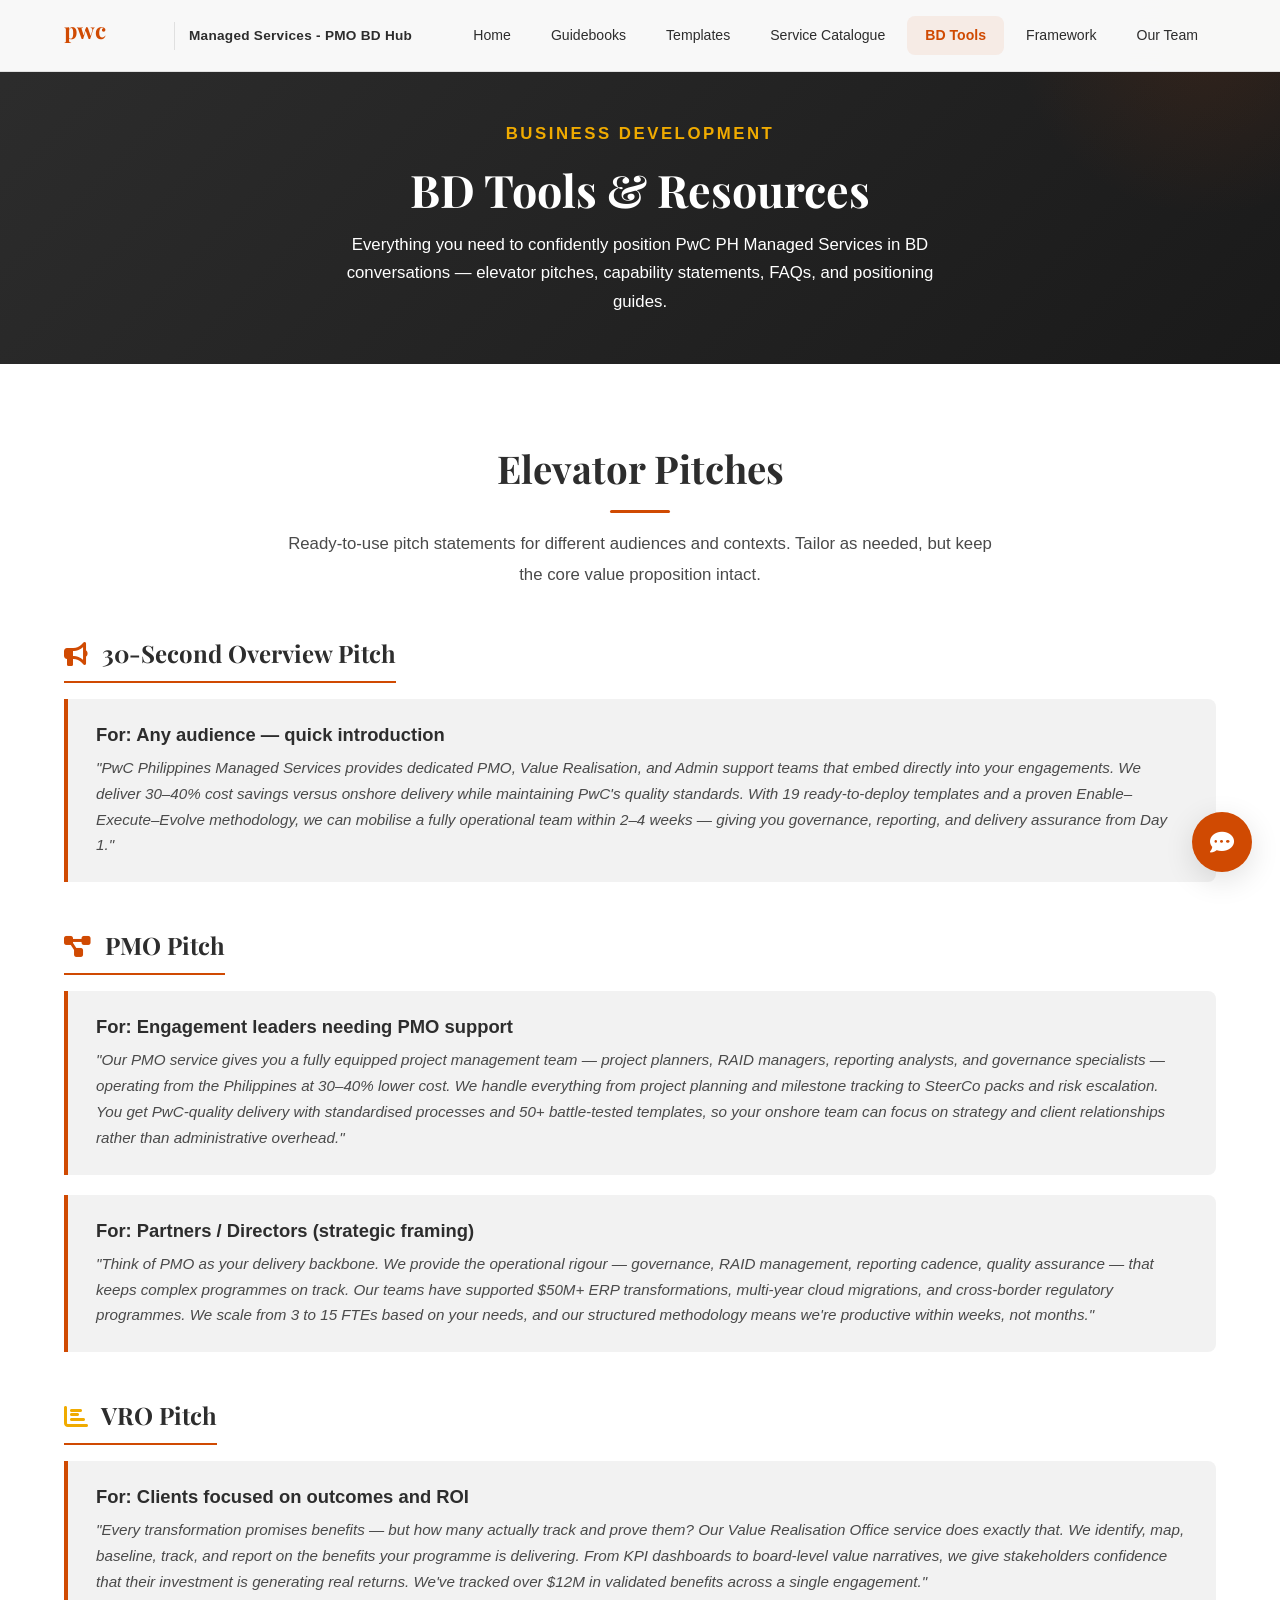
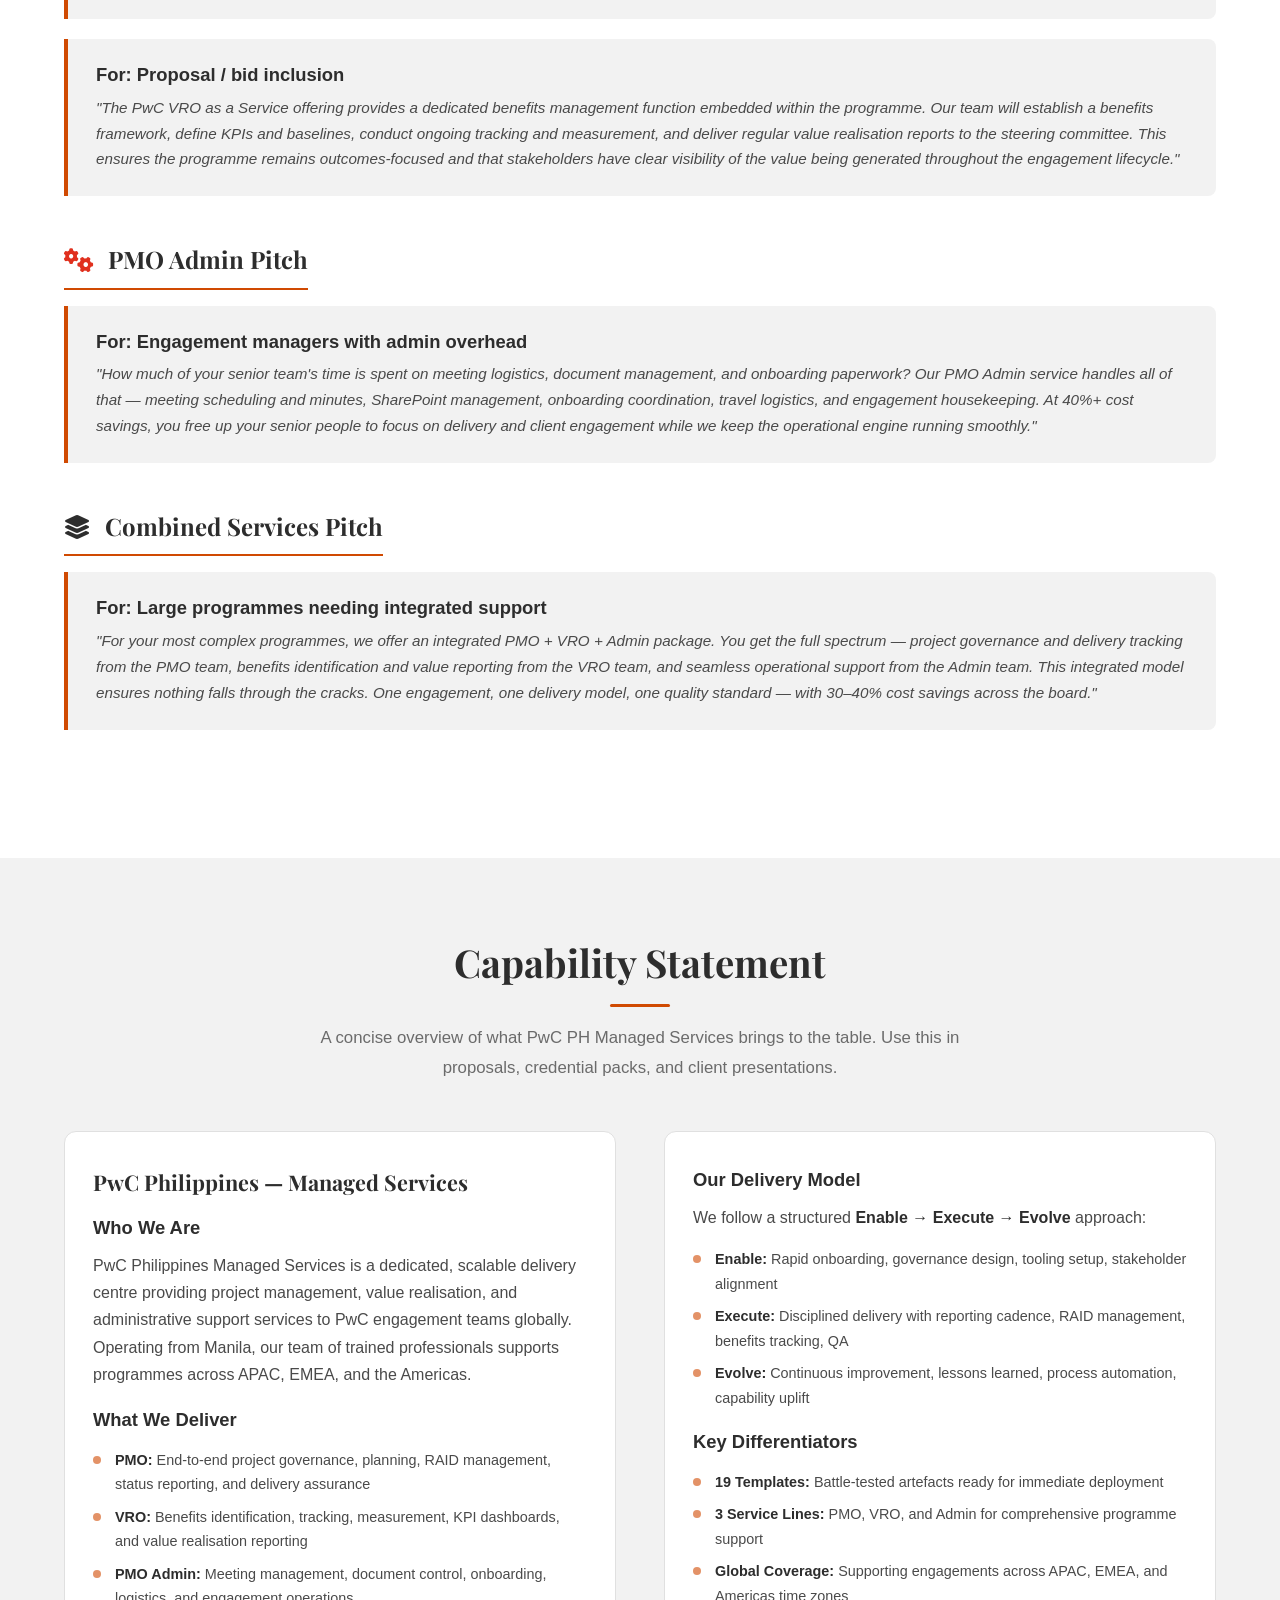
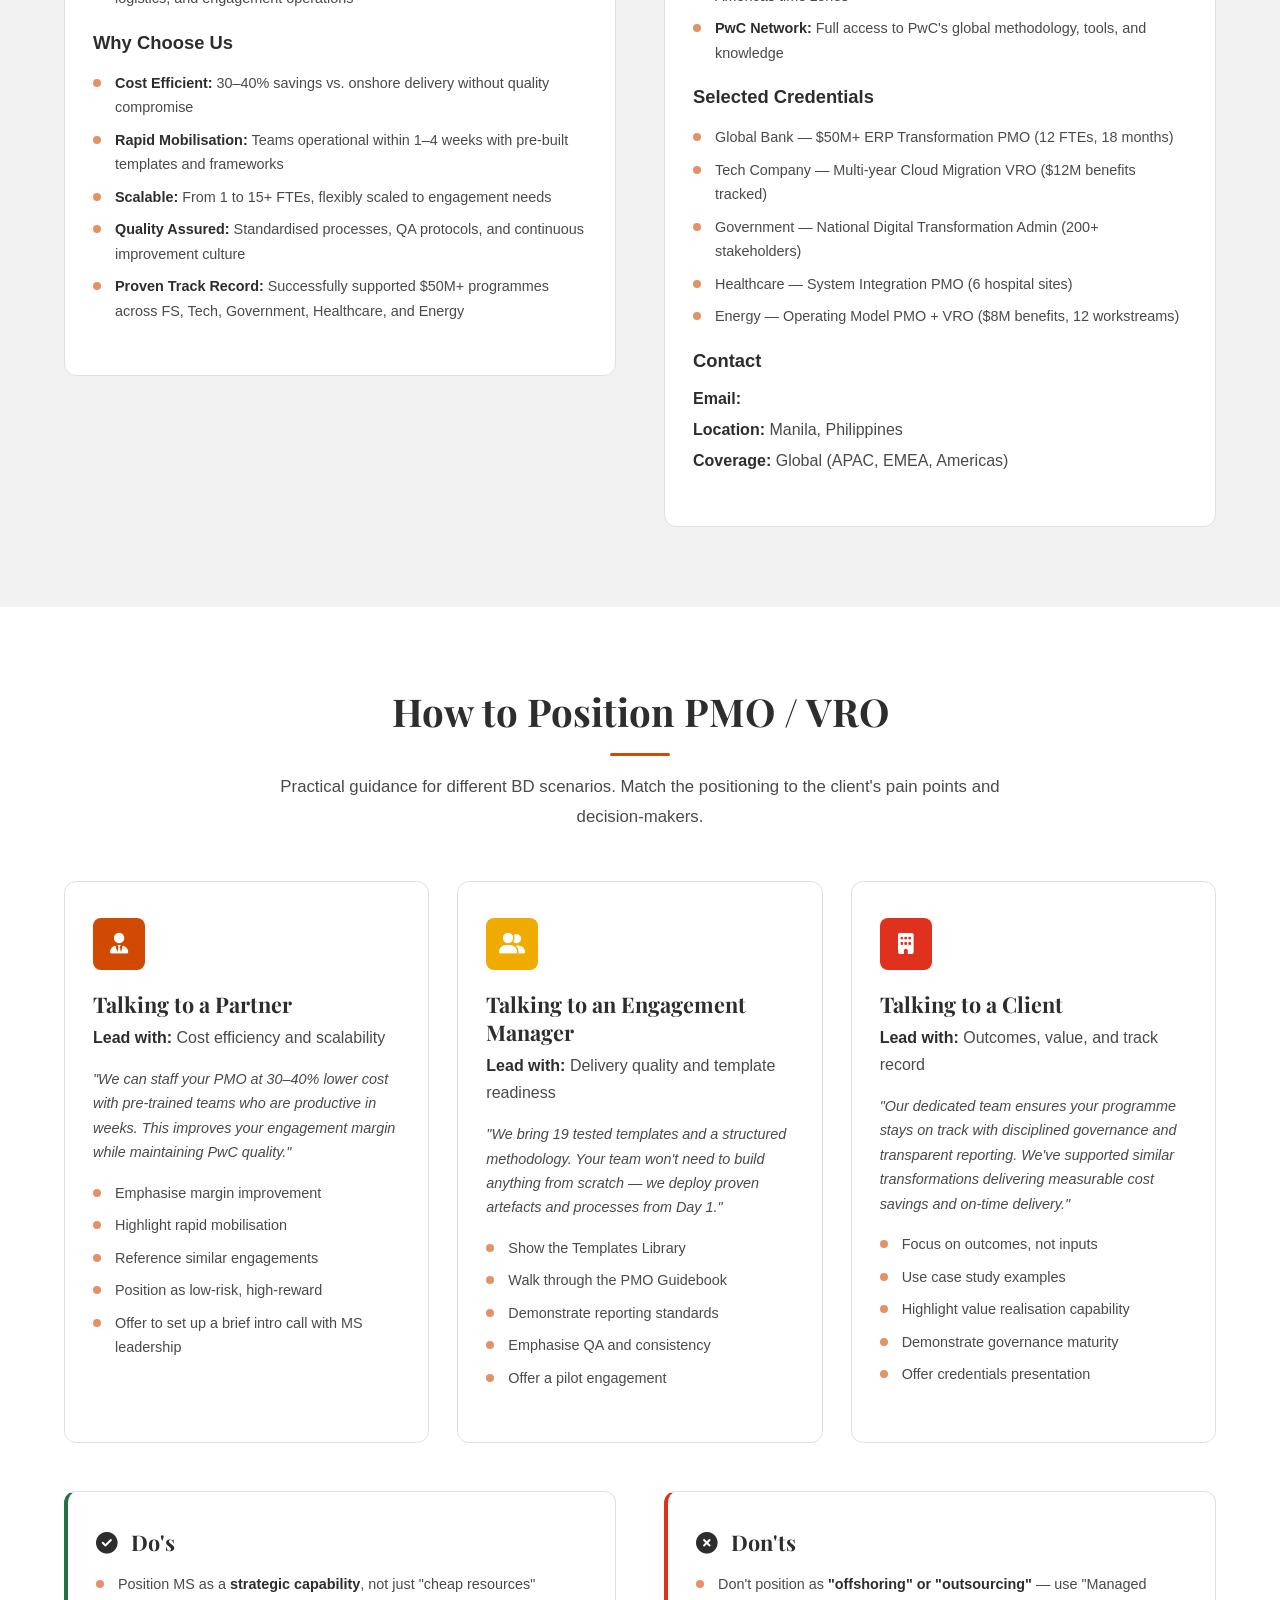
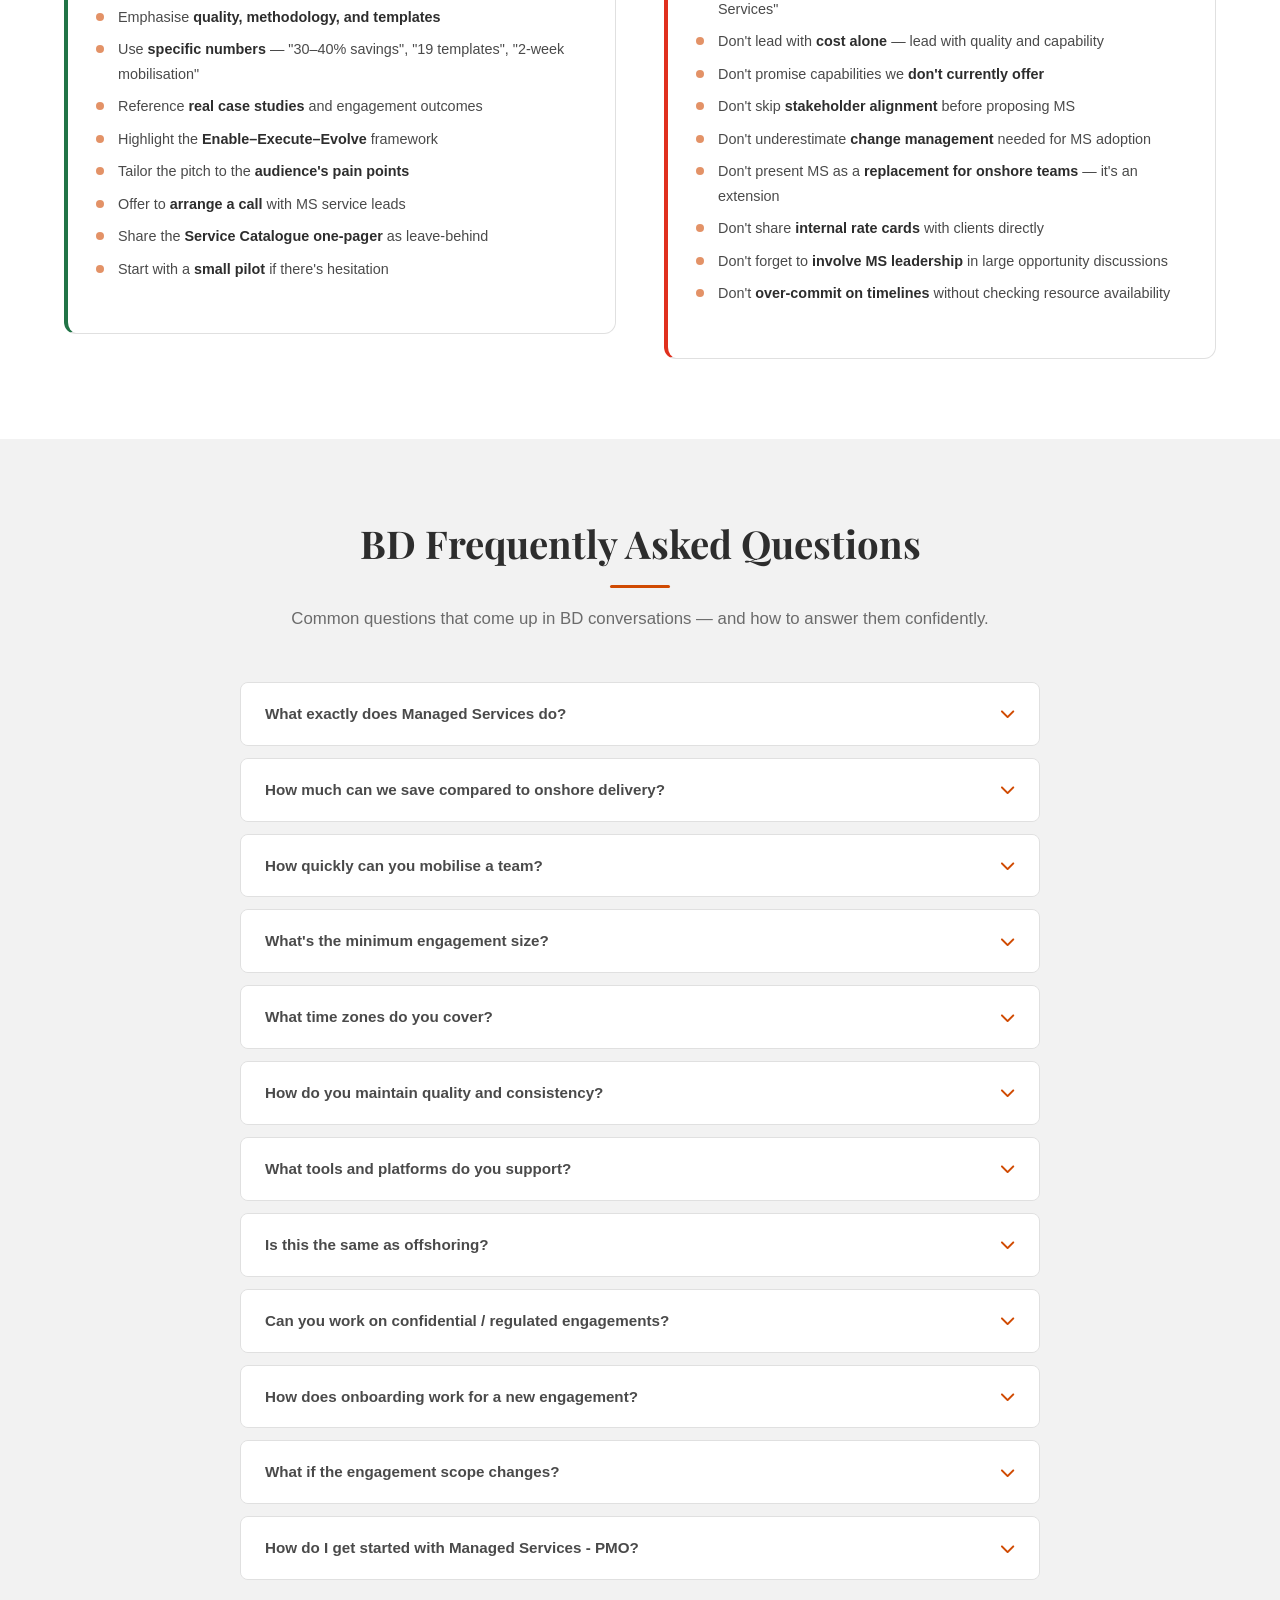
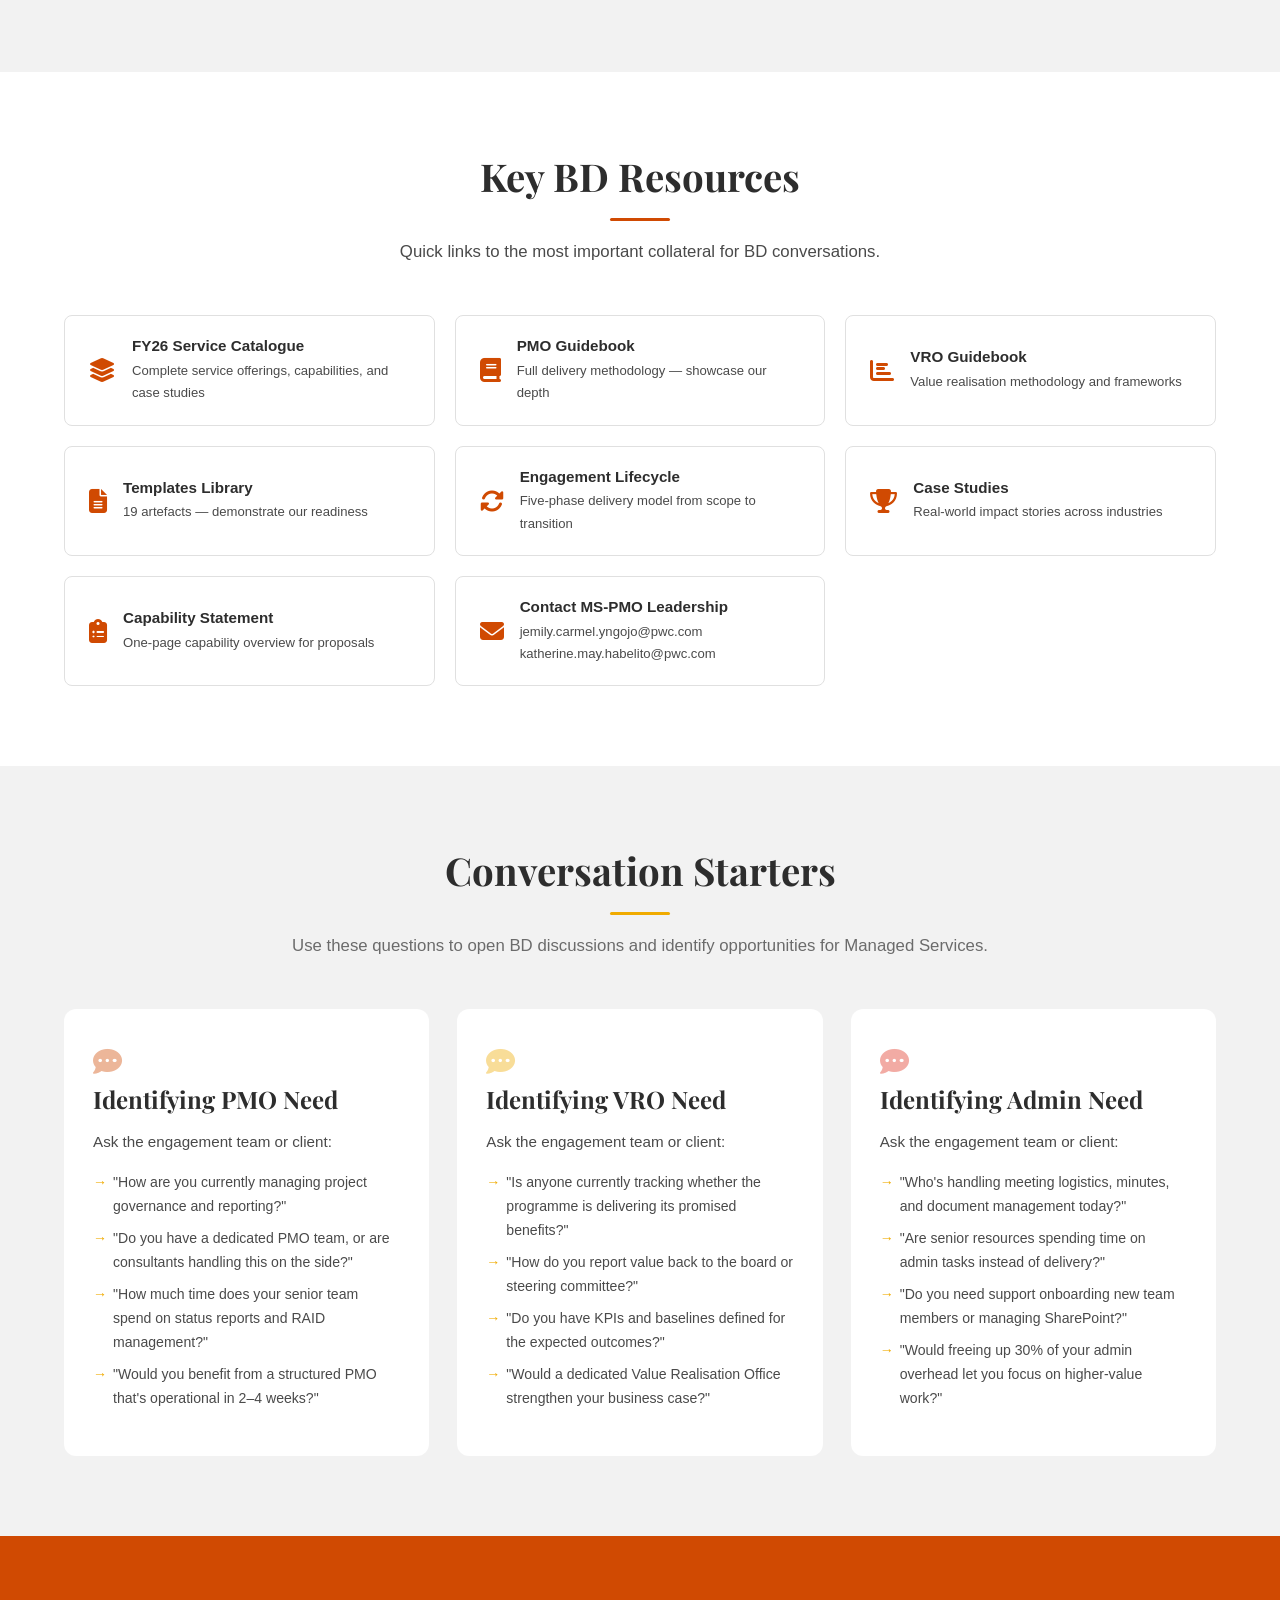
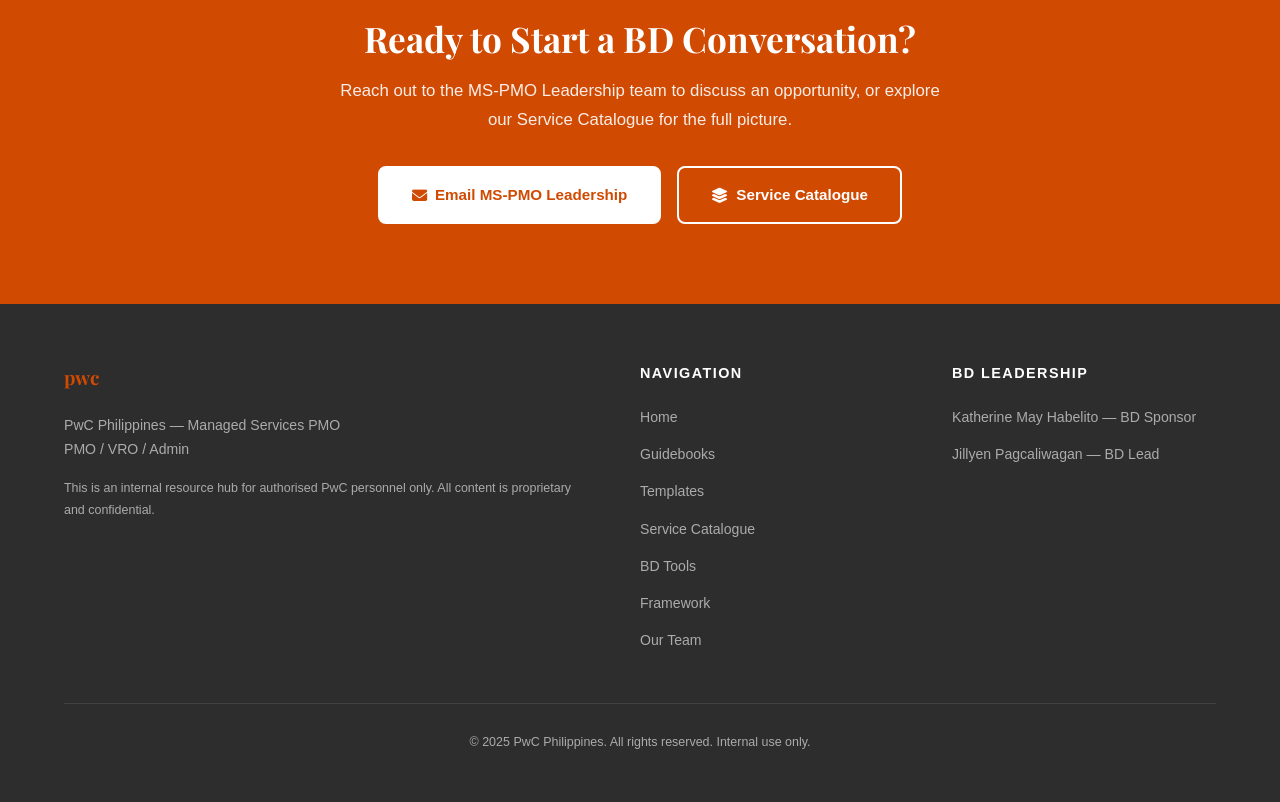
==== commit ae525d87: "Update bd-tools.html" ====
--- a/bd-tools.html
+++ b/bd-tools.html
@@ -59,7 +59,7 @@
             <h3><i class="fas fa-bullhorn" style="color:#D04A02; margin-right:8px;"></i> 30-Second Overview Pitch</h3>
             <div class="pitch-card">
                 <h4>For: Any audience — quick introduction</h4>
-                <p>"PwC Philippines Managed Services provides dedicated PMO, Value Realisation, and Admin support teams that embed directly into your engagements. We deliver 30–40% cost savings versus onshore delivery while maintaining PwC's quality standards. With 100+ ready-to-deploy templates and a proven Enable–Execute–Evolve methodology, we can mobilise a fully operational team within 2–4 weeks — giving you governance, reporting, and delivery assurance from Day 1."</p>
+                <p>"PwC Philippines Managed Services provides dedicated PMO, Value Realisation, and Admin support teams that embed directly into your engagements. We deliver 30–40% cost savings versus onshore delivery while maintaining PwC's quality standards. With 19 ready-to-deploy templates and a proven Enable–Execute–Evolve methodology, we can mobilise a fully operational team within 2–4 weeks — giving you governance, reporting, and delivery assurance from Day 1."</p>
             </div>
         </div>
 
@@ -150,7 +150,7 @@
 
                     <h4 style="color:#D04A02; margin-bottom:12px; margin-top:20px; font-family:var(--font-body);">Key Differentiators</h4>
                     <ul class="service-features">
-                        <li><strong>100+ Templates:</strong> Battle-tested artefacts ready for immediate deployment</li>
+                        <li><strong>19 Templates:</strong> Battle-tested artefacts ready for immediate deployment</li>
                         <li><strong>3 Service Lines:</strong> PMO, VRO, and Admin for comprehensive programme support</li>
                         <li><strong>Global Coverage:</strong> Supporting engagements across APAC, EMEA, and Americas time zones</li>
                         <li><strong>PwC Network:</strong> Full access to PwC's global methodology, tools, and knowledge</li>
@@ -205,7 +205,7 @@
                 </div>
                 <h3>Talking to an Engagement Manager</h3>
                 <p><strong>Lead with:</strong> Delivery quality and template readiness</p>
-                <p style="font-size:0.9rem;"><em>"We bring 100+ tested templates and a structured methodology. Your team won't need to build anything from scratch — we deploy proven artefacts and processes from Day 1."</em></p>
+                <p style="font-size:0.9rem;"><em>"We bring 19 tested templates and a structured methodology. Your team won't need to build anything from scratch — we deploy proven artefacts and processes from Day 1."</em></p>
                 <ul class="service-features" style="margin-top:12px;">
                     <li>Show the Templates Library</li>
                     <li>Walk through the PMO Guidebook</li>
@@ -238,7 +238,7 @@
                 <ul class="service-features">
                     <li>Position MS as a <strong>strategic capability</strong>, not just "cheap resources"</li>
                     <li>Emphasise <strong>quality, methodology, and templates</strong></li>
-                    <li>Use <strong>specific numbers</strong> — "30–40% savings", "100+ templates", "2-week mobilisation"</li>
+                    <li>Use <strong>specific numbers</strong> — "30–40% savings", "19 templates", "2-week mobilisation"</li>
                     <li>Reference <strong>real case studies</strong> and engagement outcomes</li>
                     <li>Highlight the <strong>Enable–Execute–Evolve</strong> framework</li>
                     <li>Tailor the pitch to the <strong>audience's pain points</strong></li>
@@ -308,7 +308,7 @@
                     <i class="fas fa-chevron-down"></i>
                 </div>
                 <div class="faq-answer">
-                    <p><strong>Admin teams:</strong> 1–2 weeks. <strong>PMO teams:</strong> 2–4 weeks. <strong>VRO teams:</strong> 2–3 weeks. Our rapid mobilisation is possible because we have pre-trained professionals and 100+ ready-to-deploy templates and frameworks. We don't start from scratch — we start from PwC standards.</p>
+                    <p><strong>Admin teams:</strong> 1–2 weeks. <strong>PMO teams:</strong> 2–4 weeks. <strong>VRO teams:</strong> 2–3 weeks. Our rapid mobilisation is possible because we have pre-trained professionals and 19 ready-to-deploy templates and frameworks. We don't start from scratch — we start from PwC standards.</p>
                 </div>
             </div>
 
@@ -338,7 +338,7 @@
                     <i class="fas fa-chevron-down"></i>
                 </div>
                 <div class="faq-answer">
-                    <p>Quality is built into everything we do: <strong>(1)</strong> Standardised templates and artefacts — 100+ across all services. <strong>(2)</strong> Defined processes documented in our Guidebooks and Guidebooks. <strong>(3)</strong> QA checklists and peer review protocols for every deliverable. <strong>(4)</strong> Regular delivery assurance reviews. <strong>(5)</strong> Continuous improvement culture with retrospectives and lessons learned.</p>
+                    <p>Quality is built into everything we do: <strong>(1)</strong> Standardised templates and artefacts — 19 across all services. <strong>(2)</strong> Defined processes documented in our Guidebooks and Guidebooks. <strong>(3)</strong> QA checklists and peer review protocols for every deliverable. <strong>(4)</strong> Regular delivery assurance reviews. <strong>(5)</strong> Continuous improvement culture with retrospectives and lessons learned.</p>
                 </div>
             </div>
 
@@ -445,7 +445,7 @@
                 <i class="fas fa-file-alt"></i>
                 <div class="bd-link-text">
                     <h4>Templates Library</h4>
-                    <p>100+ artefacts — demonstrate our readiness</p>
+                    <p>19 artefacts — demonstrate our readiness</p>
                 </div>
             </a>
             <a href="service-catalogue.html#lifecycle" class="bd-link-card">
--- a/css/styles.css
+++ b/css/styles.css
@@ -1985,65 +1985,374 @@
 }
 
 
-/* ---------- FIX: Service Comparison Table readability ---------- */
-.section .templates-table tbody td {
-    background: var(--pwc-white) !important;
-    color: var(--pwc-dark-gray) !important;
-}
-
-.section .templates-table tbody td strong {
-    color: var(--pwc-dark-gray) !important;
-}
-
-.section .templates-table tbody tr:nth-child(even) td {
-    background: var(--pwc-bg-subtle) !important;
-}
-
-.section .templates-table tbody tr:hover td {
-    background: rgba(208,74,2,0.04) !important;
-}
-
-/* Force section backgrounds to be explicit */
-.section:not(.section-dark):not(.section-accent):not(.section-orange) {
-    background: var(--pwc-white);
-    color: var(--pwc-dark-gray);
-}
-
-.section:not(.section-dark):not(.section-accent):not(.section-orange) .section-title {
-    color: var(--pwc-dark-gray);
-}
-
-.section:not(.section-dark):not(.section-accent):not(.section-orange) .section-subtitle {
-    color: var(--pwc-mid-gray);
-}
-
-
-/* ---------- Team Leadership Bar + Photos ---------- */
-.team-leadership-bar{display:flex;align-items:center;gap:24px;margin-bottom:40px;padding:20px 28px;background:var(--pwc-light-gray);border:1px solid var(--pwc-border);border-radius:var(--radius-lg);flex-wrap:wrap}
-.team-leadership-item{display:flex;align-items:center;gap:12px}
-.team-leadership-avatar{width:40px;height:40px;border-radius:50%;display:flex;align-items:center;justify-content:center;font-size:.8rem;font-weight:700;color:#fff;flex-shrink:0}
-.team-leadership-info h4{font-family:var(--font-body);font-size:.85rem;font-weight:600;color:var(--pwc-dark-gray);margin-bottom:1px}
-.team-leadership-info span{font-size:.72rem;color:var(--pwc-mid-gray)}
-.team-leadership-divider{width:1px;height:32px;background:var(--pwc-border)}
+/* ============================================================
+   COMPREHENSIVE READABILITY FIX
+   ============================================================ */
+
+/* ----- DARK SECTIONS: force white/light text ----- */
+.section-dark,
+.section-dark .container {
+    color: #FFFFFF !important;
+}
+
+.section-dark h2,
+.section-dark h3,
+.section-dark h4 {
+    color: #FFFFFF !important;
+}
+
+.section-dark p,
+.section-dark li,
+.section-dark span,
+.section-dark td {
+    color: rgba(255,255,255,0.85) !important;
+}
+
+.section-dark .section-title {
+    color: #FFFFFF !important;
+}
+
+.section-dark .section-subtitle {
+    color: rgba(255,255,255,0.7) !important;
+}
+
+.section-dark strong {
+    color: #FFFFFF !important;
+}
+
+.section-dark a {
+    color: var(--pwc-warm-yellow, #F0AB00) !important;
+}
+
+/* EXCEPTION: Comparison table inside dark section — force white bg */
+.section-dark .templates-table,
+.templates-table {
+    border-collapse: separate !important;
+    border-spacing: 0 !important;
+}
+
+.section-dark .templates-table tbody td,
+.templates-table tbody td {
+    background: #FFFFFF !important;
+    color: #2D2D2D !important;
+}
+
+.section-dark .templates-table tbody td strong,
+.templates-table tbody td strong {
+    color: #2D2D2D !important;
+}
+
+.section-dark .templates-table tbody tr:nth-child(even) td,
+.templates-table tbody tr:nth-child(even) td {
+    background: #F8F8F8 !important;
+}
+
+.section-dark .templates-table tbody tr:hover td,
+.templates-table tbody tr:hover td {
+    background: rgba(208,74,2,0.06) !important;
+}
+
+.section-dark .templates-table tbody td:first-child,
+.templates-table tbody td:first-child {
+    font-weight: 600 !important;
+    color: #2D2D2D !important;
+}
+
+/* ----- LIGHT SECTIONS (accent, plain): force dark text ----- */
+.section-accent,
+.section-accent .container {
+    color: #2D2D2D !important;
+}
+
+.section-accent h2, .section-accent h3, .section-accent h4 {
+    color: #2D2D2D !important;
+}
+
+.section-accent p, .section-accent li, .section-accent span {
+    color: #4a4a4a !important;
+}
+
+.section-accent .section-title {
+    color: #2D2D2D !important;
+}
+
+.section-accent .section-subtitle {
+    color: #6B6B6B !important;
+}
+
+.section-accent strong {
+    color: #2D2D2D !important;
+}
+
+.section-accent .service-tagline {
+    color: #D04A02 !important;
+}
+
+.section-accent .visual-stat-value {
+    color: #D04A02 !important;
+}
+
+.section-accent .visual-stat-label {
+    color: #6B6B6B !important;
+}
+
+/* Plain sections */
+.section:not(.section-dark):not(.section-accent):not(.section-orange) h3 {
+    color: #2D2D2D !important;
+}
+
+.section:not(.section-dark):not(.section-accent):not(.section-orange) p {
+    color: #4a4a4a !important;
+}
+
+.section:not(.section-dark):not(.section-accent):not(.section-orange) li {
+    color: #4a4a4a !important;
+}
+
+.section:not(.section-dark):not(.section-accent):not(.section-orange) .service-tagline {
+    color: #D04A02 !important;
+}
+
+.section:not(.section-dark):not(.section-accent):not(.section-orange) strong {
+    color: #2D2D2D !important;
+}
+
+/* ----- ORANGE SECTION: force white text ----- */
+.section-orange h2, .section-orange h3, .section-orange h4 {
+    color: #FFFFFF !important;
+}
+.section-orange p, .section-orange li {
+    color: rgba(255,255,255,0.9) !important;
+}
+
+/* ----- Timeline / Lifecycle cards ----- */
+.timeline-card, .lifecycle-card, .phase-card {
+    background: #FFFFFF !important;
+    color: #2D2D2D !important;
+}
+.timeline-card h3, .lifecycle-card h3, .phase-card h3 {
+    color: #2D2D2D !important;
+}
+.timeline-card p, .lifecycle-card p, .phase-card p,
+.timeline-card li, .lifecycle-card li, .phase-card li {
+    color: #4a4a4a !important;
+}
+
 .team-avatar-img{width:80px;height:80px;border-radius:50%;object-fit:cover;margin:0 auto 16px;display:block;border:3px solid rgba(208,74,2,.2)}
-.team-grid{display:grid;grid-template-columns:repeat(auto-fill,minmax(280px,1fr));gap:24px}
-.team-card{background:var(--pwc-white);border:1px solid var(--pwc-border);border-radius:var(--radius-lg);padding:28px 24px;text-align:center;transition:var(--transition);position:relative;overflow:hidden}
-.team-card::before{content:'';position:absolute;top:0;left:0;right:0;height:4px;background:var(--pwc-orange);transform:scaleX(0);transform-origin:left;transition:var(--transition)}
-.team-card:hover{box-shadow:var(--shadow-lg);transform:translateY(-4px)}
-.team-card:hover::before{transform:scaleX(1)}
-.team-avatar{width:80px;height:80px;border-radius:50%;margin:0 auto 16px;display:flex;align-items:center;justify-content:center;font-size:1.8rem;font-weight:700;color:#fff;background:var(--pwc-orange);border:3px solid rgba(208,74,2,.2)}
-.team-avatar.yellow{background:var(--pwc-warm-yellow)}.team-avatar.red{background:var(--pwc-red)}.team-avatar.dark{background:var(--pwc-dark-gray)}
-.team-card h4{font-family:var(--font-body);font-size:1.05rem;font-weight:700;margin-bottom:4px;color:var(--pwc-dark-gray)}
-.team-role{font-size:.82rem;font-weight:600;color:var(--pwc-orange);text-transform:uppercase;letter-spacing:.05em;margin-bottom:8px;display:block}
-.team-years{font-size:.78rem;color:var(--pwc-mid-gray);margin-bottom:12px;display:block}
-.team-certs{display:flex;flex-wrap:wrap;gap:4px;justify-content:center;margin-bottom:12px}
-.team-certs span{display:inline-block;padding:2px 10px;font-size:.68rem;font-weight:600;background:var(--pwc-light-gray);color:var(--pwc-mid-gray);border-radius:20px}
-.team-brief{font-size:.85rem;color:var(--pwc-mid-gray);line-height:1.6;margin:0}
-.team-card .expand-btn{display:inline-block;margin-top:10px;font-size:.82rem;font-weight:600;color:var(--pwc-orange);cursor:pointer;border:none;background:none;padding:0;font-family:var(--font-body);transition:var(--transition)}
-.team-card .expand-btn:hover{color:var(--pwc-orange-dark)}
-.team-detail{max-height:0;overflow:hidden;transition:max-height .4s ease;text-align:left;margin-top:12px}
-.team-detail.open{max-height:600px}
-.team-detail ul{padding-left:0}
-.team-detail li{position:relative;padding-left:18px;margin-bottom:6px;font-size:.82rem;color:var(--pwc-mid-gray)}
-.team-detail li::before{content:'→';position:absolute;left:0;color:var(--pwc-orange);font-size:.78rem}
-@media(max-width:768px){.team-leadership-bar{flex-direction:column;align-items:flex-start;gap:16px}.team-leadership-divider{width:100%;height:1px}.team-grid{grid-template-columns:1fr}}
+/* FINAL READABILITY FIX */
+.section-dark h2,
+.section-dark h3,
+.section-dark h4,
+.section-dark p,
+.section-dark li,
+.section-dark span,
+.section-dark strong,
+.section-dark td,
+.section-dark .section-title,
+.section-dark .section-subtitle,
+.section-dark .case-card h4,
+.section-dark .case-card p,
+.section-dark .stat-number,
+.section-dark .stat-label {
+    color: #FFFFFF !important;
+}
+
+.section-dark .section-subtitle,
+.section-dark .case-card p {
+    color: rgba(255,255,255,0.8) !important;
+}
+
+.section-dark a:not(.btn) {
+    color: #F0AB00 !important;
+}
+
+.section:not(.section-dark):not(.section-orange) h3,
+.section:not(.section-dark):not(.section-orange) .service-detail-content h3,
+.section:not(.section-dark):not(.section-orange) .service-detail-content p,
+.section:not(.section-dark):not(.section-orange) .service-detail-content li,
+.section:not(.section-dark):not(.section-orange) .service-detail-content strong,
+.section:not(.section-dark):not(.section-orange) .service-detail-visual h4,
+.section:not(.section-dark):not(.section-orange) .service-detail-visual .visual-stat-label,
+.section:not(.section-dark):not(.section-orange) .quick-card h4,
+.section:not(.section-dark):not(.section-orange) .quick-card p {
+    color: #2D2D2D !important;
+}
+
+.section:not(.section-dark):not(.section-orange) .service-tagline,
+.section:not(.section-dark):not(.section-orange) .visual-stat-value {
+    color: #D04A02 !important;
+}
+
+.section:not(.section-dark):not(.section-orange) .visual-stat-label {
+    color: #6B6B6B !important;
+}
+
+.templates-table tbody td {
+    background: #FFFFFF !important;
+    color: #2D2D2D !important;
+}
+
+.templates-table tbody td:first-child {
+    font-weight: 600 !important;
+}
+
+.templates-table tbody tr:nth-child(even) td {
+    background: #F8F8F8 !important;
+}
+
+/* FIX: Cards on dark backgrounds — dark text inside white cards */
+.section-dark .approach-card,
+.section-dark .approach-card *,
+.section-dark .convo-card,
+.section-dark .convo-card *,
+.section-dark .quick-card,
+.section-dark .quick-card *,
+.section-dark .value-card,
+.section-dark .value-card *,
+.section-dark .case-card,
+.section-dark .case-card *,
+.section-dark .phase-card,
+.section-dark .phase-card * {
+    color: #2D2D2D !important;
+}
+
+.section-dark .approach-card p,
+.section-dark .convo-card p,
+.section-dark .quick-card p,
+.section-dark .value-card p,
+.section-dark .case-card p,
+.section-dark .phase-card p {
+    color: #4a4a4a !important;
+}
+
+.section-dark .approach-card li,
+.section-dark .convo-card li,
+.section-dark .quick-card li,
+.section-dark .value-card li {
+    color: #4a4a4a !important;
+}
+
+
+
+/* ============================================================
+   FINAL FIX — Make section-dark light gray instead of dark
+   This eliminates ALL dark-bg text readability issues.
+   ============================================================ */
+
+/* Convert dark sections to light gray — readable everywhere */
+.section-dark {
+    background: #F2F2F2 !important;
+    color: #2D2D2D !important;
+}
+
+.section-dark h2, .section-dark h3, .section-dark h4,
+.section-dark p, .section-dark li, .section-dark span,
+.section-dark strong, .section-dark td, .section-dark a:not(.btn) {
+    color: #2D2D2D !important;
+}
+
+.section-dark .section-title { color: #2D2D2D !important; }
+.section-dark .section-subtitle { color: #6B6B6B !important; }
+.section-dark .case-tag { color: #D04A02 !important; }
+.section-dark .timeline-number { color: #D04A02 !important; }
+
+/* Cards inside (now light) dark sections — white bg, dark text */
+.section-dark .timeline-card,
+.section-dark .case-card,
+.section-dark .pitch-card {
+    background: #FFFFFF !important;
+    color: #2D2D2D !important;
+}
+
+.section-dark .timeline-card h3, .section-dark .case-card h4,
+.section-dark .pitch-card h4 {
+    color: #2D2D2D !important;
+}
+
+.section-dark .timeline-card p, .section-dark .case-card p,
+.section-dark .pitch-card p {
+    color: #4a4a4a !important;
+}
+
+.section-dark .timeline-card li, .section-dark .pitch-card li {
+    color: #4a4a4a !important;
+}
+
+/* VRO section — force light bg + dark text */
+#vro {
+    background: #FFFFFF !important;
+    color: #2D2D2D !important;
+}
+#vro h3, #vro h4, #vro p, #vro li, #vro strong, #vro span {
+    color: #2D2D2D !important;
+}
+#vro .service-tagline { color: #D04A02 !important; }
+#vro .service-detail-content p, #vro .service-detail-content li { color: #4a4a4a !important; }
+#vro .visual-stat-value { color: #D04A02 !important; }
+#vro .visual-stat-label { color: #6B6B6B !important; }
+#vro .service-detail-visual h4 { color: #2D2D2D !important; }
+
+/* BD link cards — dark text on white cards */
+.bd-link-card { color: #2D2D2D !important; }
+.bd-link-card h4, .bd-link-text h4 { color: #2D2D2D !important; }
+.bd-link-card p, .bd-link-text p { color: #6B6B6B !important; }
+
+/* Orange section buttons */
+.section-orange .btn-primary { color: #D04A02 !important; background: #FFFFFF !important; }
+.section-orange .btn-outline,
+.section-orange .btn-ghost,
+.section-orange .btn-outline-white { color: #FFFFFF !important; border-color: #FFFFFF !important; background: transparent !important; }
+
+/* Service detail text */
+.service-detail-content h3 { color: #2D2D2D !important; }
+.service-detail-content .service-tagline { color: #D04A02 !important; }
+.service-detail-content p, .service-detail-content li { color: #4a4a4a !important; }
+.service-detail-content strong { color: #2D2D2D !important; }
+.visual-stat-value { color: #D04A02 !important; }
+.visual-stat-label { color: #6B6B6B !important; }
+.service-detail-visual h4 { color: #2D2D2D !important; }
+
+/* Lifecycle cards */
+.lifecycle-step { background: #FFFFFF !important; }
+.lifecycle-step h4, .lifecycle-step p, .lifecycle-step li { color: #2D2D2D !important; }
+.lifecycle-step p, .lifecycle-step li { color: #4a4a4a !important; }
+
+/* Quick cards */
+.quick-card h4 { color: #2D2D2D !important; }
+.quick-card p { color: #6B6B6B !important; }
+
+/* Comparison table */
+.templates-table tbody td { background: #FFFFFF !important; color: #2D2D2D !important; }
+.templates-table tbody td:first-child { font-weight: 600 !important; }
+.templates-table tbody tr:nth-child(even) td { background: #F8F8F8 !important; }
+
+/* Page banner + hero stay dark with white text */
+.page-banner, .page-banner * { color: #FFFFFF !important; }
+.page-banner .hero-eyebrow { color: #F0AB00 !important; }
+.hero, .hero * { color: #FFFFFF !important; }
+
+/* Footer stays dark */
+.site-footer { background: var(--pwc-dark-gray) !important; }
+.site-footer, .site-footer * { color: rgba(255,255,255,0.6) !important; }
+.site-footer h4 { color: #FFFFFF !important; }
+
+/* Buttons general */
+.btn-primary, .btn-primary * { color: #FFFFFF !important; }
+.btn-outline, .btn-ghost { color: #D04A02 !important; border-color: #D04A02 !important; }
+.card-link { color: #D04A02 !important; }
+
+/* FIX: Orange section — left button text visible */
+.section-orange a.btn:first-of-type {
+    color: #D04A02 !important;
+    background: #FFFFFF !important;
+}
+
+.section-orange a.btn:first-of-type i {
+    color: #D04A02 !important;
+}
+/* Framework dark bars — override section rules */
+.gov-overview-bar h3 { color: #FFFFFF !important; }
+.gov-overview-bar p { color: rgba(255,255,255,0.85) !important; }
+.gov-vro-strip h4 { color: #D04A02 !important; }
+.gov-vro-strip p { color: #FFFFFF !important; }
+.gov-footer-bar span { color: #FFFFFF !important; }
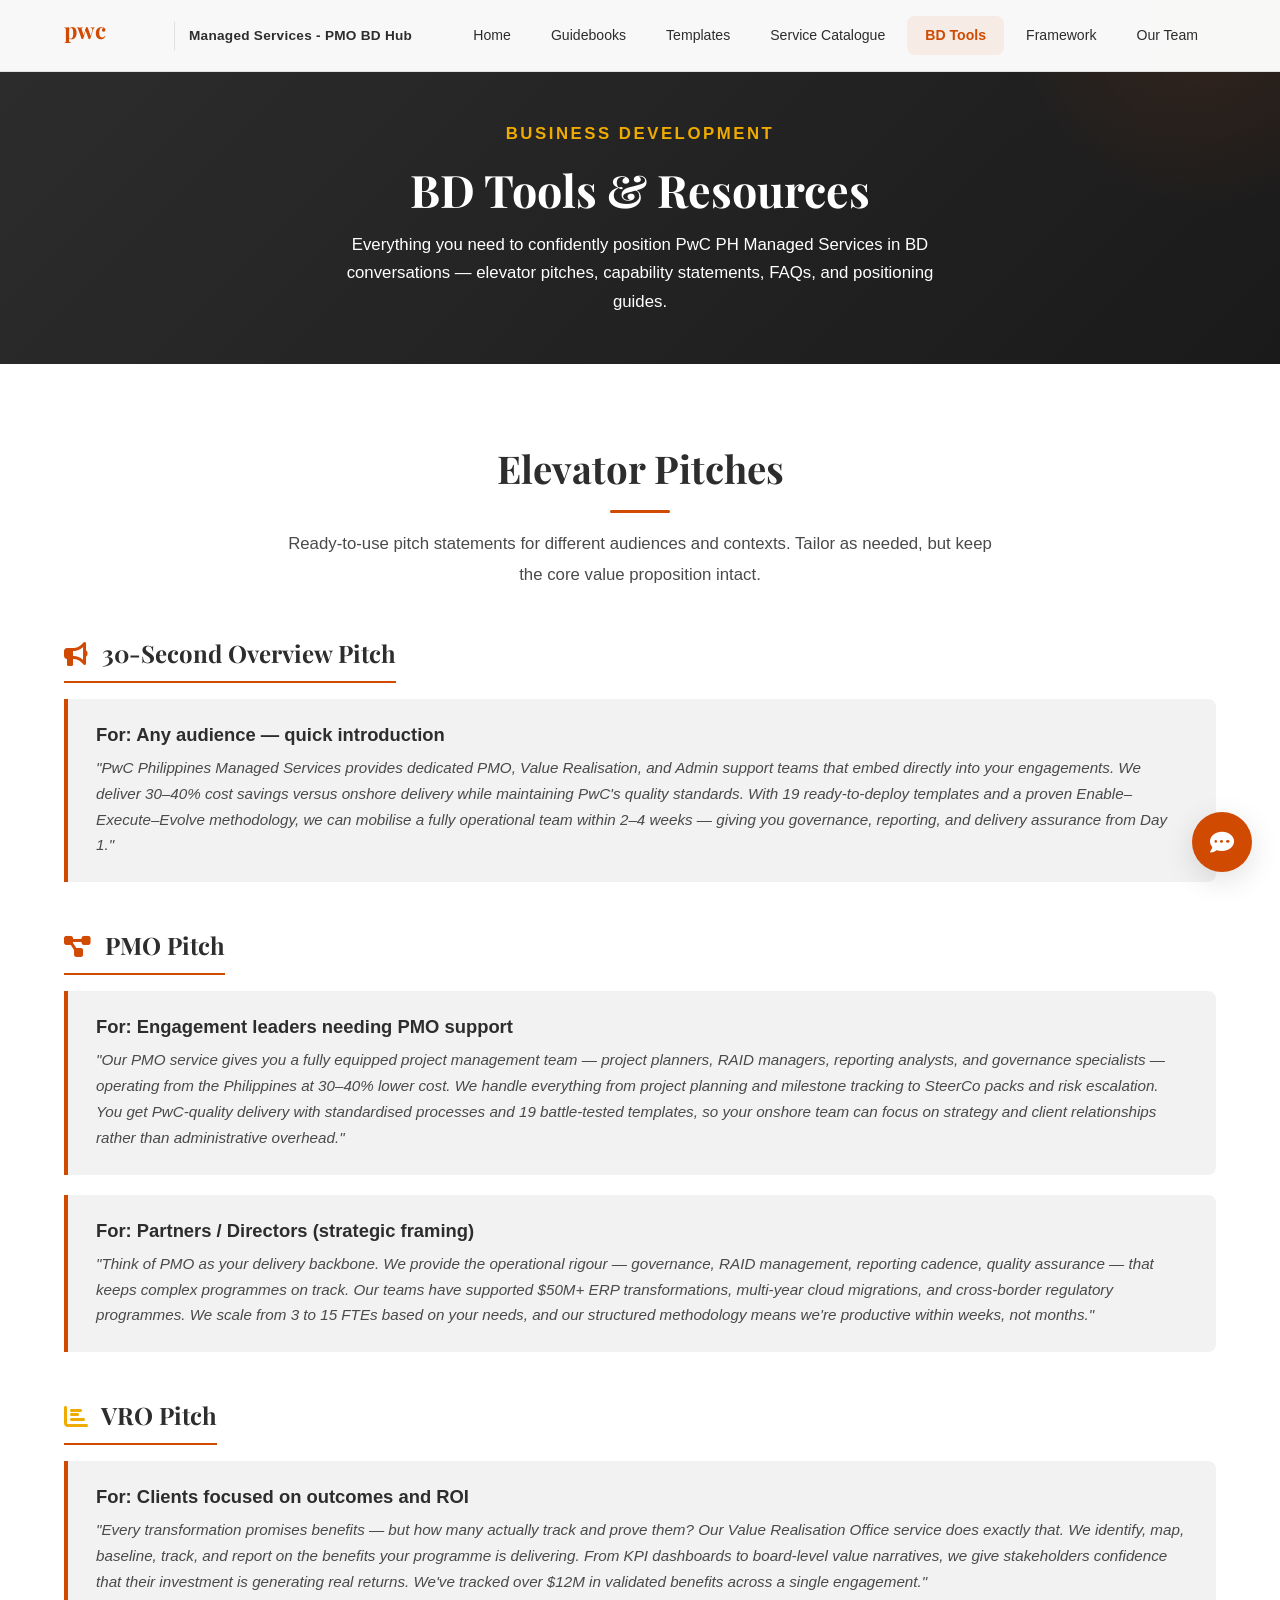
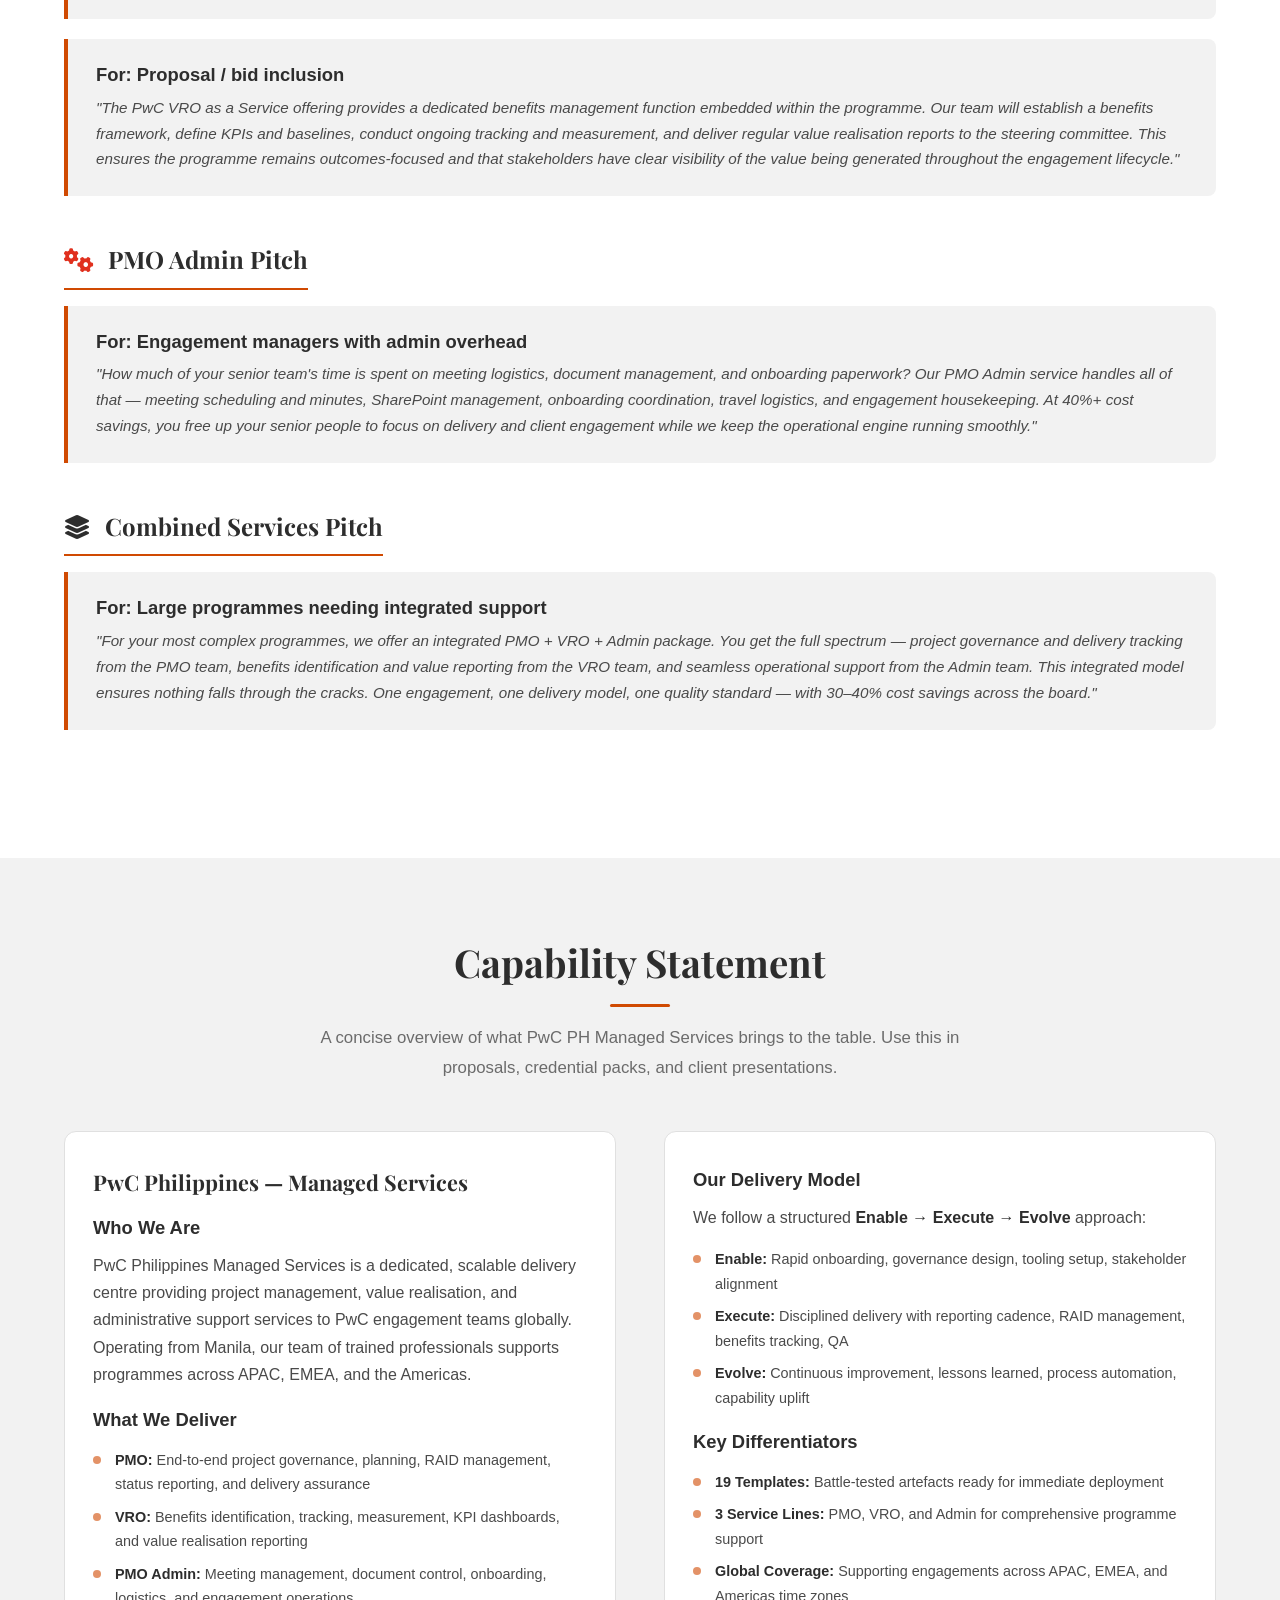
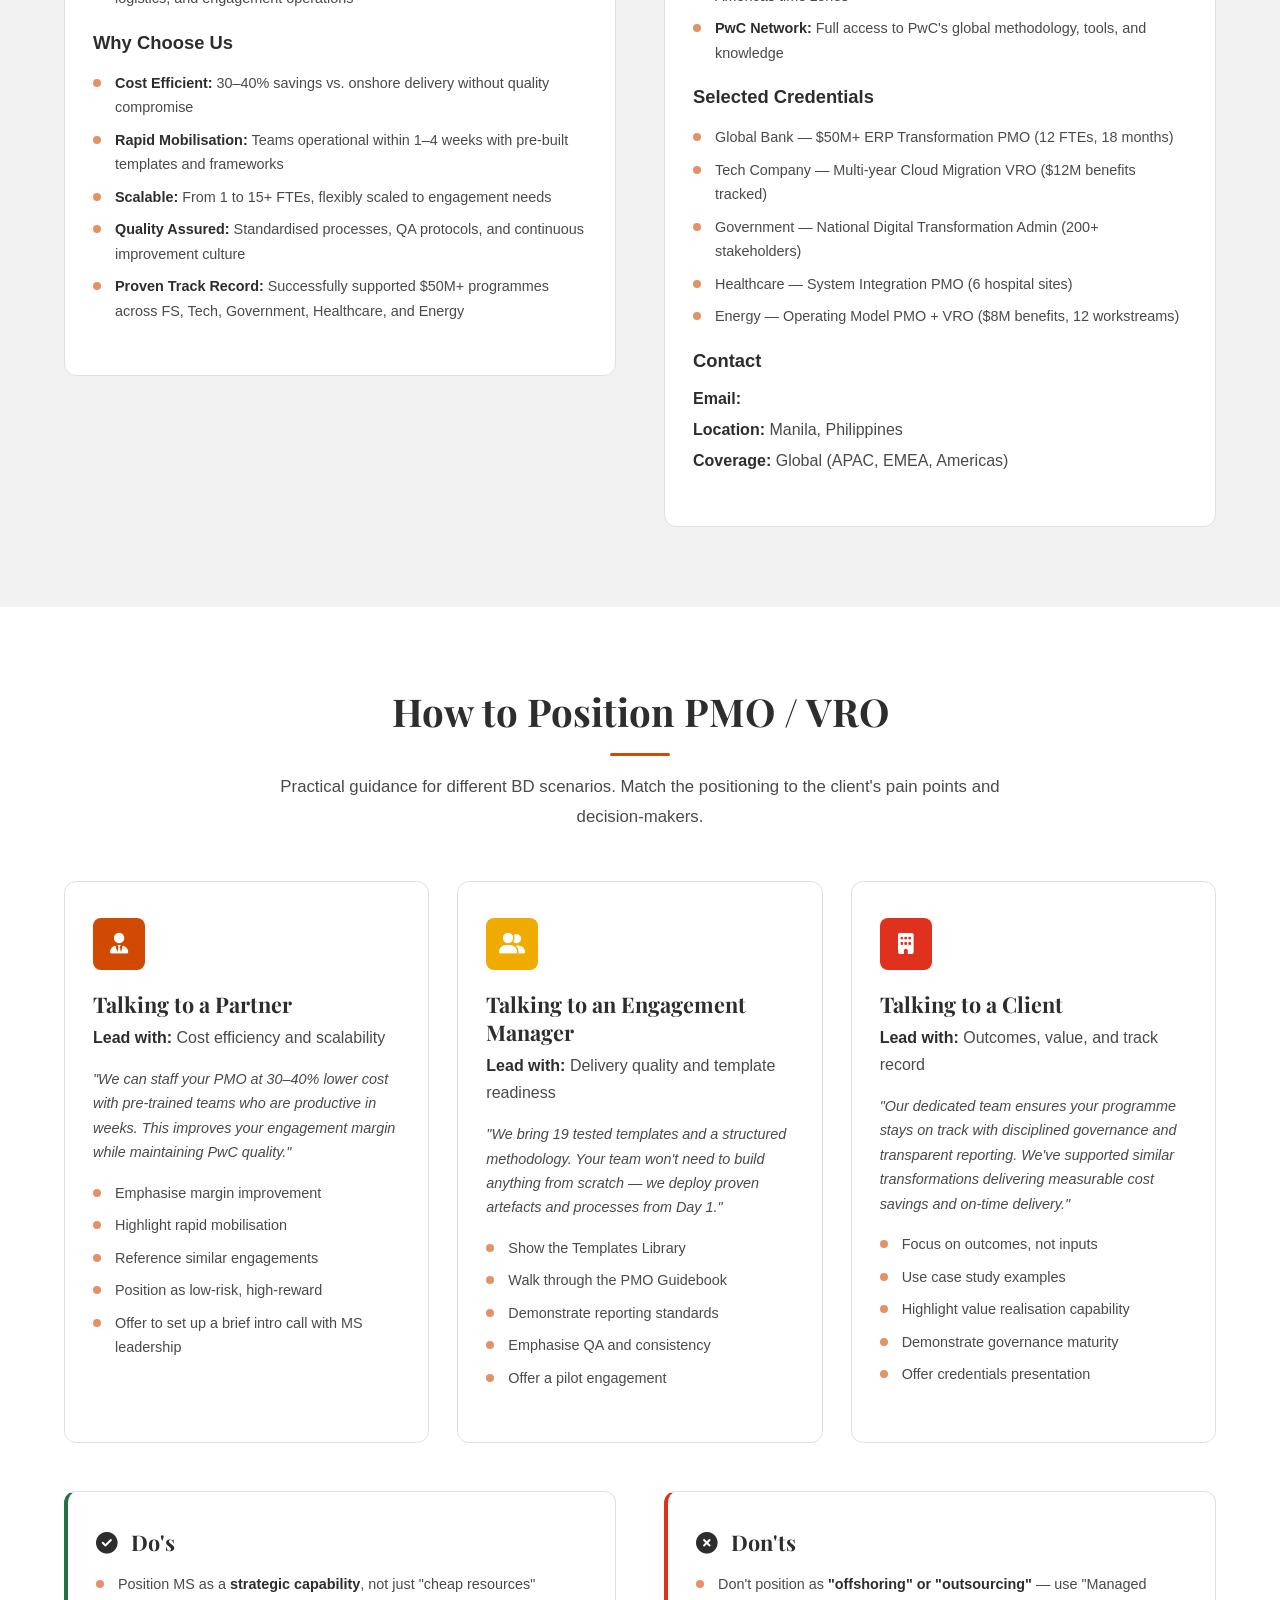
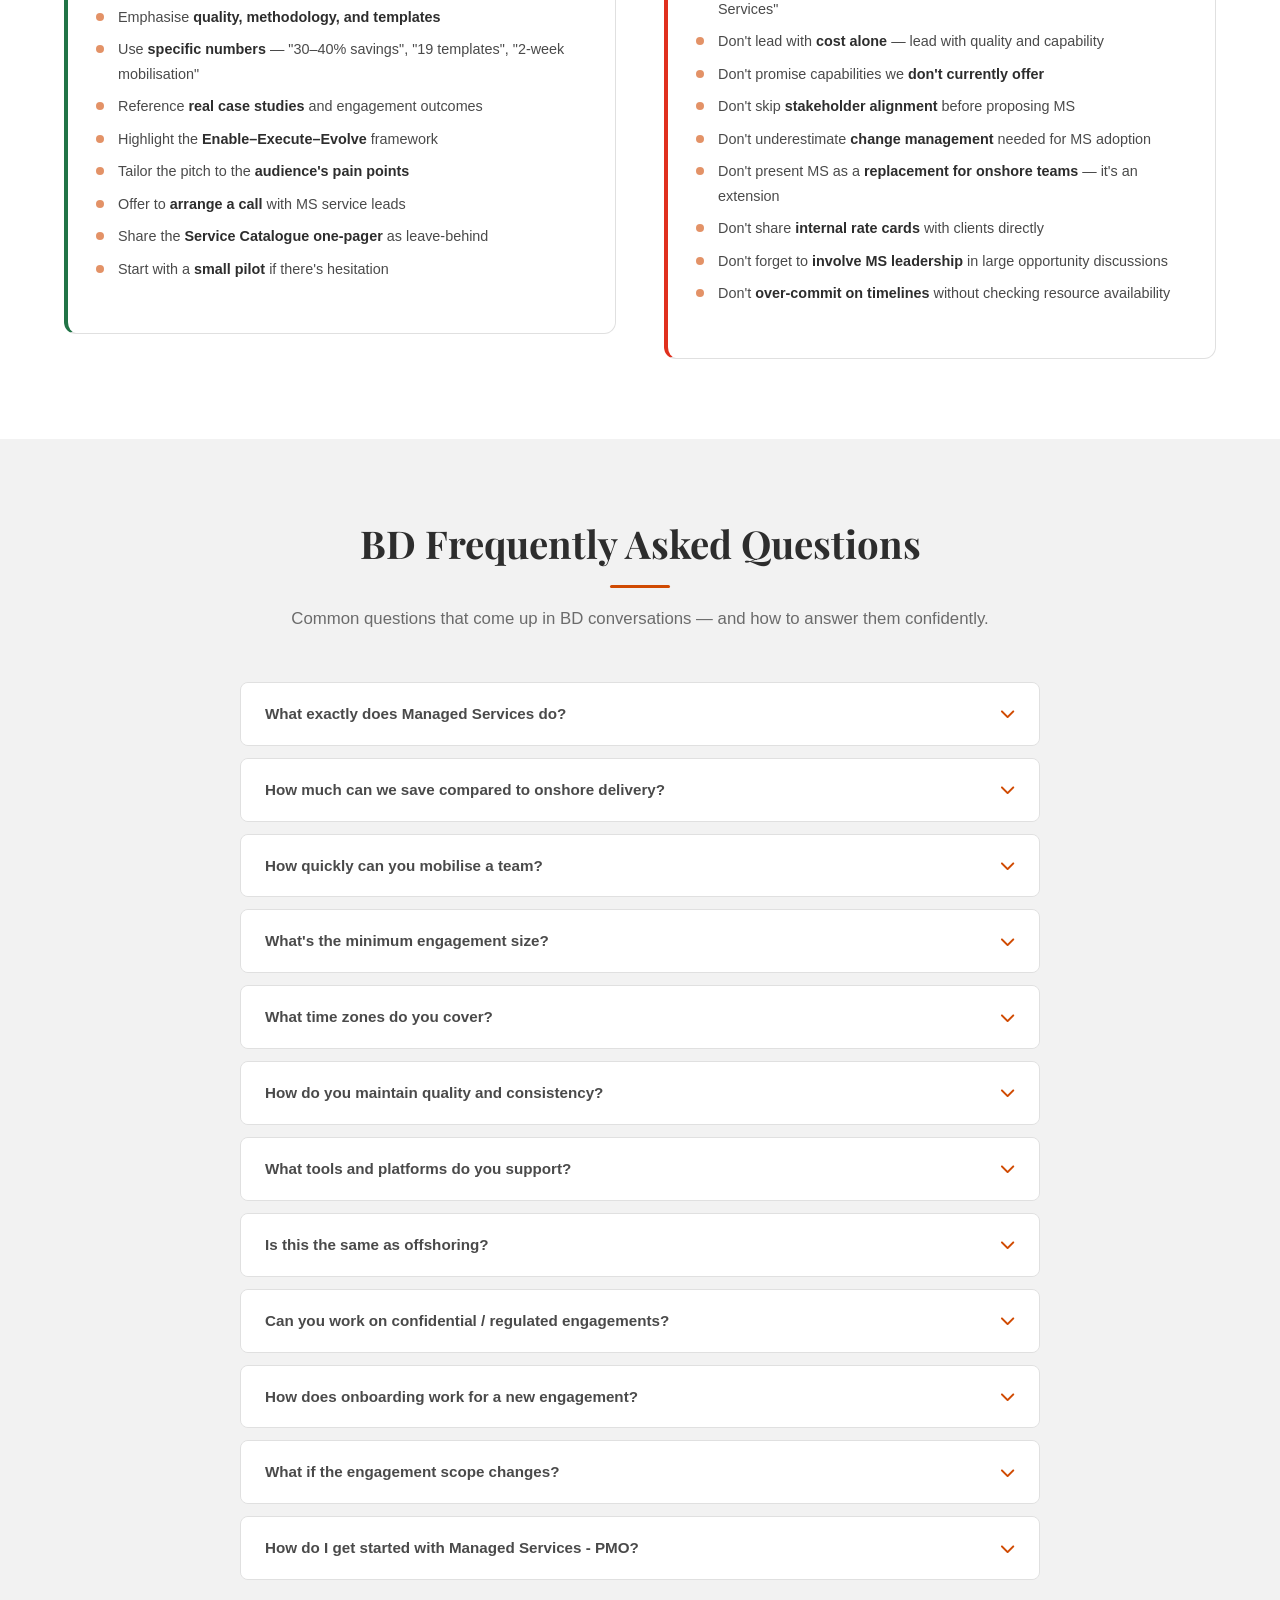
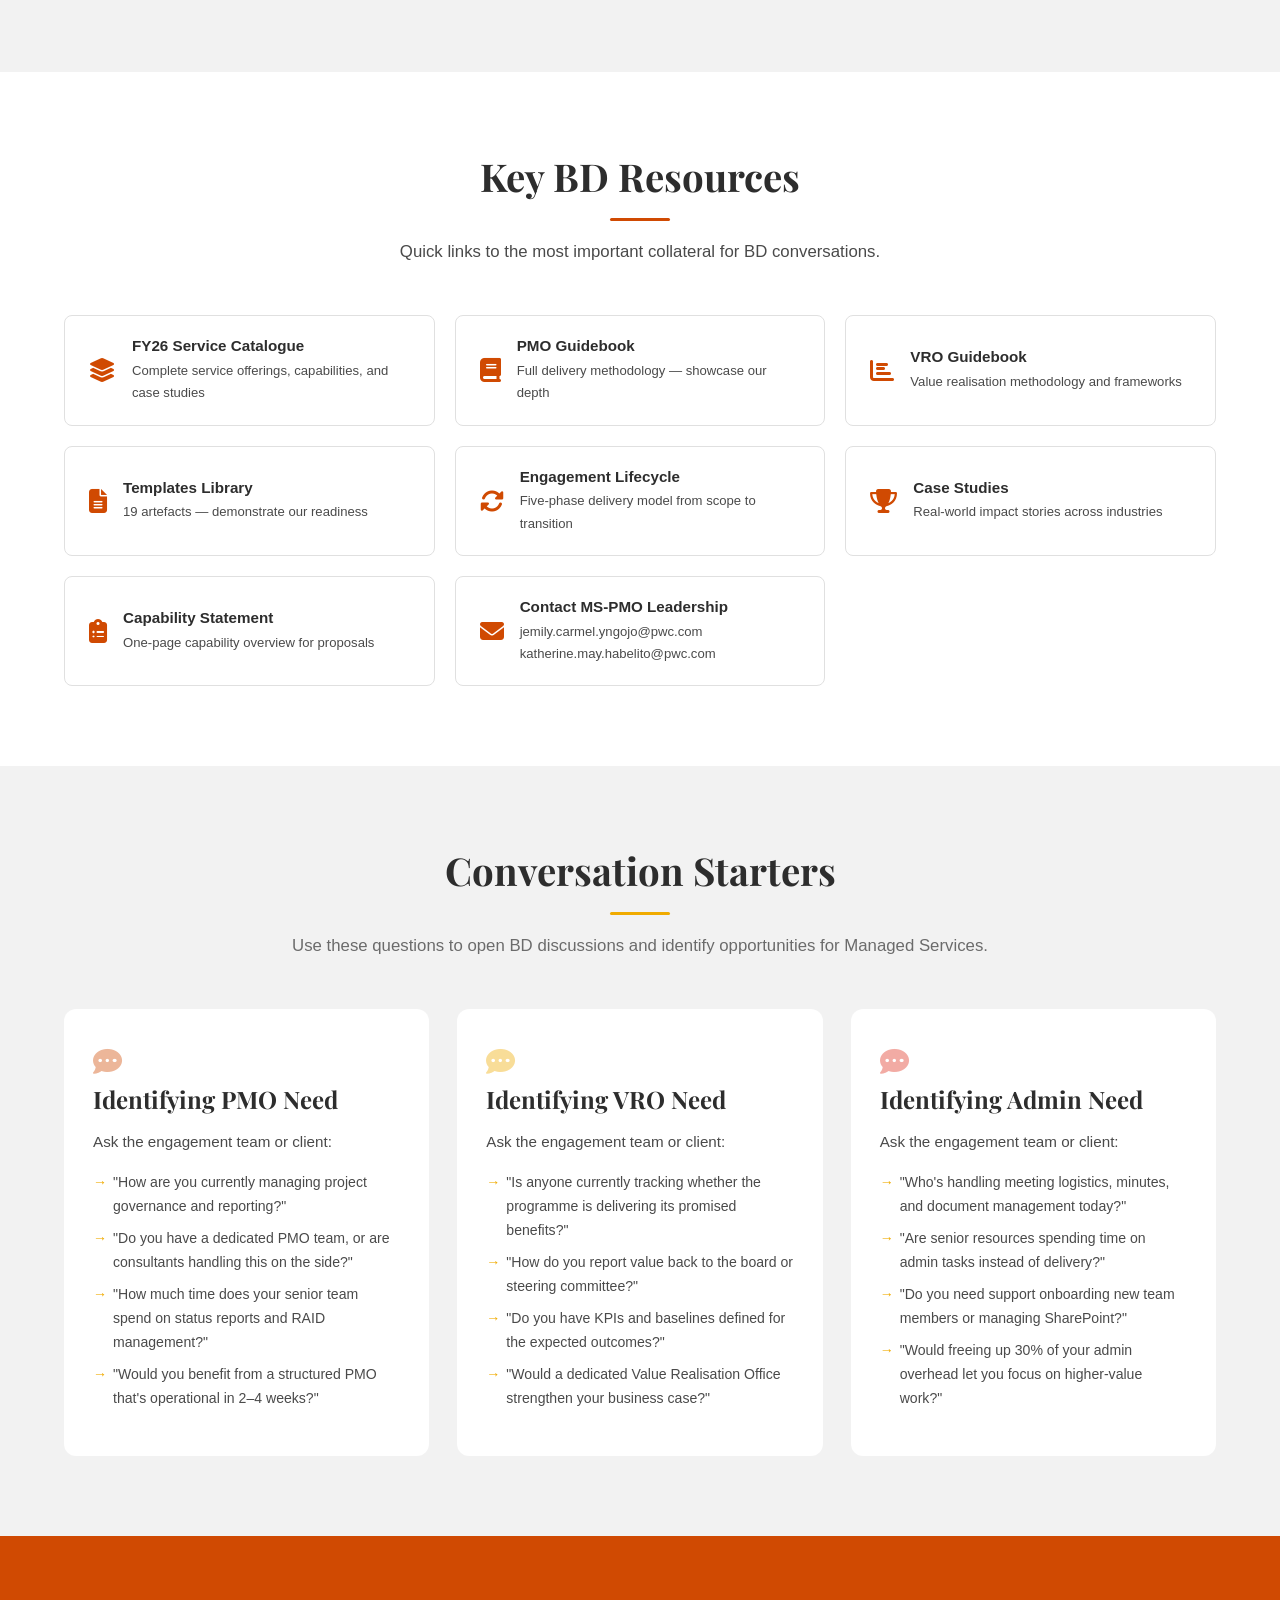
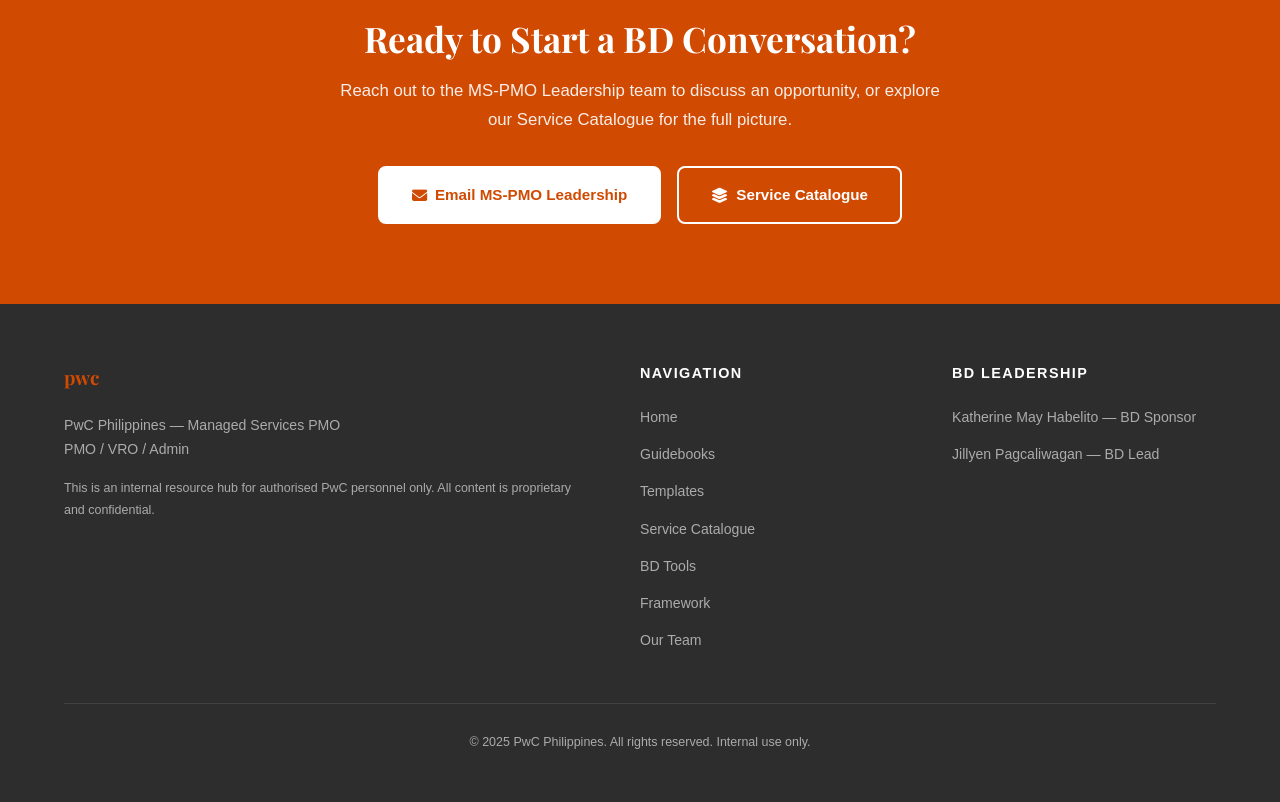
==== commit 9fcadf5a: "Update bd-tools.html" ====
--- a/bd-tools.html
+++ b/bd-tools.html
@@ -67,7 +67,7 @@
             <h3><i class="fas fa-project-diagram" style="color:#D04A02; margin-right:8px;"></i> PMO Pitch</h3>
             <div class="pitch-card">
                 <h4>For: Engagement leaders needing PMO support</h4>
-                <p>"Our PMO service gives you a fully equipped project management team — project planners, RAID managers, reporting analysts, and governance specialists — operating from the Philippines at 30–40% lower cost. We handle everything from project planning and milestone tracking to SteerCo packs and risk escalation. You get PwC-quality delivery with standardised processes and 50+ battle-tested templates, so your onshore team can focus on strategy and client relationships rather than administrative overhead."</p>
+                <p>"Our PMO service gives you a fully equipped project management team — project planners, RAID managers, reporting analysts, and governance specialists — operating from the Philippines at 30–40% lower cost. We handle everything from project planning and milestone tracking to SteerCo packs and risk escalation. You get PwC-quality delivery with standardised processes and 19 battle-tested templates, so your onshore team can focus on strategy and client relationships rather than administrative overhead."</p>
             </div>
             <div class="pitch-card" style="margin-top:16px;">
                 <h4>For: Partners / Directors (strategic framing)</h4>
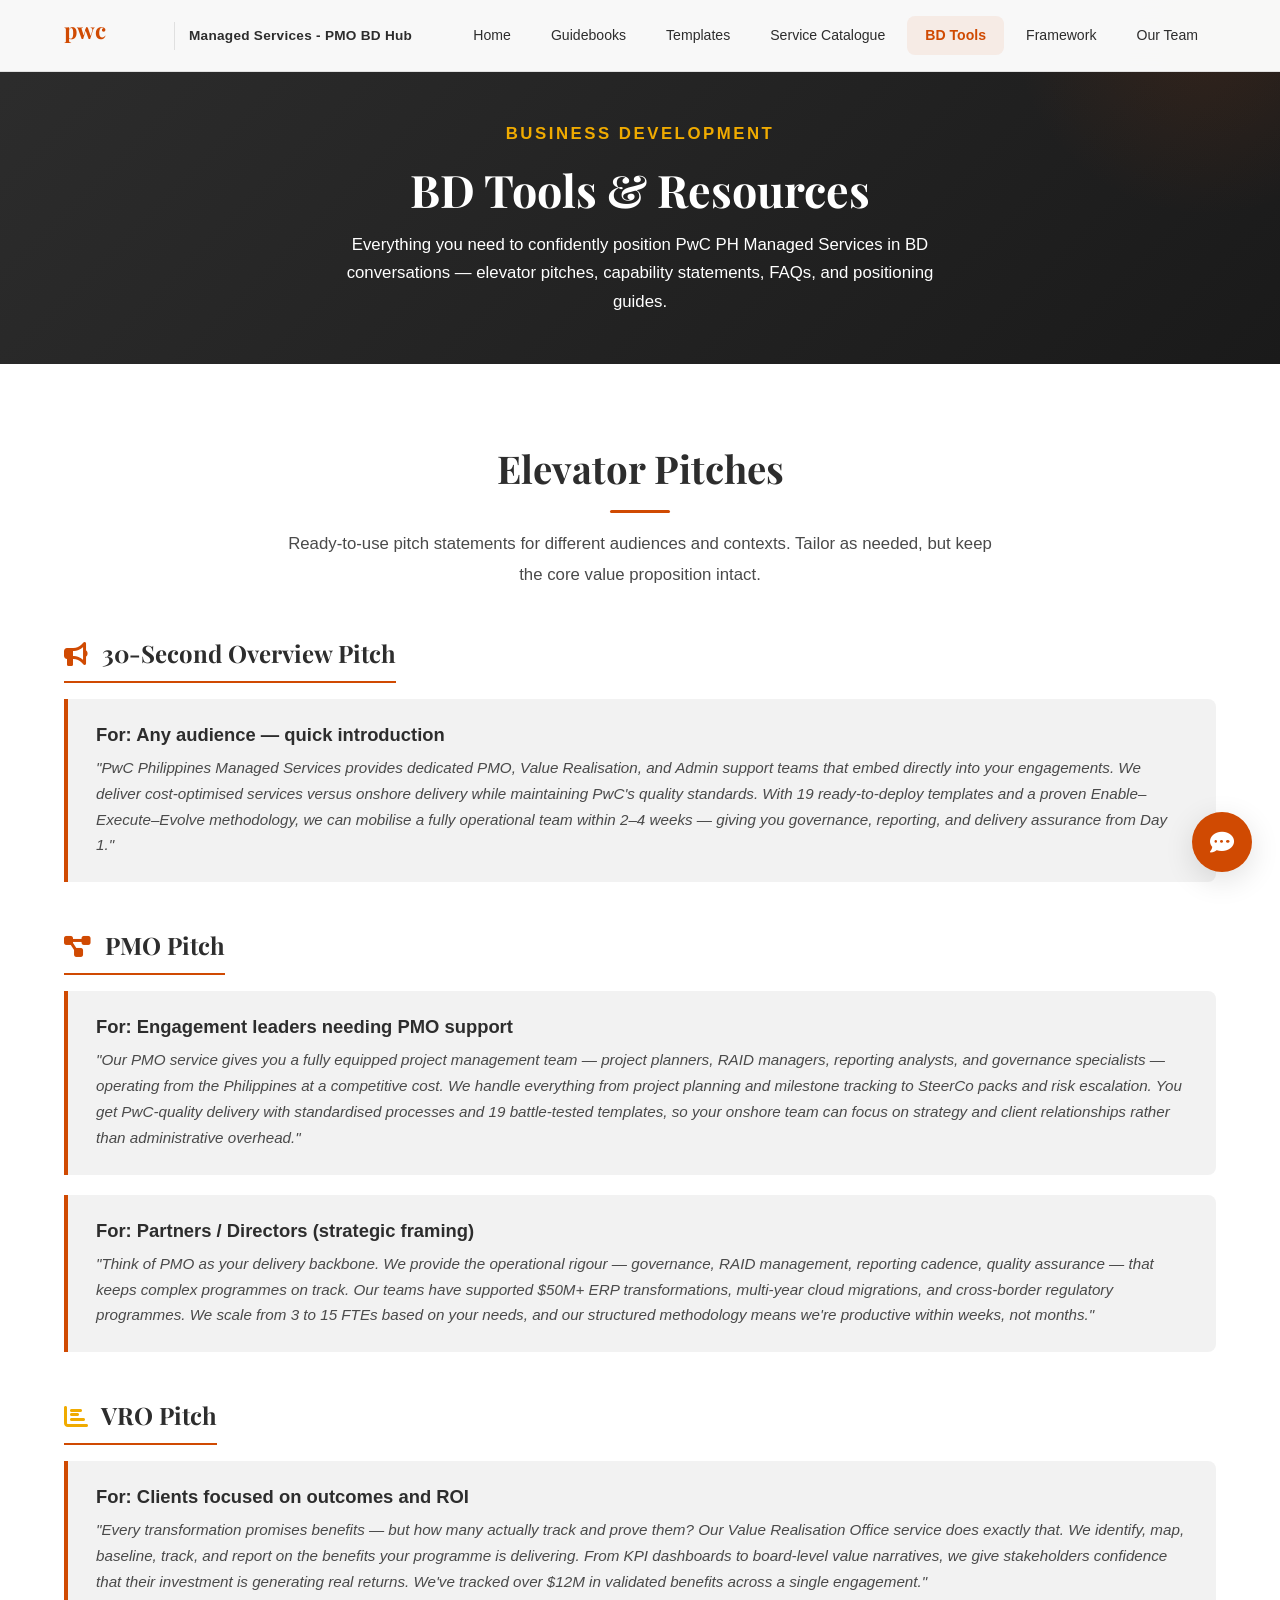
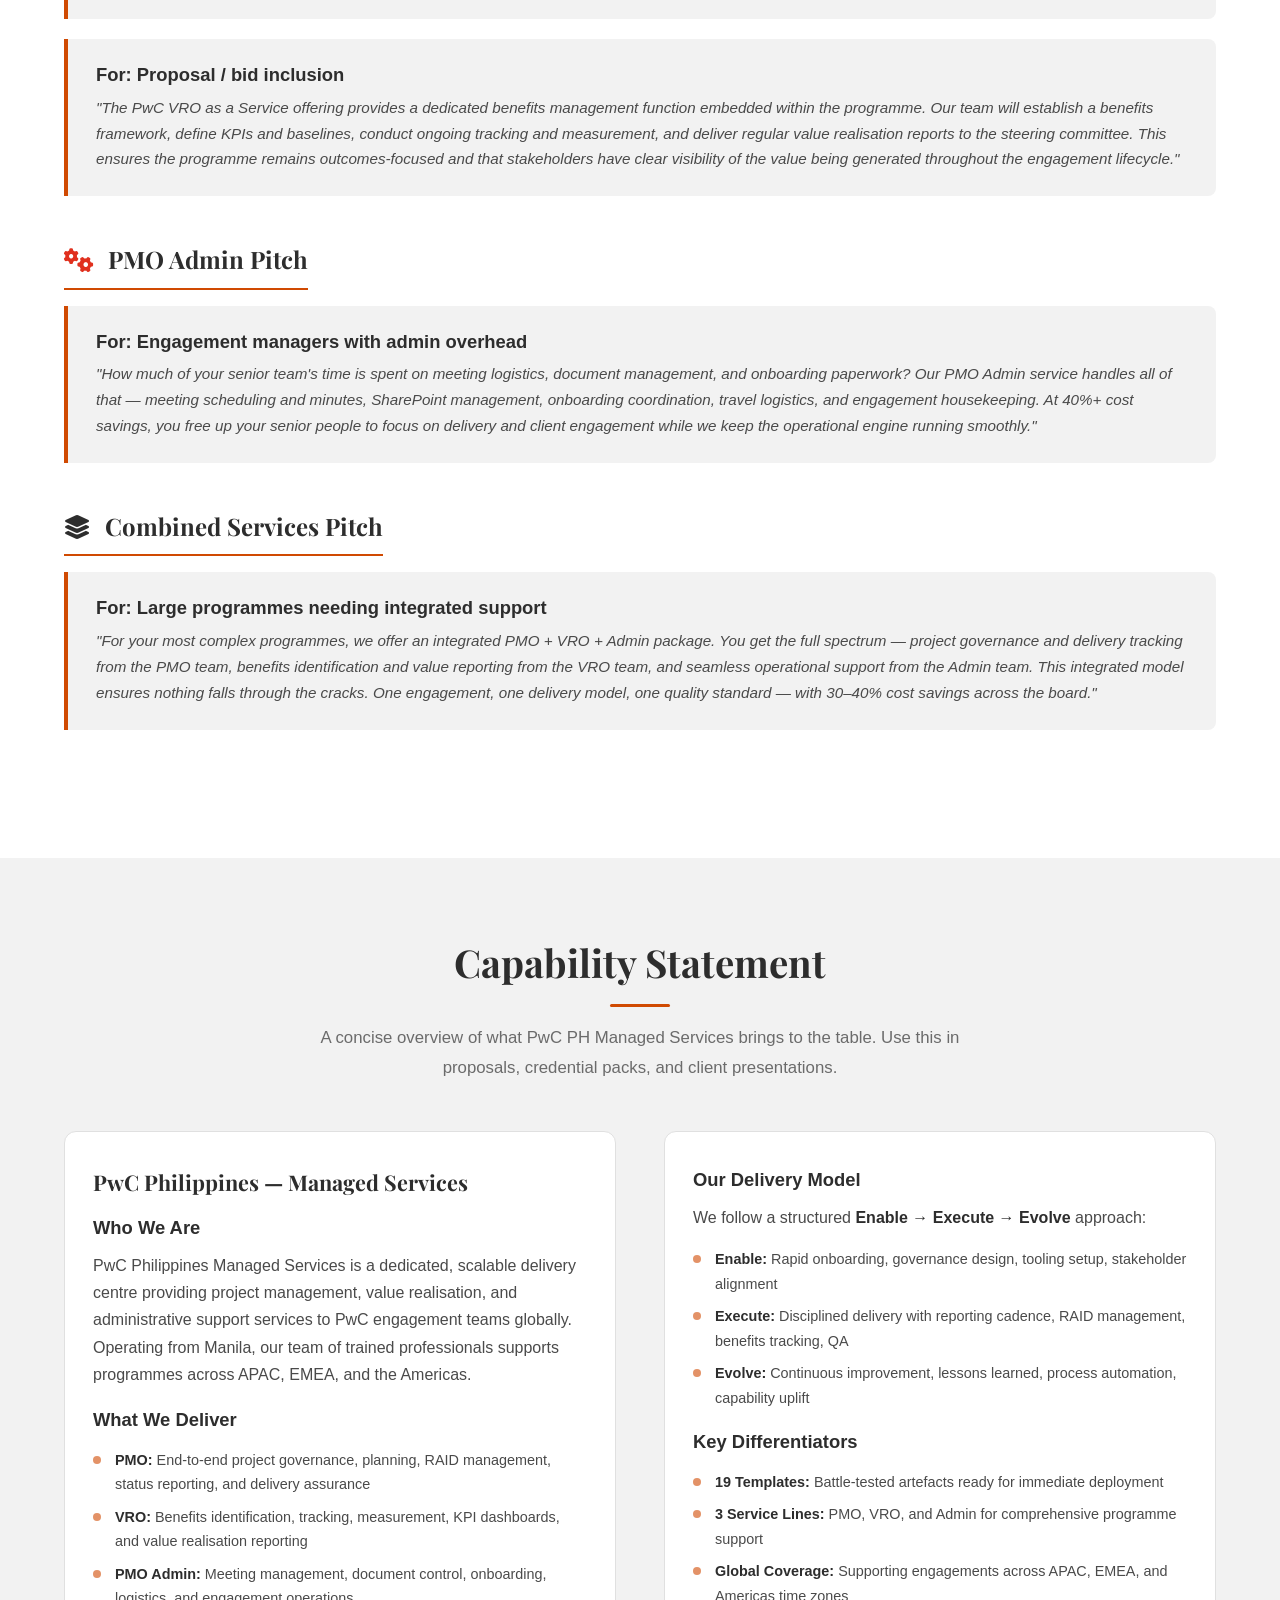
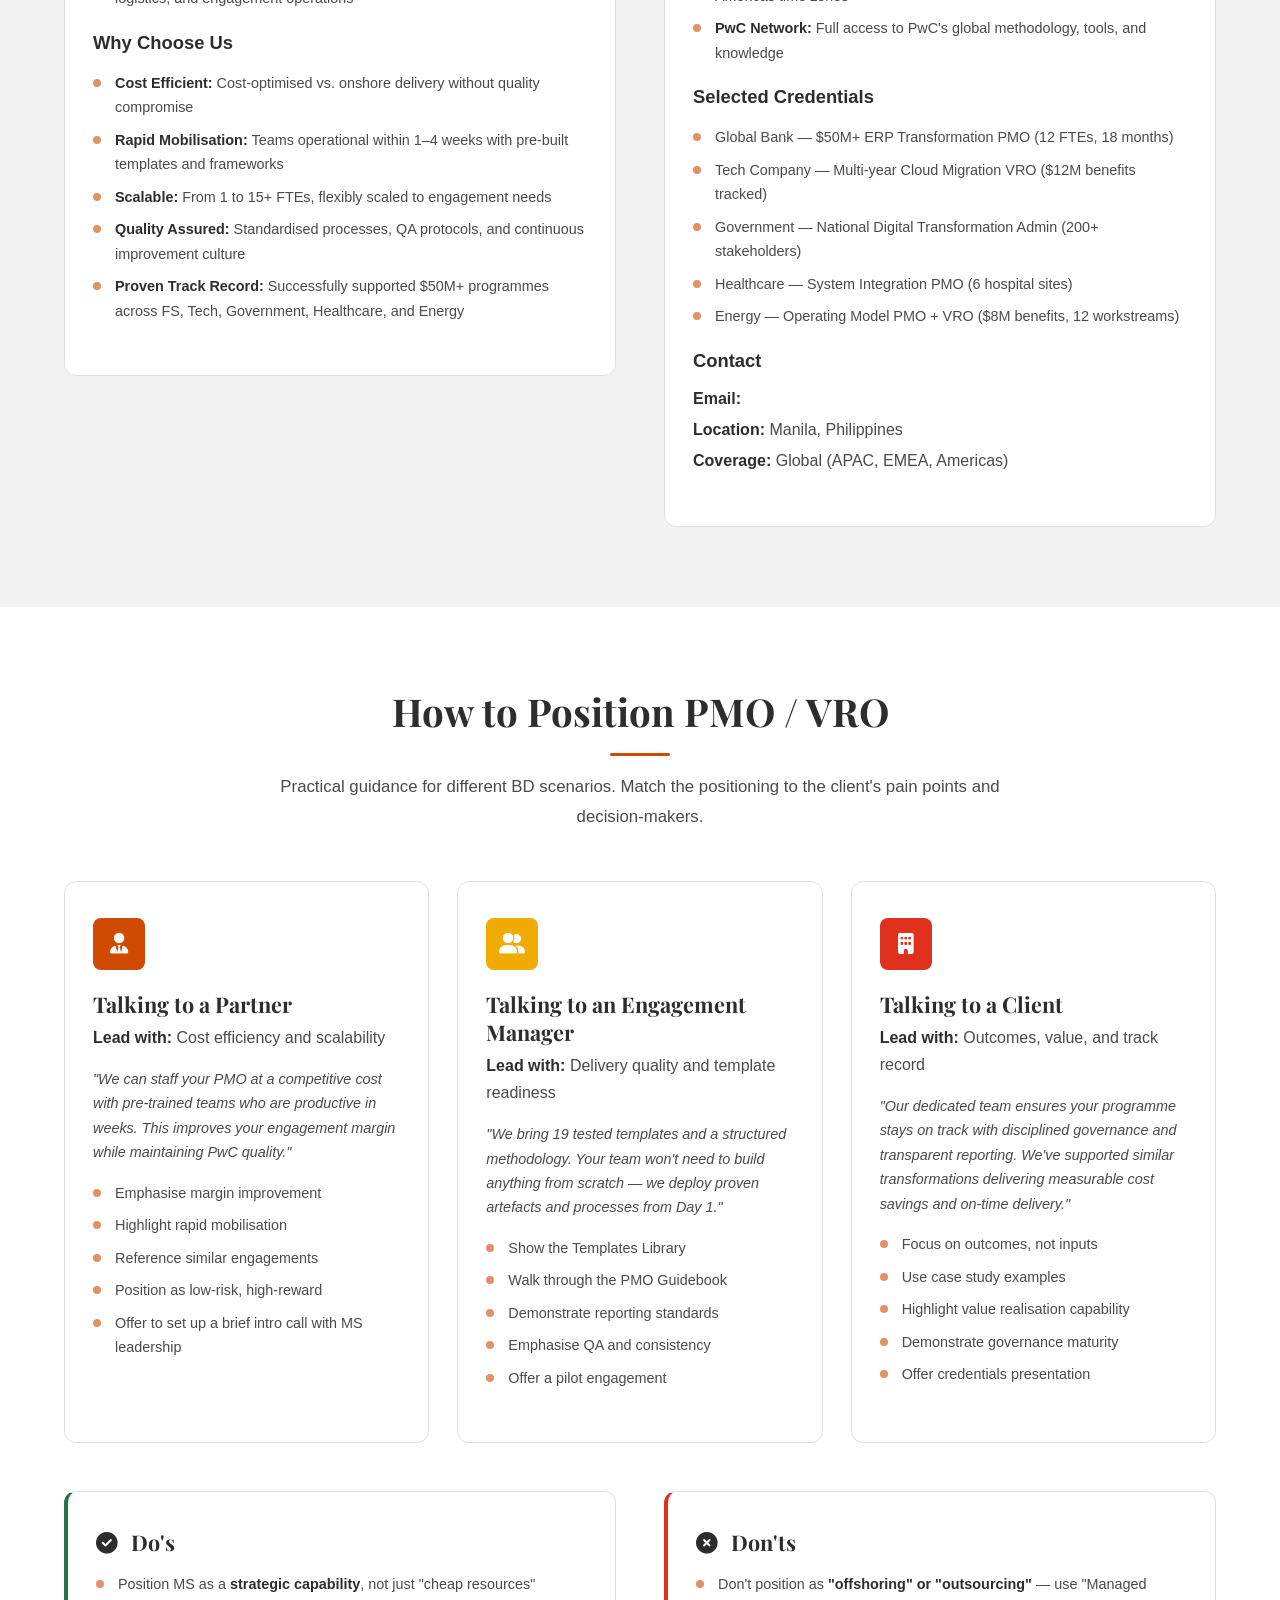
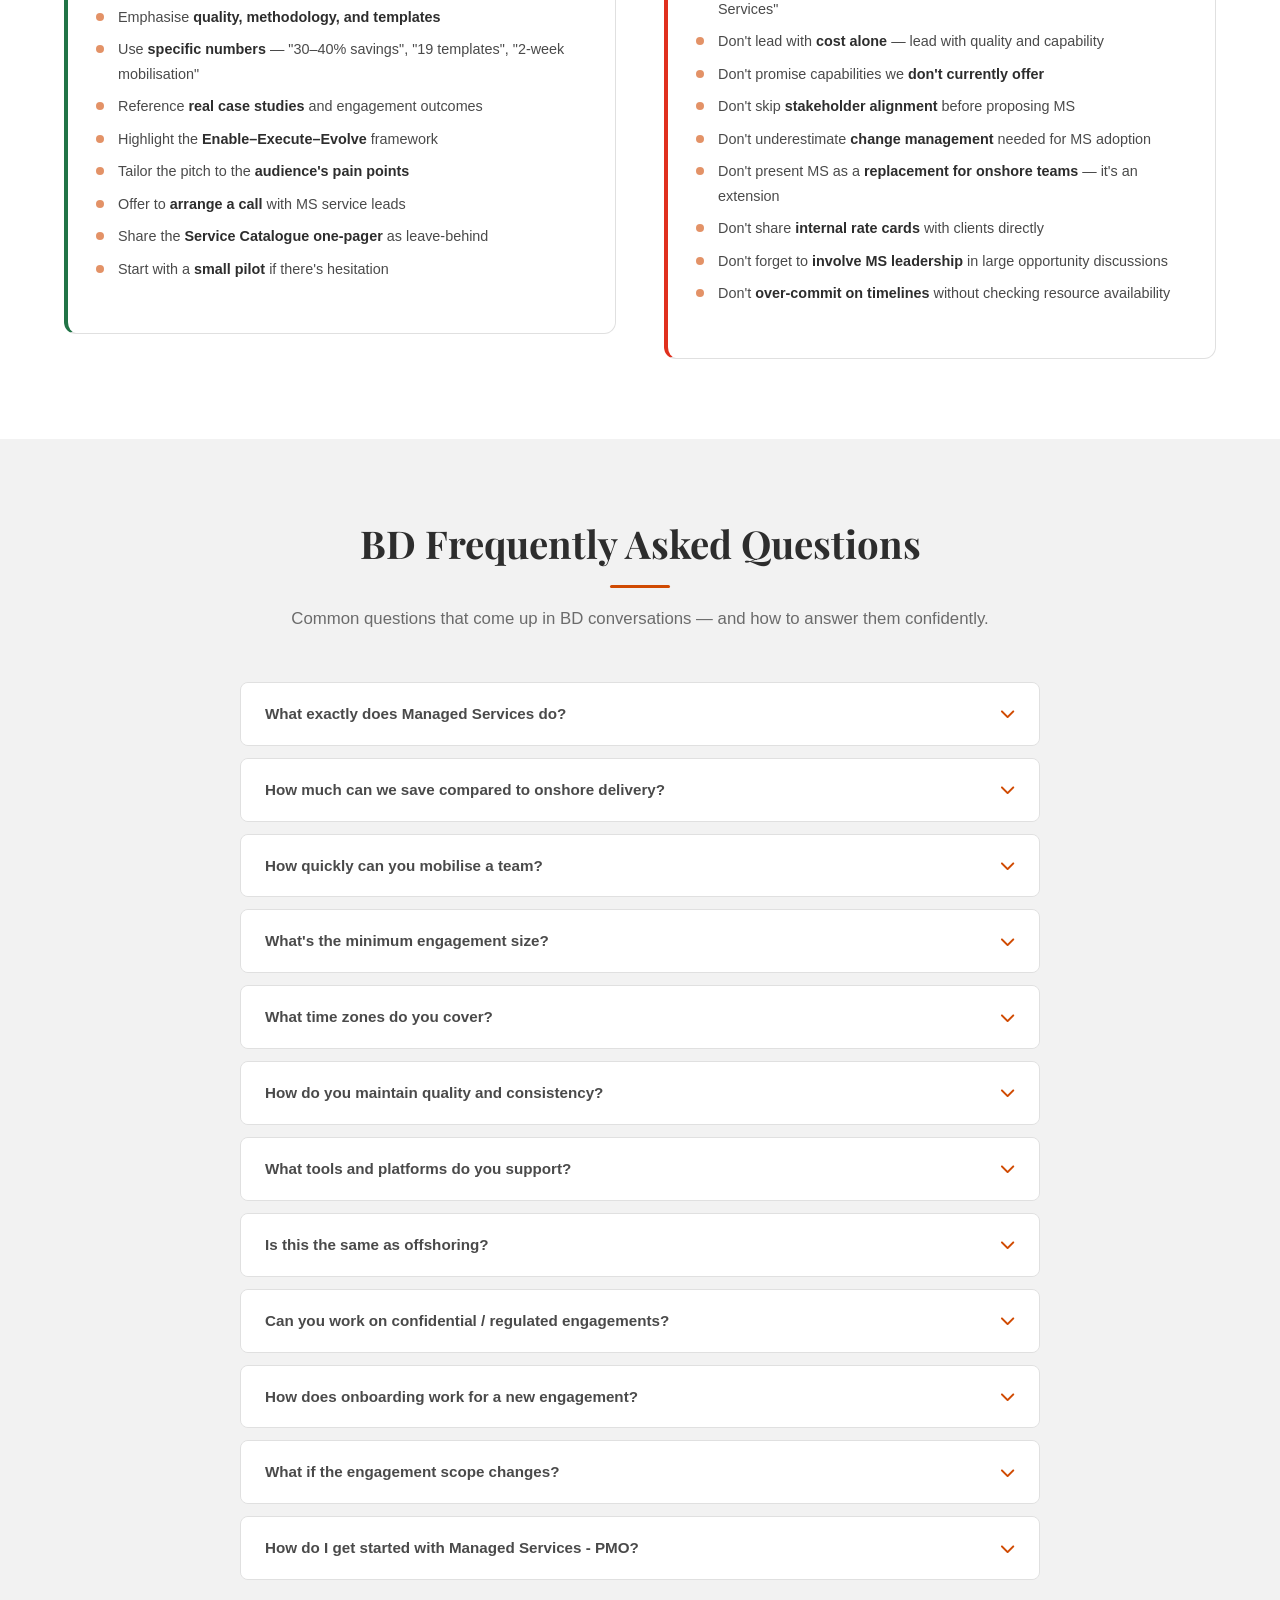
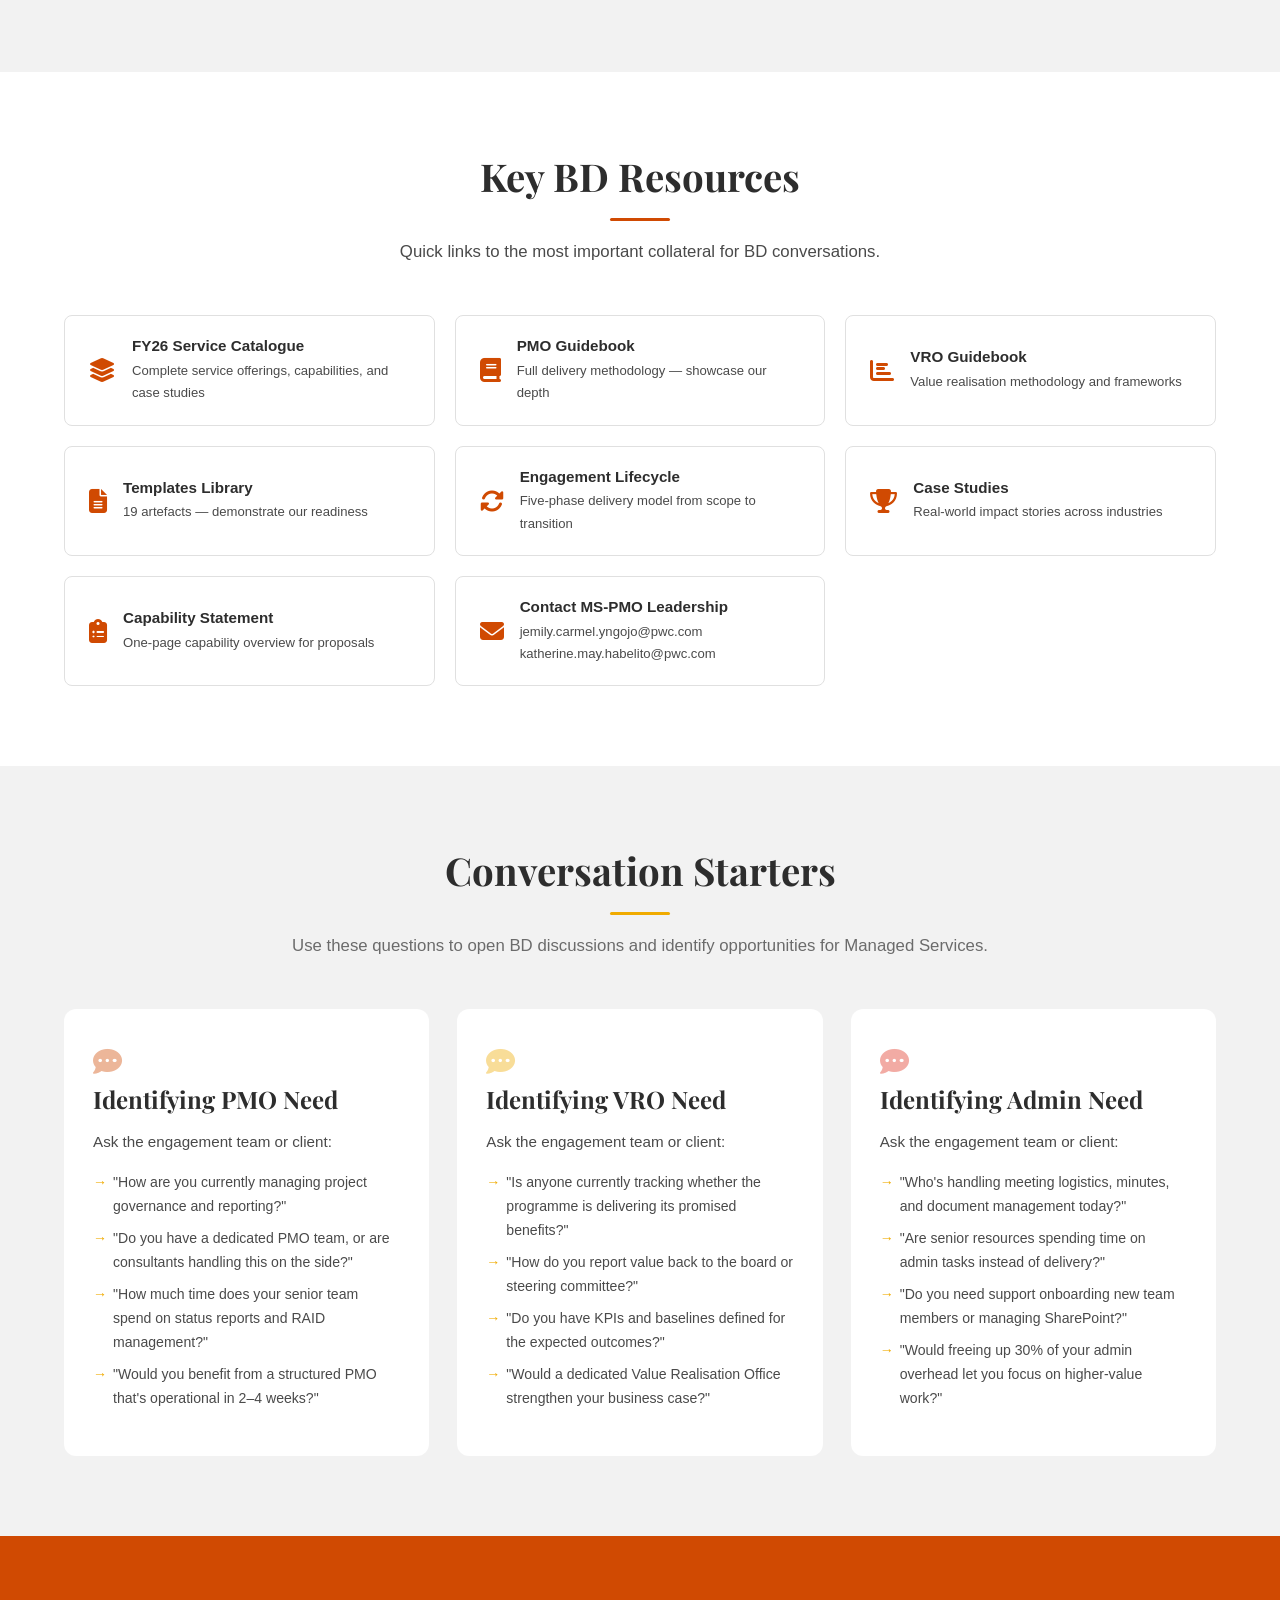
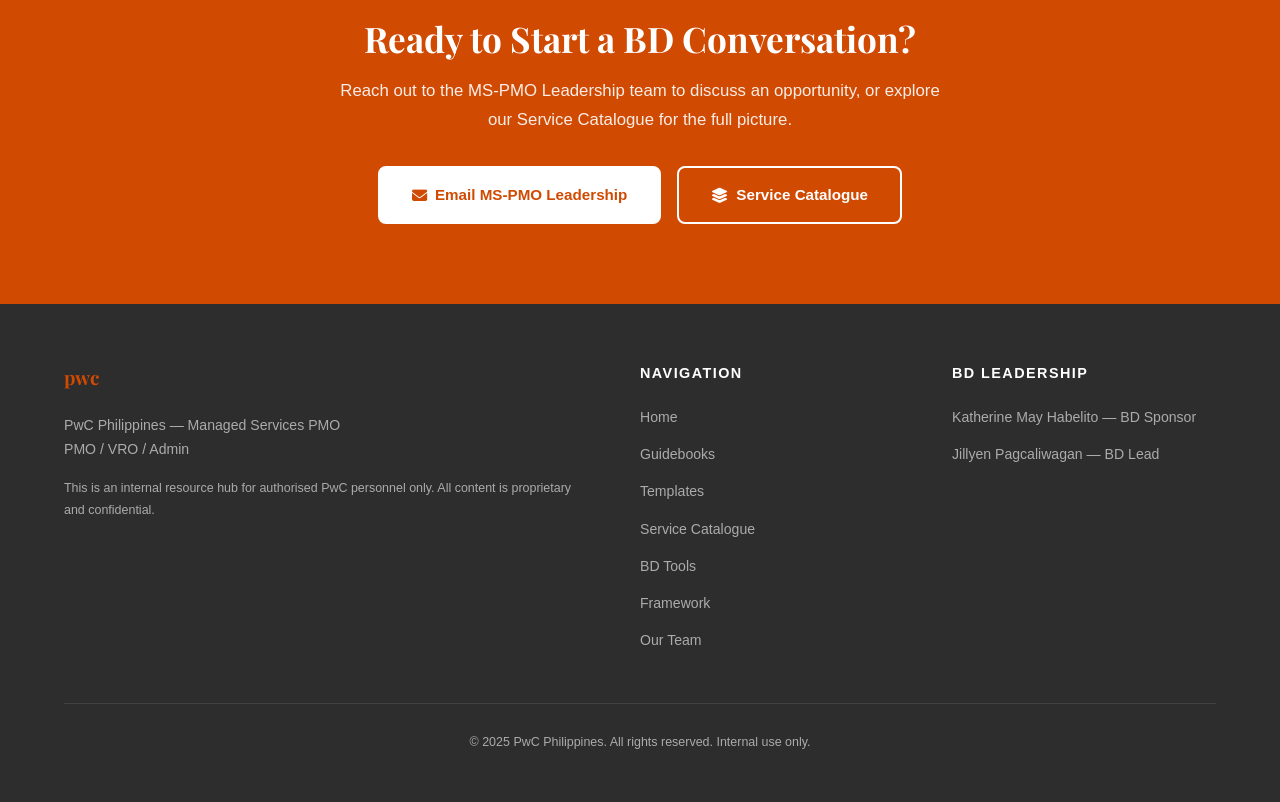
==== commit 4ae59b88: "Update bd-tools.html" ====
--- a/bd-tools.html
+++ b/bd-tools.html
@@ -59,7 +59,7 @@
             <h3><i class="fas fa-bullhorn" style="color:#D04A02; margin-right:8px;"></i> 30-Second Overview Pitch</h3>
             <div class="pitch-card">
                 <h4>For: Any audience — quick introduction</h4>
-                <p>"PwC Philippines Managed Services provides dedicated PMO, Value Realisation, and Admin support teams that embed directly into your engagements. We deliver 30–40% cost savings versus onshore delivery while maintaining PwC's quality standards. With 19 ready-to-deploy templates and a proven Enable–Execute–Evolve methodology, we can mobilise a fully operational team within 2–4 weeks — giving you governance, reporting, and delivery assurance from Day 1."</p>
+                <p>"PwC Philippines Managed Services provides dedicated PMO, Value Realisation, and Admin support teams that embed directly into your engagements. We deliver cost-optimised services versus onshore delivery while maintaining PwC's quality standards. With 19 ready-to-deploy templates and a proven Enable–Execute–Evolve methodology, we can mobilise a fully operational team within 2–4 weeks — giving you governance, reporting, and delivery assurance from Day 1."</p>
             </div>
         </div>
 
@@ -67,7 +67,7 @@
             <h3><i class="fas fa-project-diagram" style="color:#D04A02; margin-right:8px;"></i> PMO Pitch</h3>
             <div class="pitch-card">
                 <h4>For: Engagement leaders needing PMO support</h4>
-                <p>"Our PMO service gives you a fully equipped project management team — project planners, RAID managers, reporting analysts, and governance specialists — operating from the Philippines at 30–40% lower cost. We handle everything from project planning and milestone tracking to SteerCo packs and risk escalation. You get PwC-quality delivery with standardised processes and 19 battle-tested templates, so your onshore team can focus on strategy and client relationships rather than administrative overhead."</p>
+                <p>"Our PMO service gives you a fully equipped project management team — project planners, RAID managers, reporting analysts, and governance specialists — operating from the Philippines at a competitive cost. We handle everything from project planning and milestone tracking to SteerCo packs and risk escalation. You get PwC-quality delivery with standardised processes and 19 battle-tested templates, so your onshore team can focus on strategy and client relationships rather than administrative overhead."</p>
             </div>
             <div class="pitch-card" style="margin-top:16px;">
                 <h4>For: Partners / Directors (strategic framing)</h4>
@@ -130,7 +130,7 @@
 
                     <h4 style="color:#D04A02; margin-bottom:12px; margin-top:20px; font-family:var(--font-body);">Why Choose Us</h4>
                     <ul class="service-features">
-                        <li><strong>Cost Efficient:</strong> 30–40% savings vs. onshore delivery without quality compromise</li>
+                        <li><strong>Cost Efficient:</strong> Cost-optimised vs. onshore delivery without quality compromise</li>
                         <li><strong>Rapid Mobilisation:</strong> Teams operational within 1–4 weeks with pre-built templates and frameworks</li>
                         <li><strong>Scalable:</strong> From 1 to 15+ FTEs, flexibly scaled to engagement needs</li>
                         <li><strong>Quality Assured:</strong> Standardised processes, QA protocols, and continuous improvement culture</li>
@@ -190,7 +190,7 @@
                 </div>
                 <h3>Talking to a Partner</h3>
                 <p><strong>Lead with:</strong> Cost efficiency and scalability</p>
-                <p style="font-size:0.9rem;"><em>"We can staff your PMO at 30–40% lower cost with pre-trained teams who are productive in weeks. This improves your engagement margin while maintaining PwC quality."</em></p>
+                <p style="font-size:0.9rem;"><em>"We can staff your PMO at a competitive cost with pre-trained teams who are productive in weeks. This improves your engagement margin while maintaining PwC quality."</em></p>
                 <ul class="service-features" style="margin-top:12px;">
                     <li>Emphasise margin improvement</li>
                     <li>Highlight rapid mobilisation</li>
@@ -298,7 +298,7 @@
                     <i class="fas fa-chevron-down"></i>
                 </div>
                 <div class="faq-answer">
-                    <p>Typically <strong>30–40% for PMO and VRO services</strong>, and <strong>40%+ for Admin services</strong> compared to equivalent onshore resourcing. These savings come from our Philippines-based delivery model while maintaining PwC's global quality standards and methodology.</p>
+                    <p>Our Philippines-based delivery model provides <strong>cost-optimised services</strong> compared to equivalent onshore resourcing. These savings come from our delivery model while maintaining PwC's global quality standards and methodology.</p>
                 </div>
             </div>
 
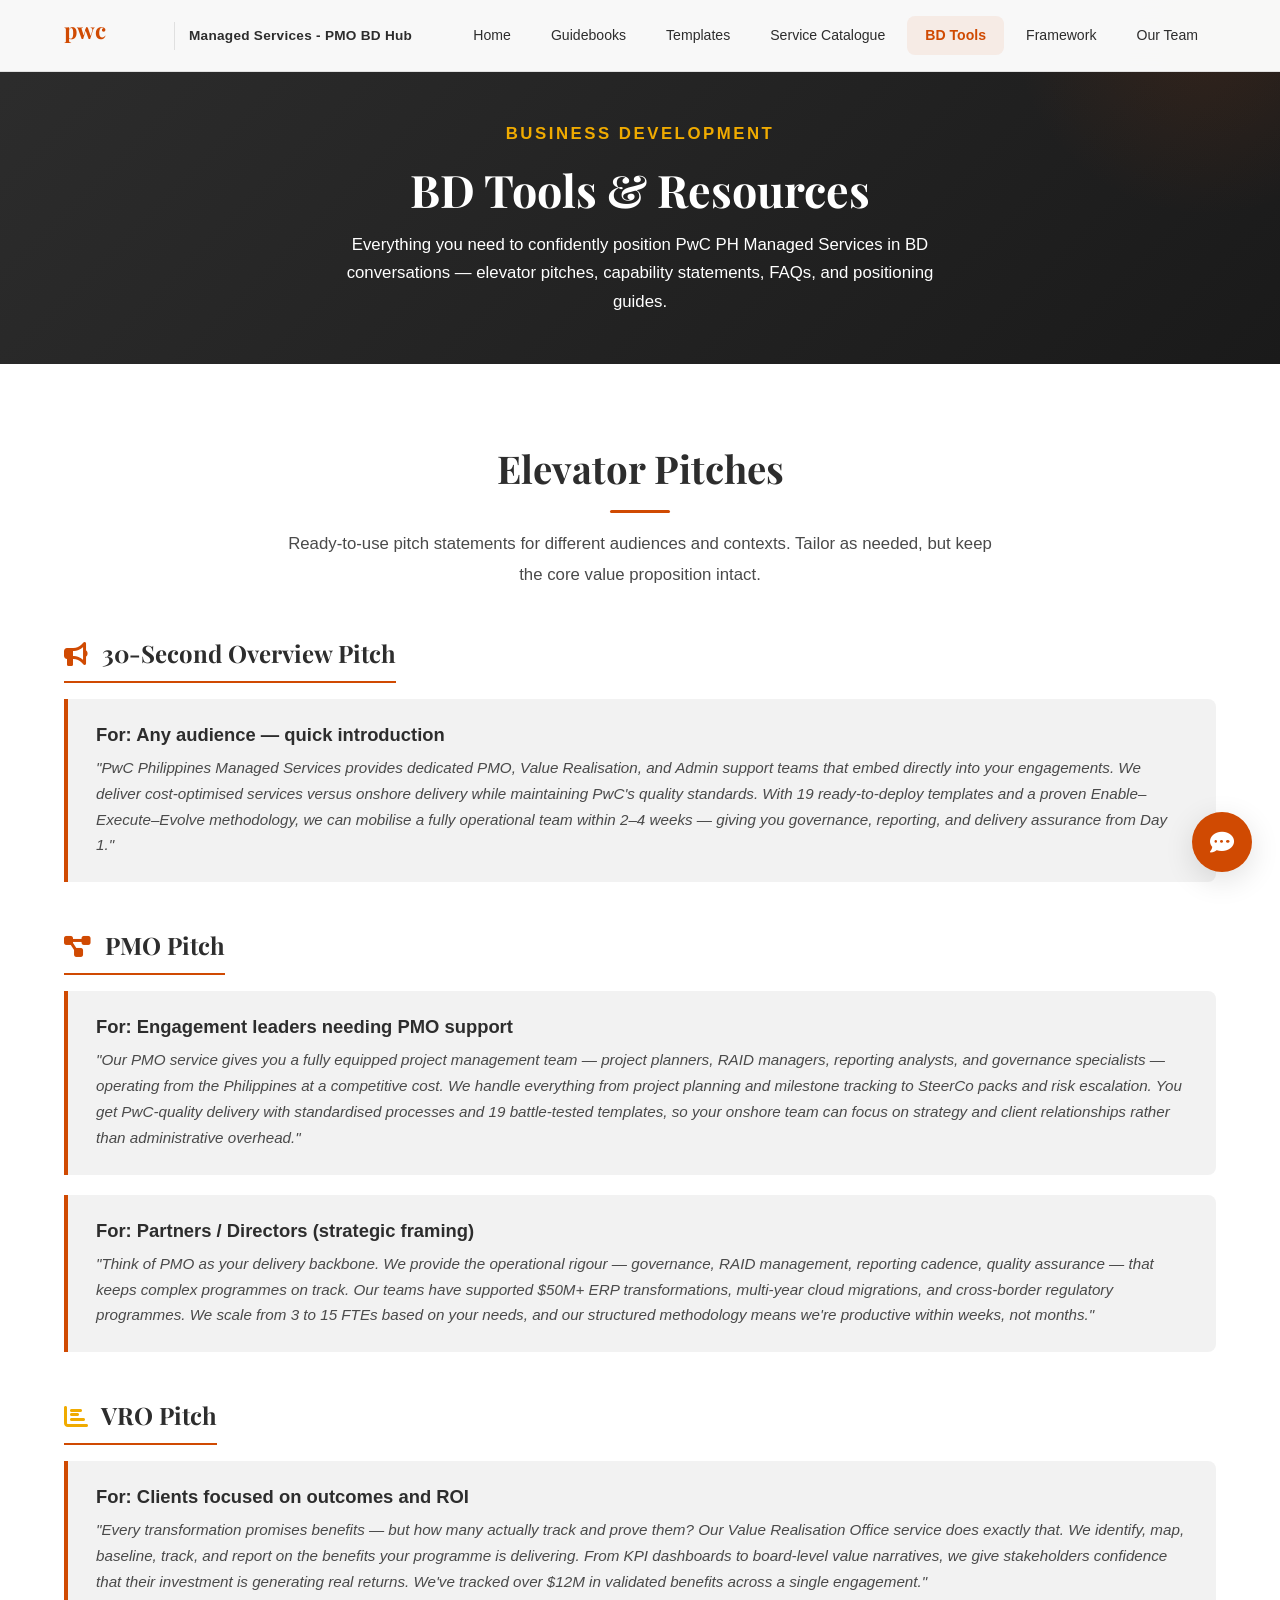
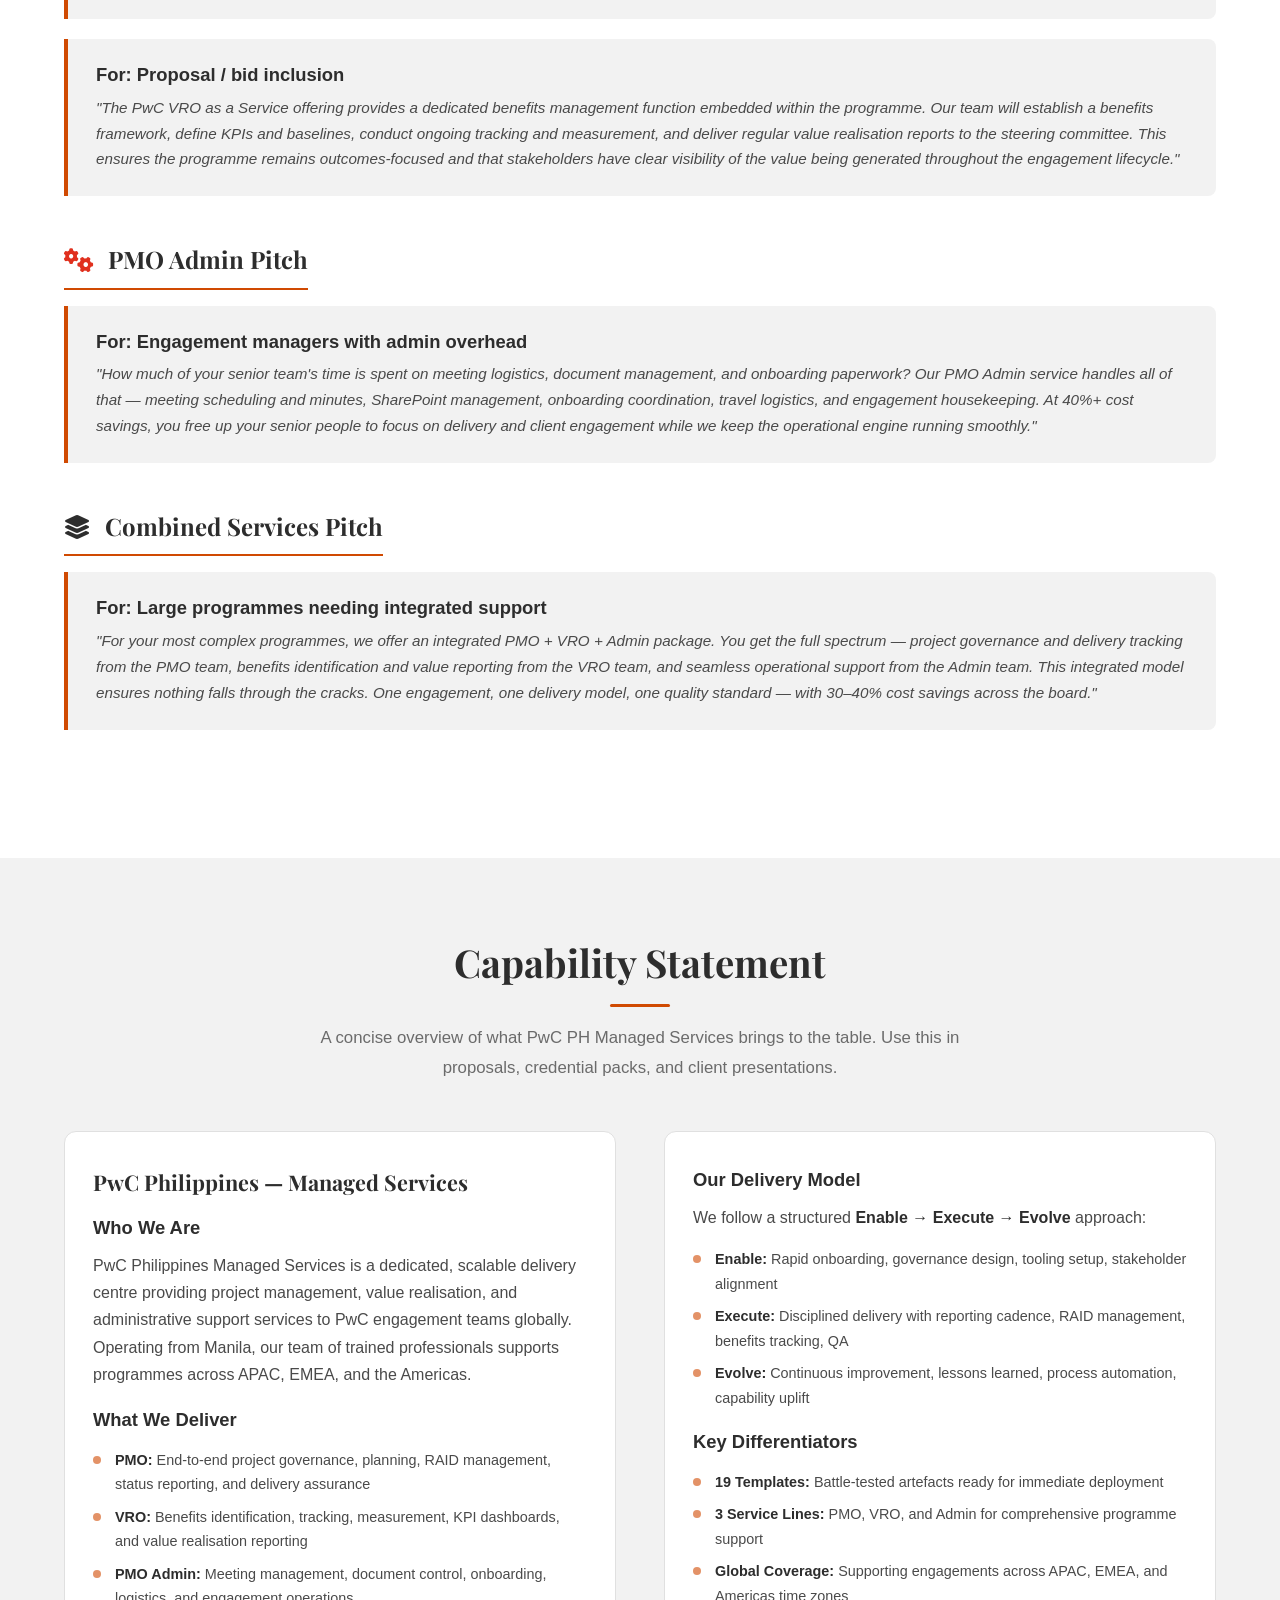
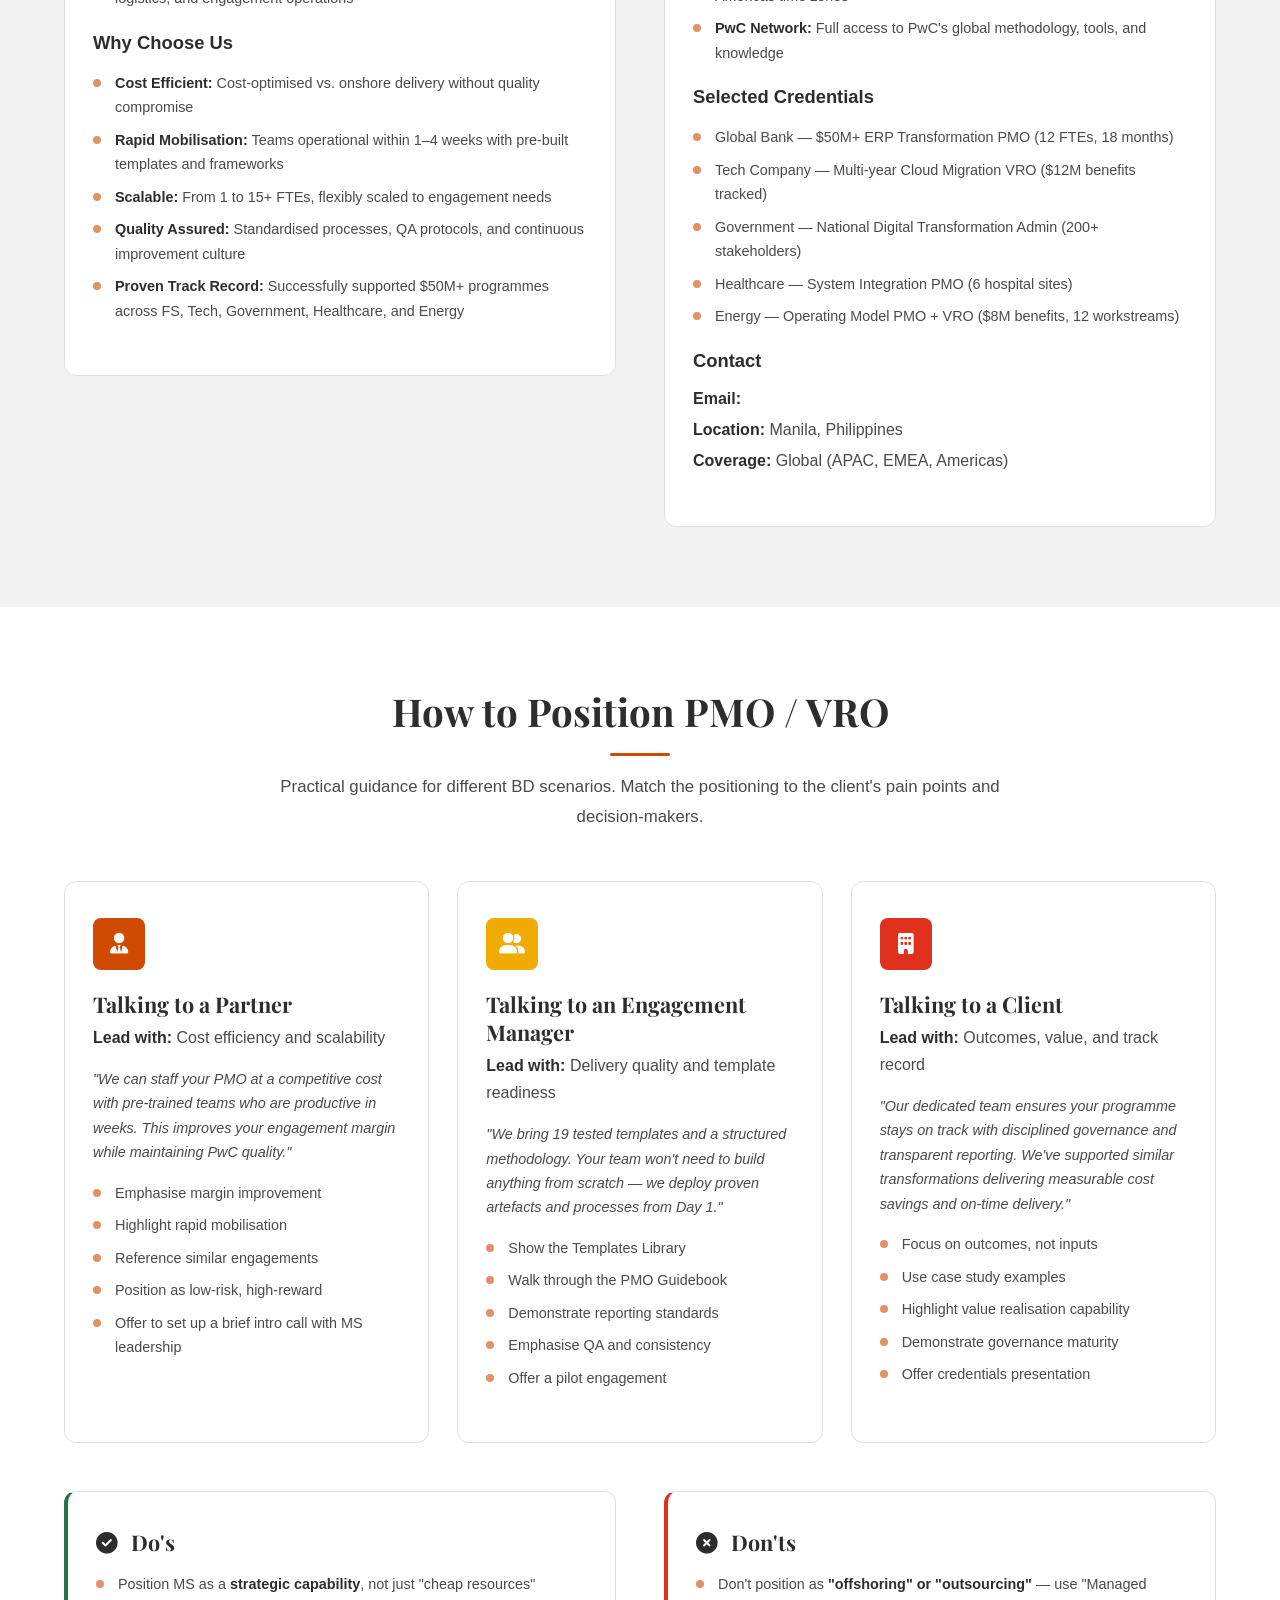
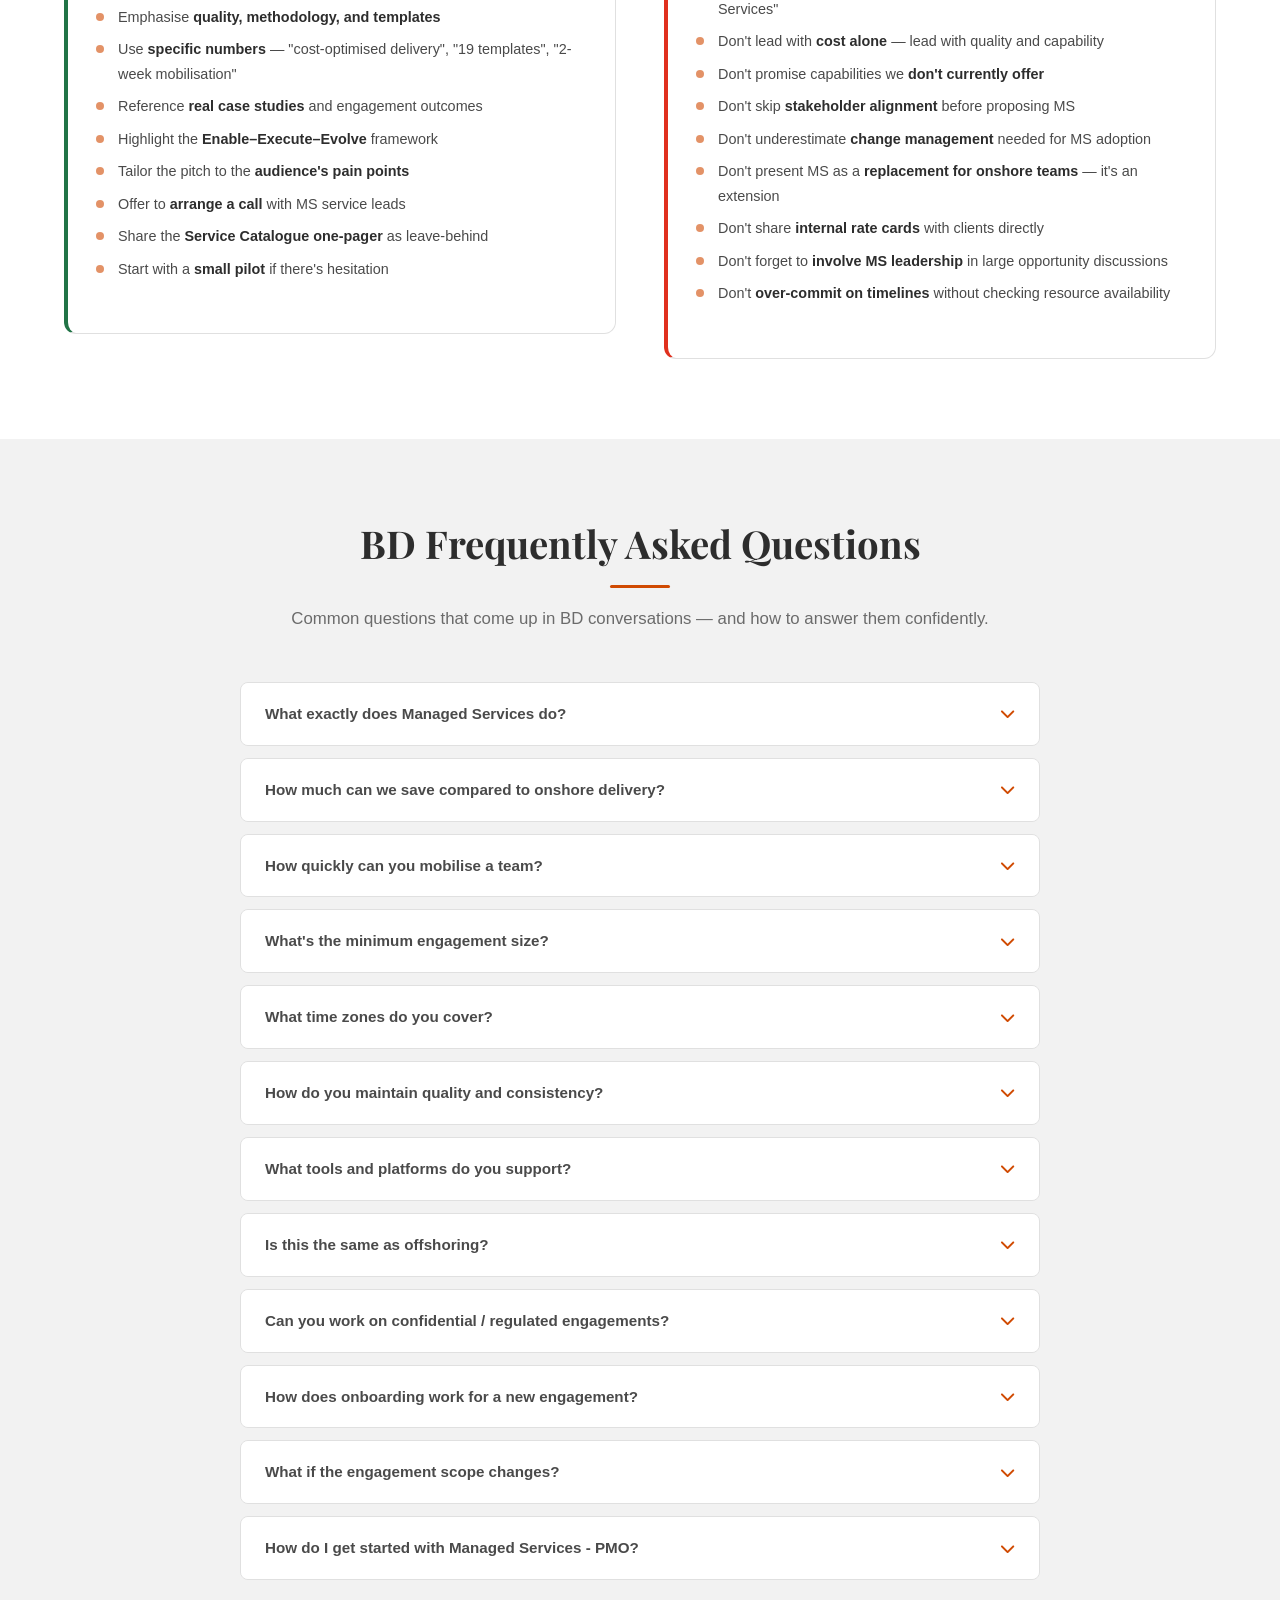
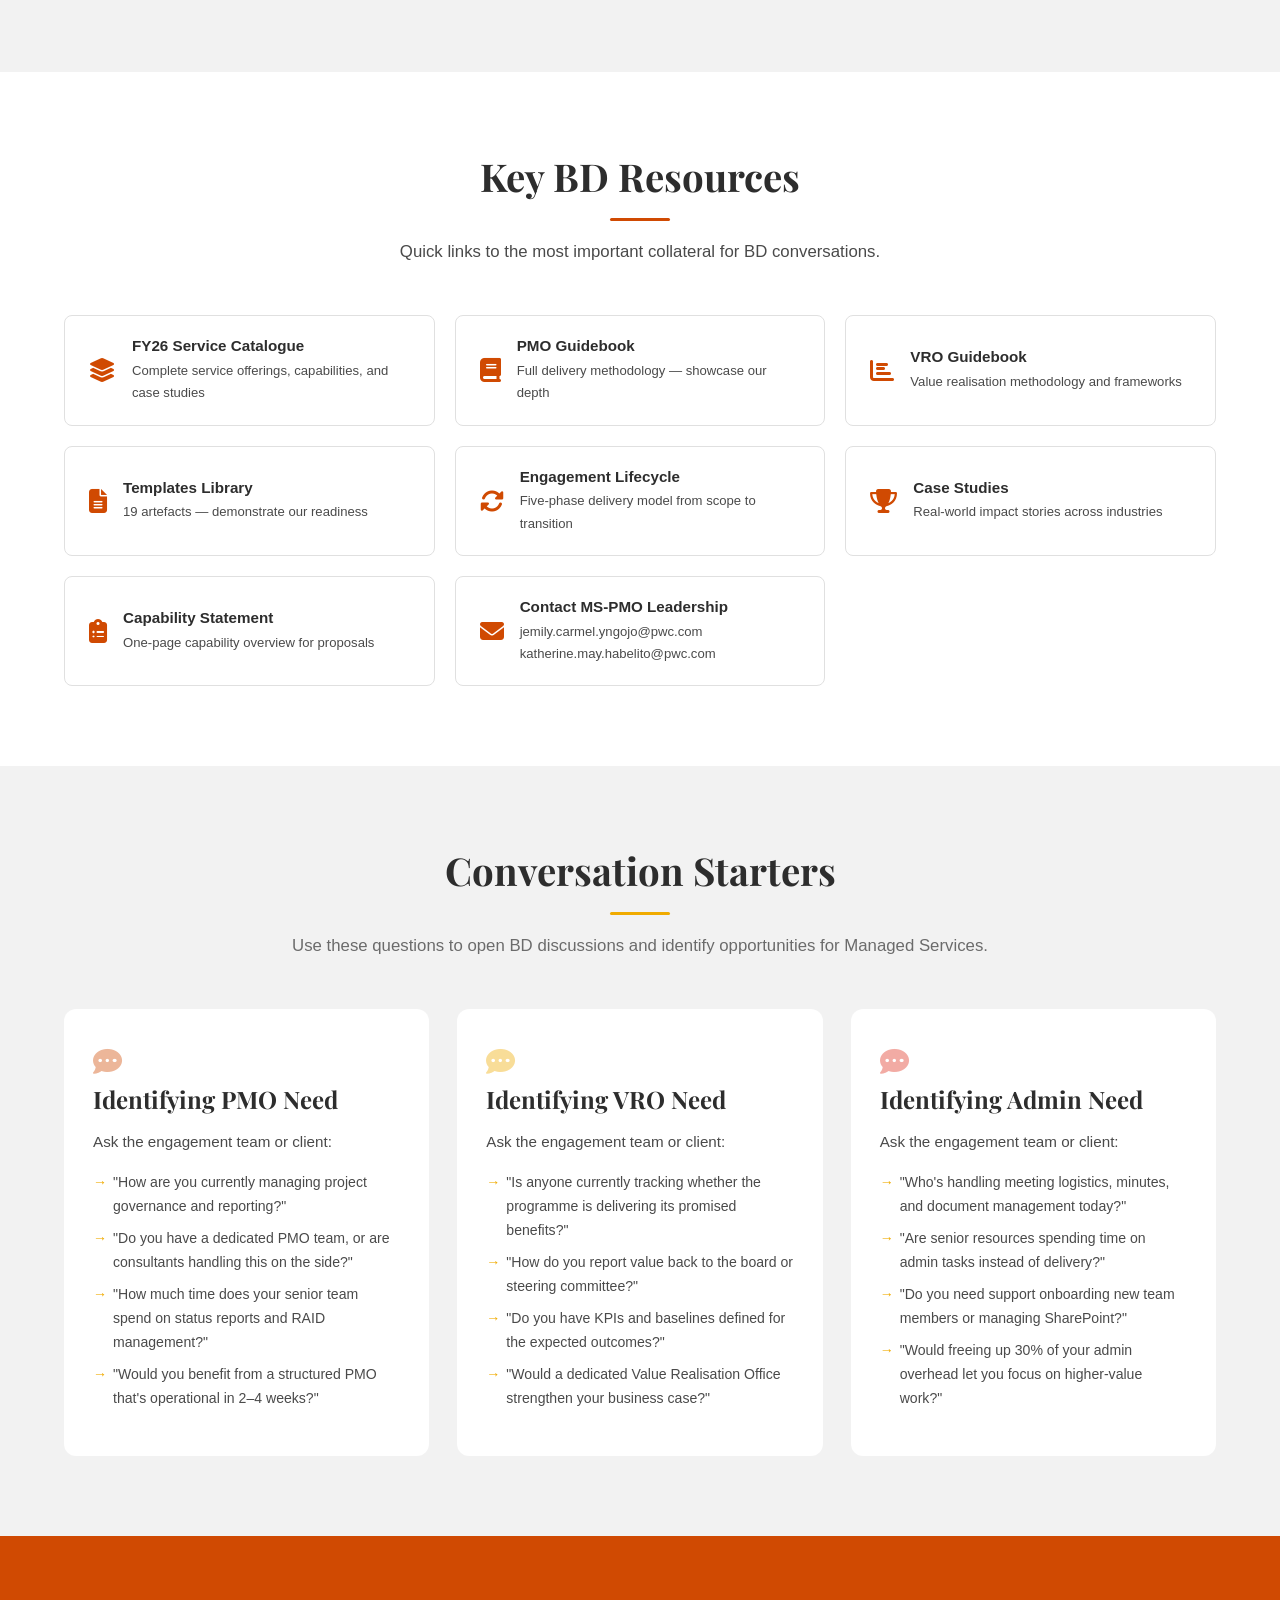
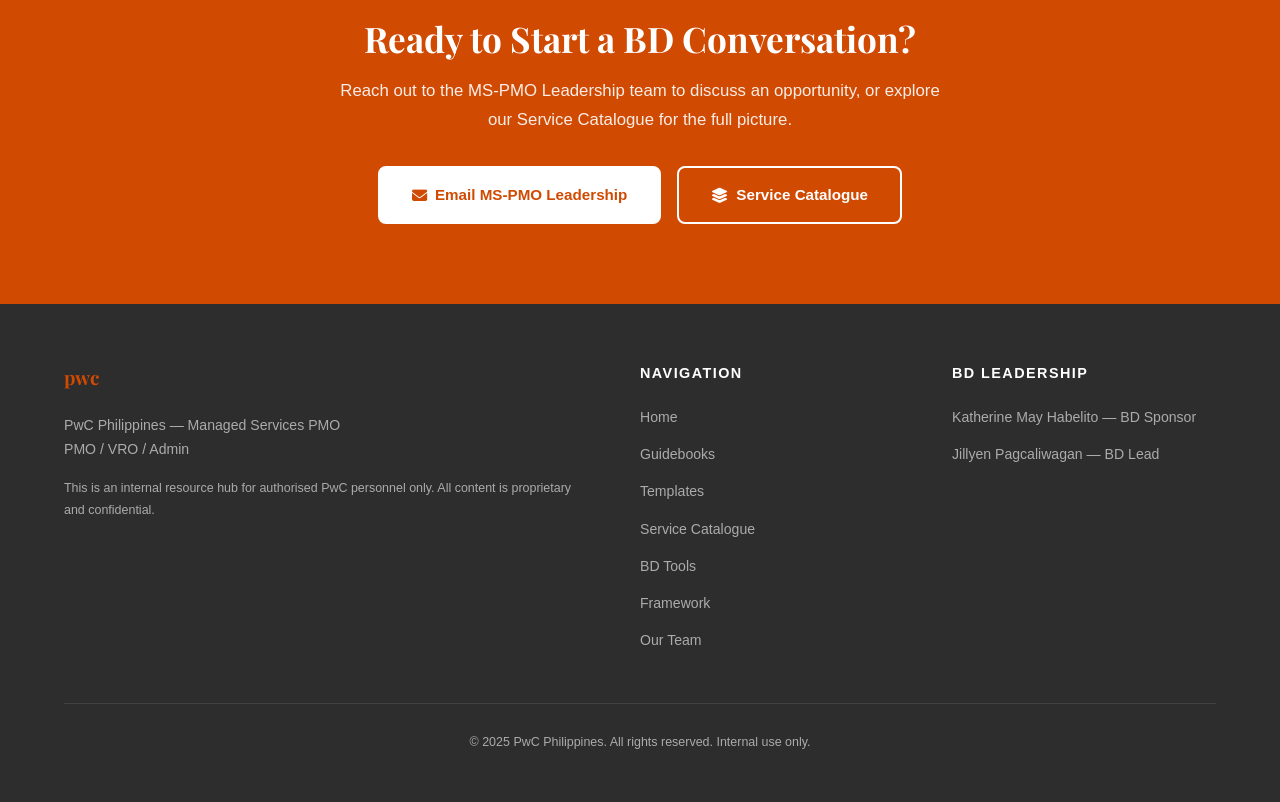
==== commit ec721659: "Update bd-tools.html" ====
--- a/bd-tools.html
+++ b/bd-tools.html
@@ -238,7 +238,7 @@
                 <ul class="service-features">
                     <li>Position MS as a <strong>strategic capability</strong>, not just "cheap resources"</li>
                     <li>Emphasise <strong>quality, methodology, and templates</strong></li>
-                    <li>Use <strong>specific numbers</strong> — "30–40% savings", "19 templates", "2-week mobilisation"</li>
+                    <li>Use <strong>specific numbers</strong> — "cost-optimised delivery", "19 templates", "2-week mobilisation"</li>
                     <li>Reference <strong>real case studies</strong> and engagement outcomes</li>
                     <li>Highlight the <strong>Enable–Execute–Evolve</strong> framework</li>
                     <li>Tailor the pitch to the <strong>audience's pain points</strong></li>
